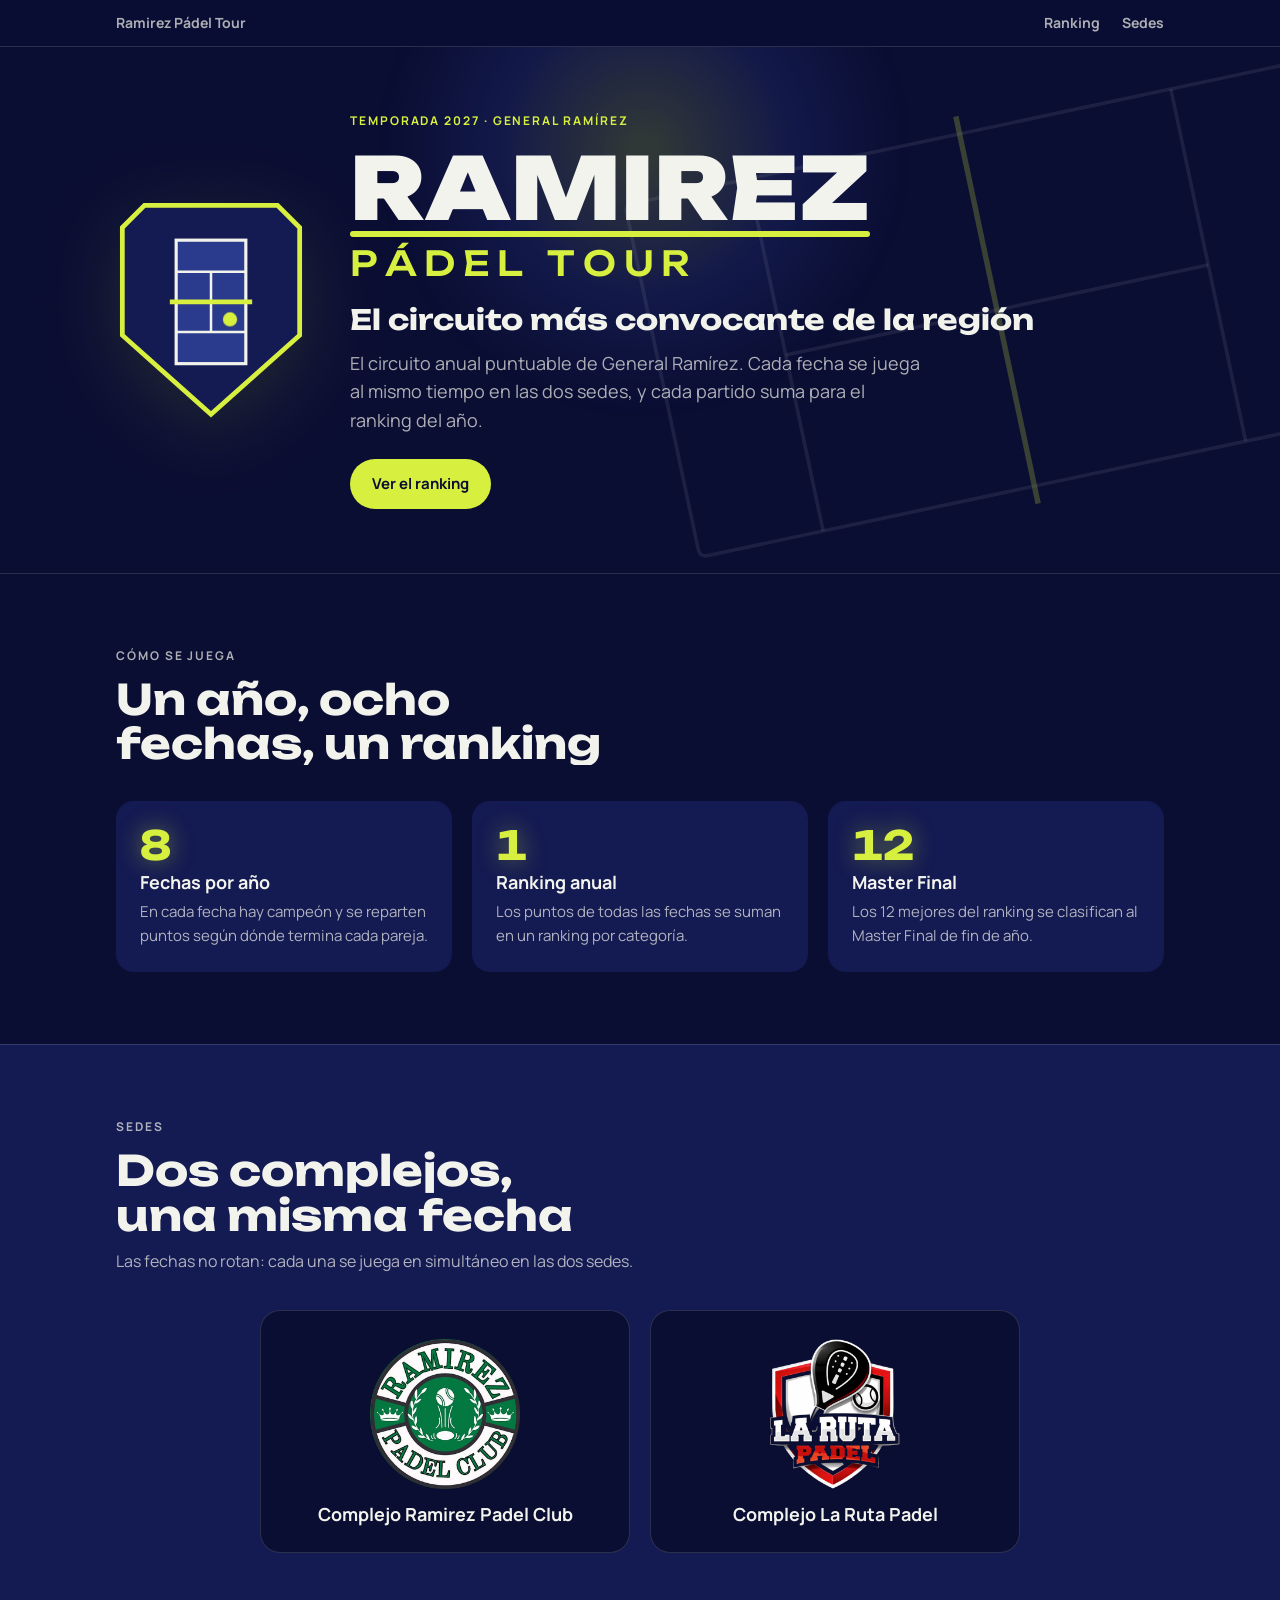
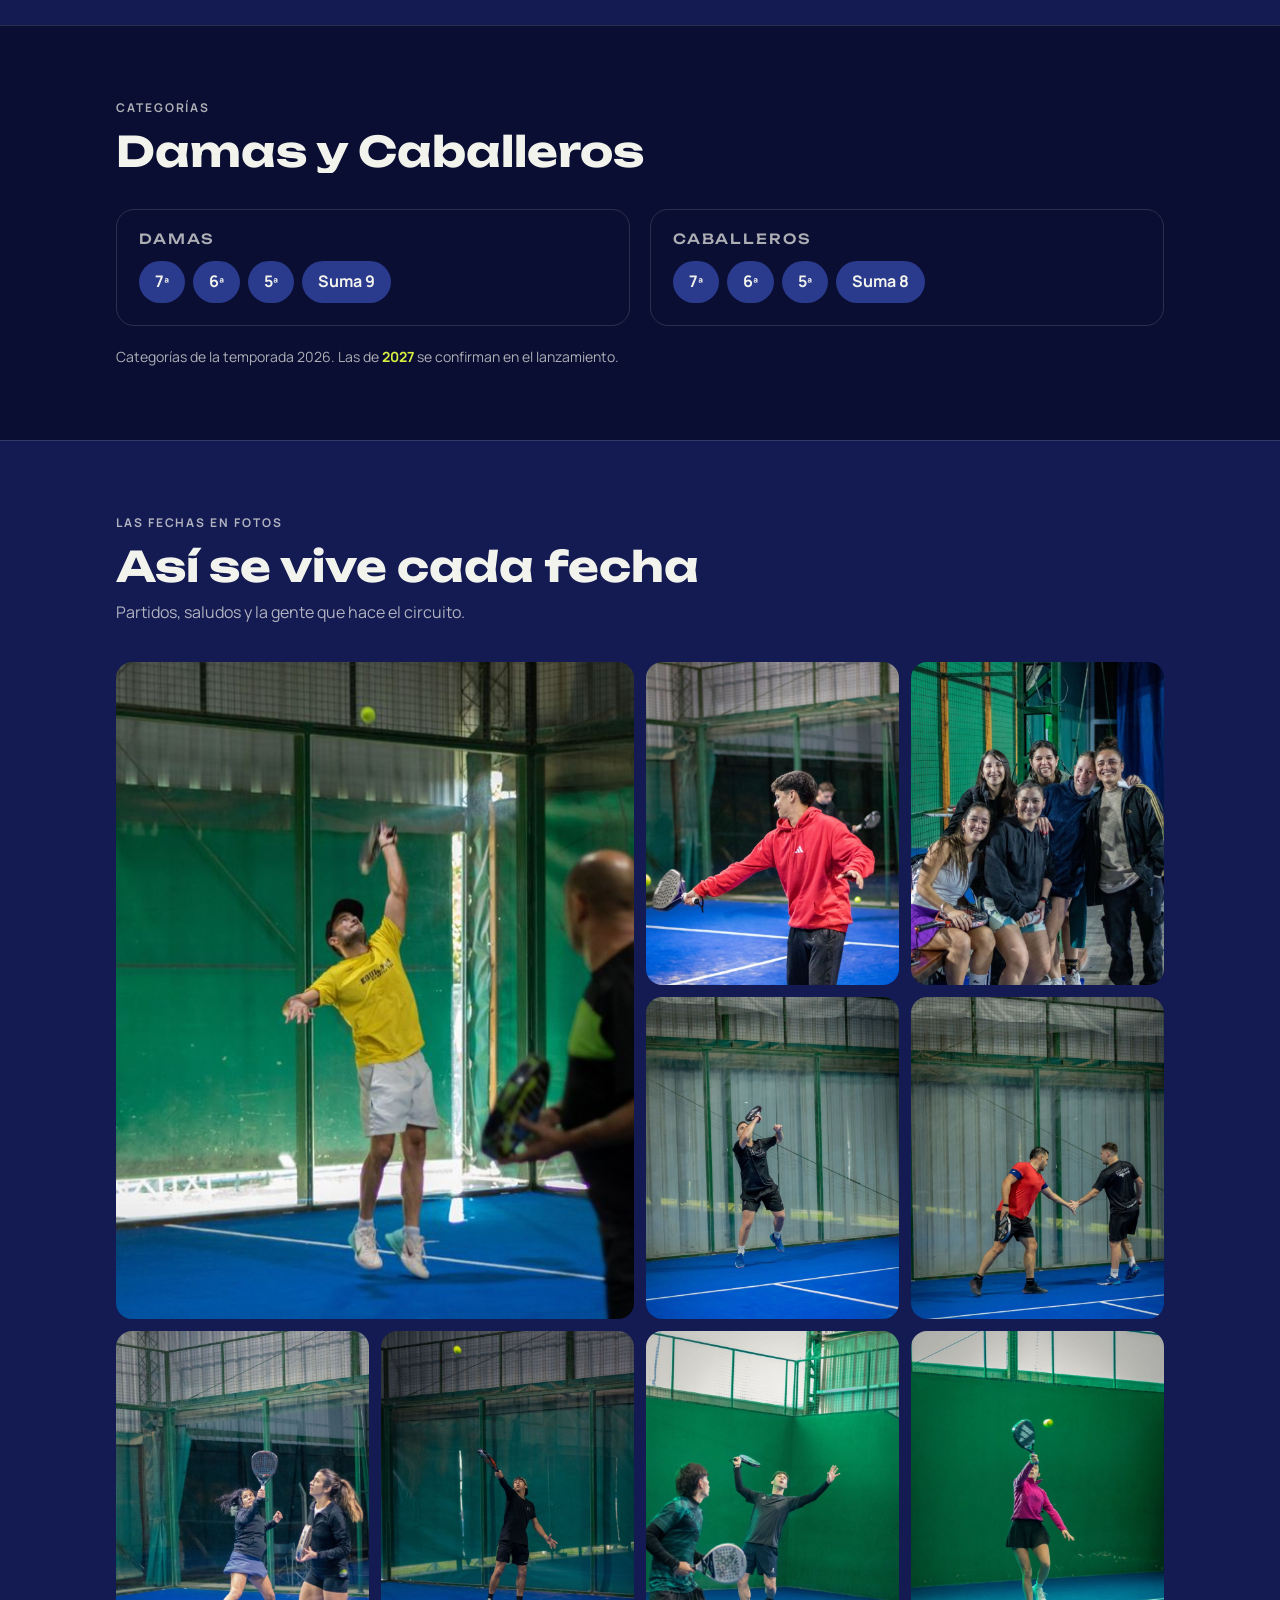
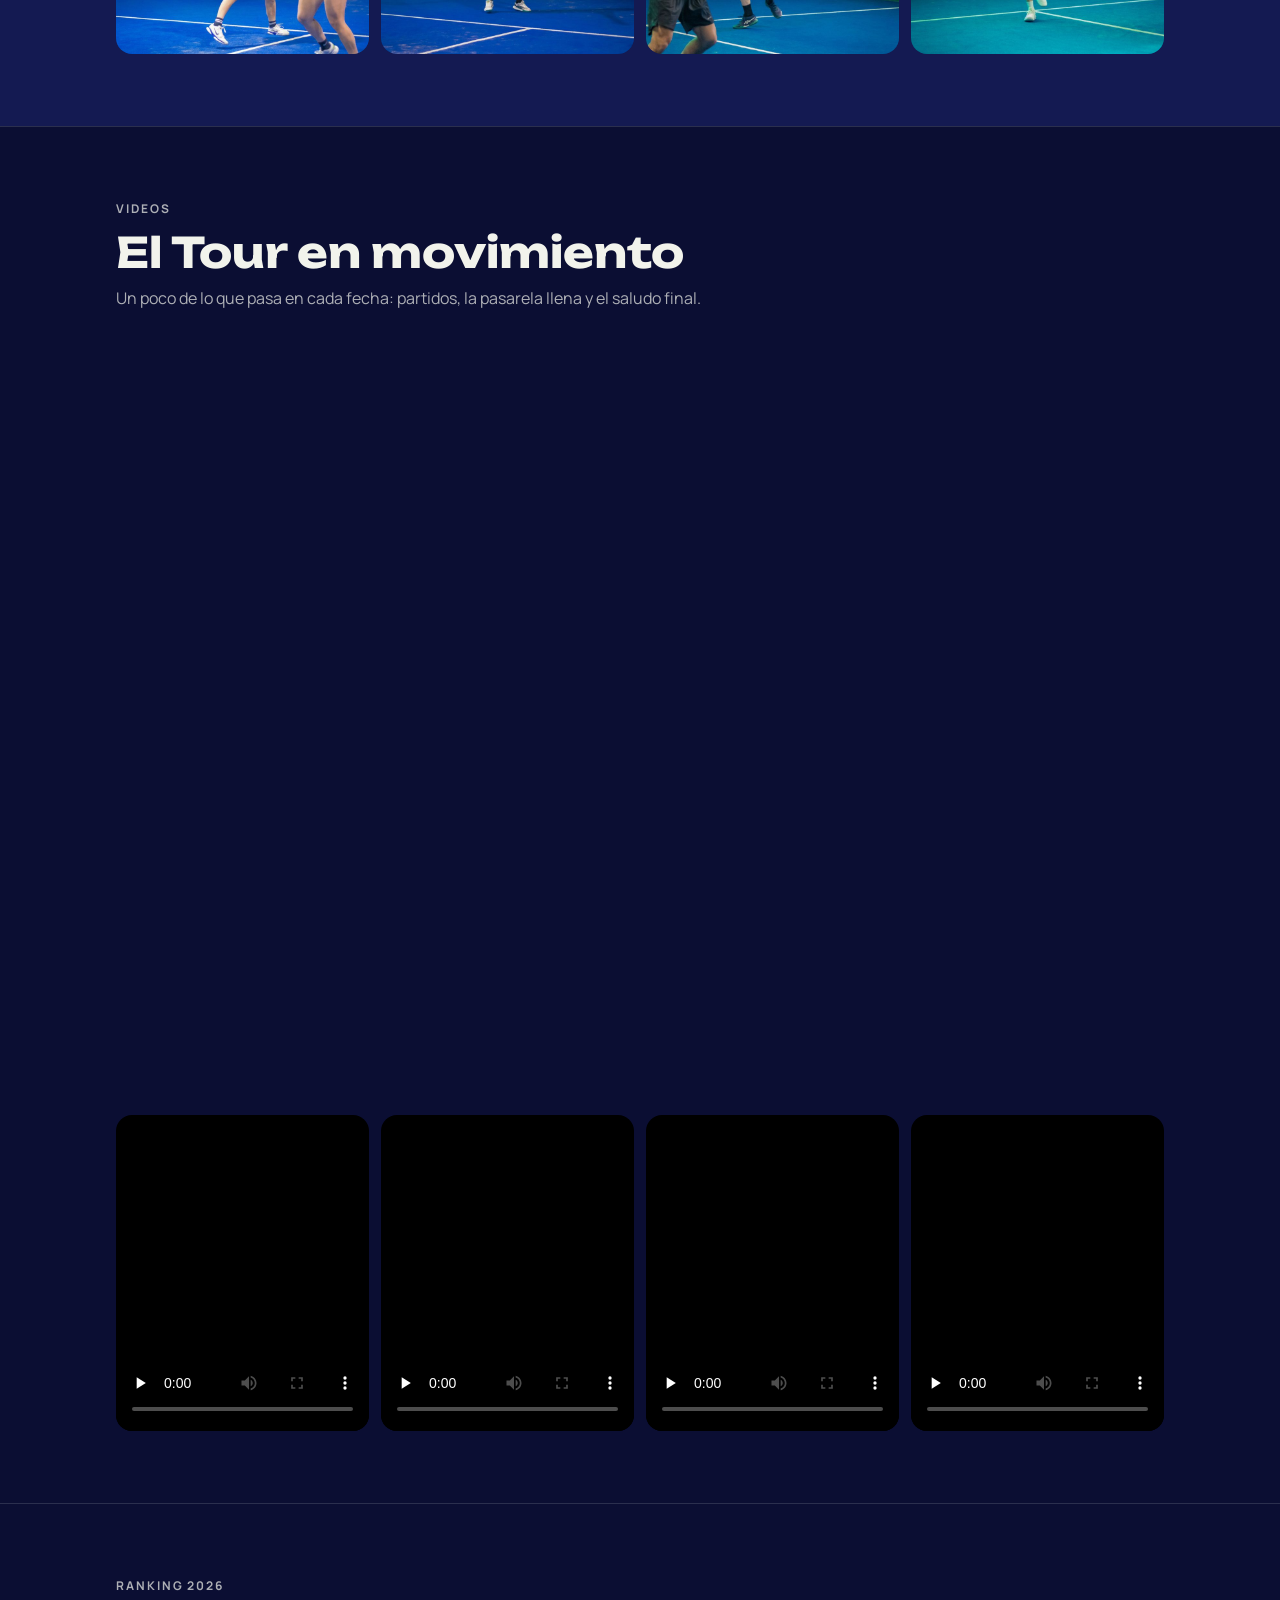
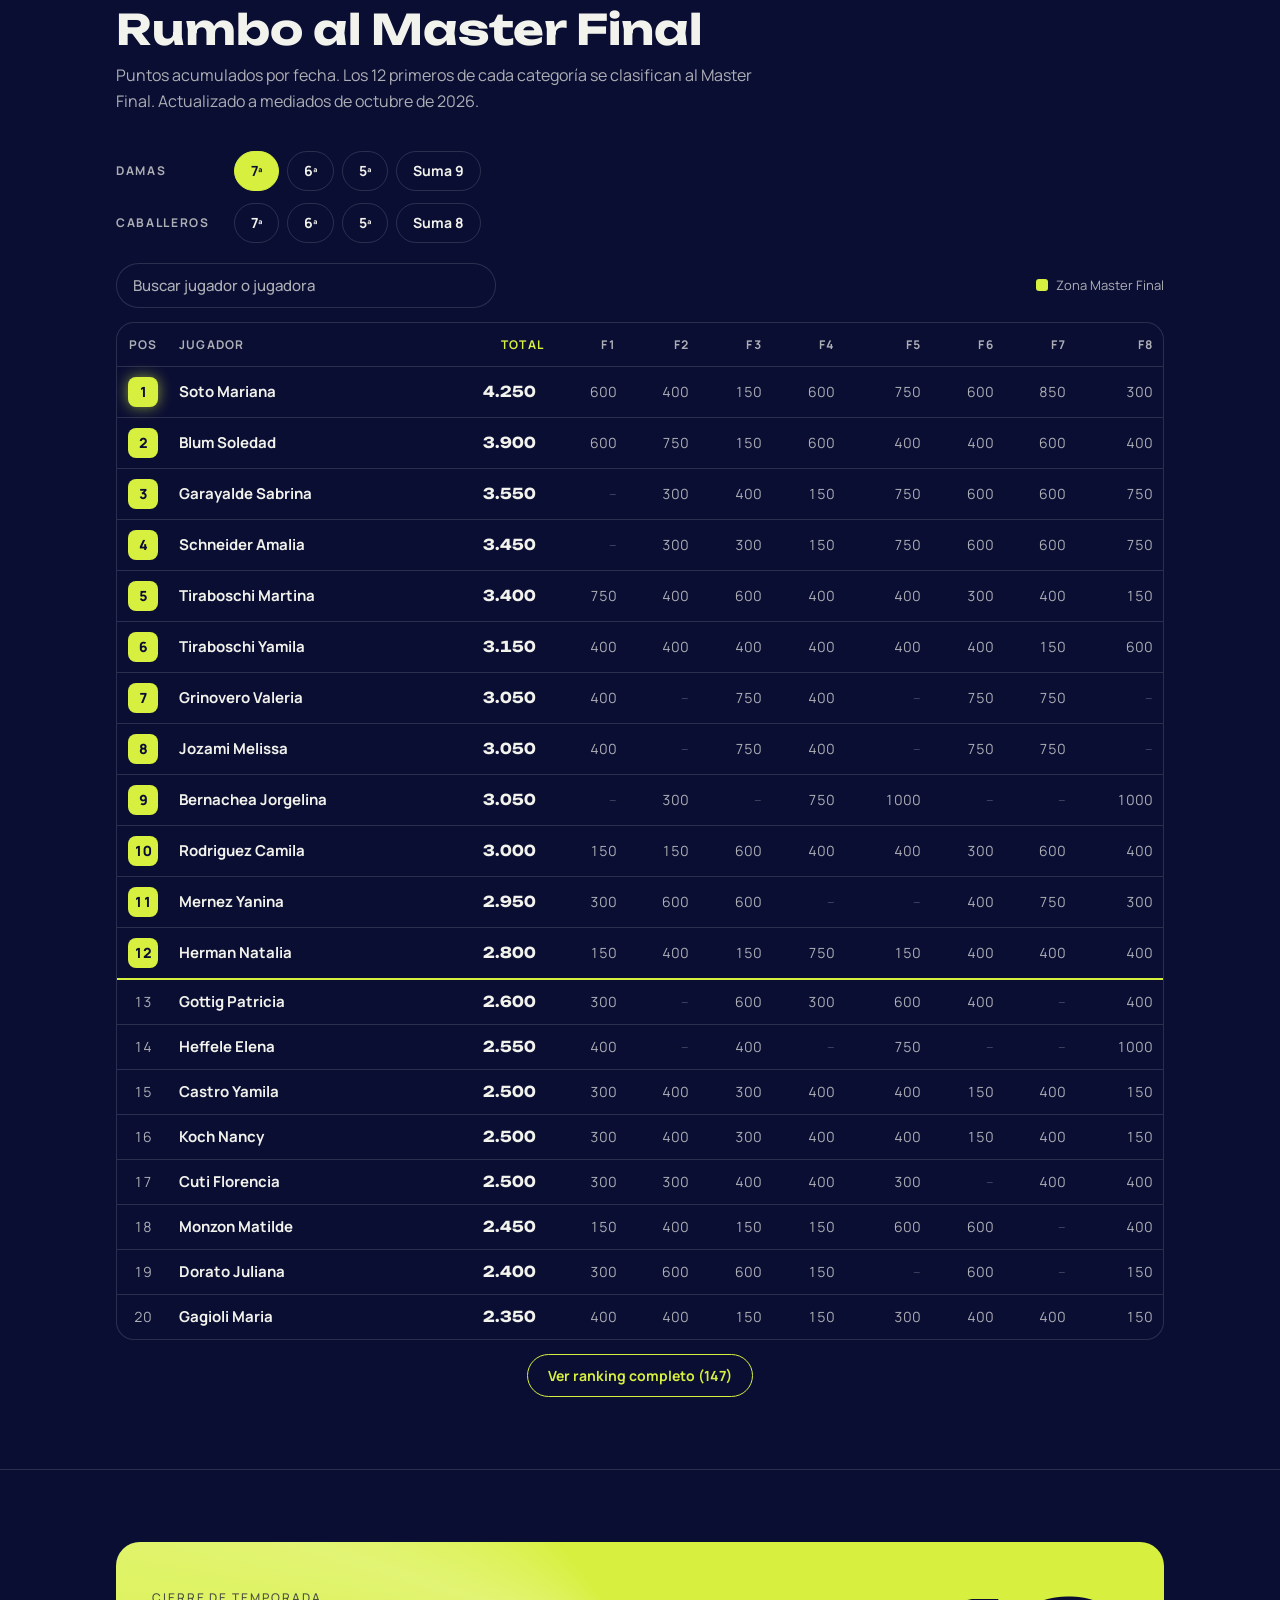
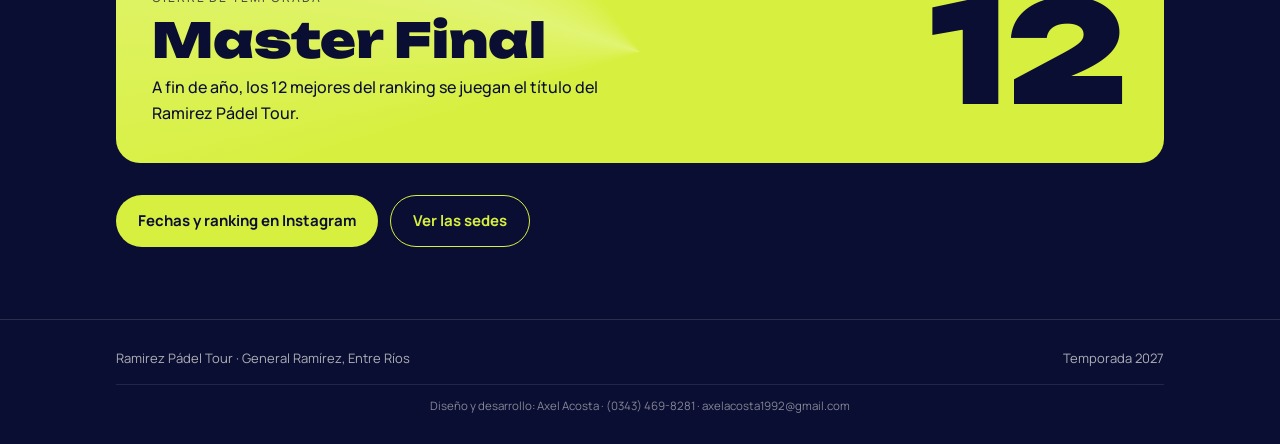
==== sitio-tour/index.html @ d5a3259f "Página del Tour aparte (sitio-tour) y Complejo sin Tour ni Racing - sitio-tour/: página del Ramirez " ====
<!doctype html>
<html lang="es">
<head>
<meta charset="utf-8">
<meta name="viewport" content="width=device-width, initial-scale=1, viewport-fit=cover">
<meta name="claude:viewport-fit-sides" content="cover">
<title>Ramirez Pádel Tour</title>
<meta name="description" content="El circuito anual de pádel de General Ramírez: ocho fechas en dos sedes, ranking por categoría y Master Final. Mirá el ranking y las fechas.">
<meta property="og:type" content="website">
<meta property="og:site_name" content="Ramirez Pádel Tour">
<meta property="og:locale" content="es_AR">
<meta property="og:url" content="https://ramirezpadeltour.pages.dev/">
<meta property="og:title" content="Ramirez Pádel Tour · Temporada 2027">
<meta property="og:description" content="El circuito anual de pádel de General Ramírez: ocho fechas en dos sedes, ranking por categoría y Master Final. Mirá el ranking y las fechas.">
<meta property="og:image" content="https://ramirezpadeltour.pages.dev/img/og-tour.jpg">
<meta property="og:image:secure_url" content="https://ramirezpadeltour.pages.dev/img/og-tour.jpg">
<meta property="og:image:type" content="image/jpeg">
<meta property="og:image:width" content="1200">
<meta property="og:image:height" content="630">
<meta property="og:image:alt" content="Escudo del Ramirez Pádel Tour con una cancha vista desde arriba">
<meta name="twitter:card" content="summary_large_image">
<link rel="canonical" href="https://ramirezpadeltour.pages.dev/">
<link rel="icon" href="/img/favicon-tour.ico?v=1" sizes="any">
<link rel="icon" type="image/png" sizes="32x32" href="/img/favicon-tour-32.png?v=1">
<link rel="icon" type="image/png" sizes="192x192" href="/img/favicon-tour-192.png?v=1">
<link rel="apple-touch-icon" href="/img/apple-touch-icon-tour.png?v=1">
<link rel="preconnect" href="https://fonts.googleapis.com">
<link rel="stylesheet" href="https://fonts.googleapis.com/css2?family=Unbounded:wght@500;700;900&family=Manrope:wght@400;500;700&display=swap">
<link rel="stylesheet" href="tour-anim.css">
<style>
/* Layout: identidad 2027 del Tour; azul noche, cancha vista desde arriba, lima como acento */
:root{
  --noche:#0B0E33; --escudo:#141A52; --cancha:#2A3A8C; --lima:#D7F03F; --hueso:#F2F3EC;
  --hueso-2:rgba(242,243,236,.7); --linea:rgba(242,243,236,.14);
  --display:"Unbounded","Arial Black",system-ui,sans-serif;
  --texto:"Manrope",system-ui,-apple-system,"Segoe UI",sans-serif;
  color-scheme:dark;
}
*{box-sizing:border-box}
html{scroll-behavior:smooth;padding-top:env(safe-area-inset-top,0px);padding-bottom:env(safe-area-inset-bottom,0px)}
body{margin:0;background:var(--noche);color:var(--hueso);font-family:var(--texto);font-size:16px;line-height:1.6}
body::before{content:"";position:fixed;inset:0 0 auto;height:env(safe-area-inset-top,0px);z-index:10;background:var(--noche)}
img{max-width:100%}
.in{max-width:1080px;margin:0 auto;padding-left:max(16px,env(safe-area-inset-left,0px));padding-right:max(16px,env(safe-area-inset-right,0px))}
h1,h2,h3{font-family:var(--display);line-height:1.05;margin:0;text-wrap:balance}
p{margin:0}
a{color:inherit}
:focus-visible{outline:2px solid var(--lima);outline-offset:3px}
.eyebrow{font-size:12px;font-weight:700;letter-spacing:.16em;text-transform:uppercase;color:var(--lima)}

nav{position:sticky;top:env(safe-area-inset-top,0px);z-index:5;background:rgba(11,14,51,.94);border-bottom:1px solid var(--linea)}
nav .in{display:flex;align-items:center;justify-content:space-between;gap:16px;padding-block:12px}
.volver{display:flex;align-items:center;gap:10px;text-decoration:none;font-size:14px;font-weight:700;color:var(--hueso-2)}
.volver img{width:32px;height:32px}
.volver:hover{color:var(--hueso)}
.marca{font-family:var(--display);font-weight:700;font-size:13px;letter-spacing:.06em}
.marca span{color:var(--lima)}

.hero .in{display:grid;grid-template-columns:auto 1fr;gap:44px;align-items:center;padding-block:64px}
.hero svg{width:190px;height:auto}
.hero h1{font-size:clamp(42px,8vw,86px);font-weight:900;margin-top:12px}
.hero h1 small{display:block;font-size:.4em;font-weight:500;letter-spacing:.22em;color:var(--lima);margin-top:12px}
.hero .lema{margin-top:22px;font-family:var(--display);font-weight:700;font-size:clamp(20px,2.6vw,28px);line-height:1.2;color:var(--hueso)}
.hero .lema + .lead{margin-top:12px}
.hero p.lead{margin-top:20px;max-width:52ch;color:var(--hueso-2);font-size:18px}
.pelota{animation:pique 2.6s ease-in-out infinite;transform-box:fill-box}
@keyframes pique{0%,100%{transform:translateY(0)}50%{transform:translateY(-14px)}}
@media (prefers-reduced-motion:reduce){.pelota{animation:none}}
@media (max-width:680px){.hero .in{grid-template-columns:1fr;padding-block:40px}.hero svg{width:120px}}

section{padding-block:72px;border-top:1px solid var(--linea)}
section.alt{background:var(--escudo)}
.cab{display:grid;gap:12px;margin-bottom:36px;max-width:640px}
.cab h2{font-size:clamp(26px,4.4vw,42px);font-weight:700}
.cab p{color:var(--hueso-2)}

.formato{display:grid;grid-template-columns:repeat(3,1fr);gap:20px}
.f{padding:24px;border-radius:18px;background:var(--escudo);display:grid;gap:8px;align-content:start;min-width:0}
.f b{font-family:var(--display);font-size:40px;color:var(--lima);line-height:1;font-variant-numeric:tabular-nums}
.f h3{font-family:var(--texto);font-size:18px}
.f p{color:var(--hueso-2);font-size:15px}
@media (max-width:760px){.formato{grid-template-columns:1fr}}

.sedes{display:grid;grid-template-columns:repeat(2,1fr);gap:20px;max-width:760px;margin-inline:auto}
.sede{background:var(--noche);border:1px solid var(--linea);border-radius:20px;padding:28px 22px;display:grid;justify-items:center;gap:16px;text-align:center;min-width:0}
.sede .logo{width:150px;height:150px;display:flex;align-items:center;justify-content:center;margin-inline:auto}
.sede .logo img{width:100%;height:100%;object-fit:contain;object-position:center}
.sede > div:last-child{width:100%}
.sede h3{font-family:var(--texto);font-size:18px;font-weight:700;text-align:center}
@media (max-width:760px){.sedes{grid-template-columns:1fr}.sede .logo{width:130px;height:130px}}
.nota{margin-top:20px;font-size:14px;color:var(--hueso-2)}
.nota b{color:var(--lima)}

.cats{display:grid;grid-template-columns:1fr 1fr;gap:20px}
.cat{border:1px solid var(--linea);border-radius:18px;padding:22px}
.cat h3{font-size:14px;letter-spacing:.14em;color:var(--hueso-2);font-weight:500;margin-bottom:14px}
.chips{display:flex;flex-wrap:wrap;gap:8px}
.chip{padding:8px 16px;border-radius:999px;background:var(--cancha);font-weight:700}
@media (max-width:520px){.cats{grid-template-columns:1fr}}

.master{display:grid;grid-template-columns:1fr auto;gap:32px;align-items:center;padding:36px;border-radius:24px;background:var(--lima);color:var(--noche)}
.master .eyebrow{color:var(--noche);opacity:.7}
.master h2{font-size:clamp(28px,5vw,48px);font-weight:900;margin-top:8px}
.master p{margin-top:10px;max-width:48ch;font-weight:500}
.master .num{font-family:var(--display);font-weight:900;font-size:clamp(70px,14vw,140px);line-height:.9}
@media (max-width:620px){.master{grid-template-columns:1fr;padding:26px}}

.btn{display:inline-flex;align-items:center;padding:13px 22px;border-radius:999px;font-weight:700;text-decoration:none;font-size:15px;background:var(--lima);color:var(--noche)}
.btn.borde{background:none;border:1.5px solid var(--lima);color:var(--lima)}
.botones{display:flex;flex-wrap:wrap;gap:12px;margin-top:32px}

.fotos-tour{display:grid;grid-template-columns:repeat(4,1fr);gap:12px}
.fotos-tour img{width:100%;aspect-ratio:3/4;object-fit:cover;border-radius:16px;display:block}
.fotos-tour img:nth-child(1){grid-column:span 2;grid-row:span 2;aspect-ratio:auto;height:100%}
@media (max-width:760px){.fotos-tour{grid-template-columns:1fr 1fr;gap:8px}}

/* Ranking */
.rk-grupos{display:grid;gap:12px;margin-bottom:20px}
.rk-fila{display:flex;flex-wrap:wrap;align-items:center;gap:8px}
.rk-fila > span{font-size:12px;font-weight:700;letter-spacing:.14em;color:var(--hueso-2);width:110px}
.rk-fila button{font:700 14px var(--texto);padding:9px 16px;border-radius:999px;border:1.5px solid var(--linea);background:none;color:var(--hueso);cursor:pointer;min-height:40px}
.rk-fila button[aria-pressed="true"]{background:var(--lima);border-color:var(--lima);color:var(--noche)}
.rk-barra{display:flex;flex-wrap:wrap;justify-content:space-between;align-items:center;gap:12px;margin-bottom:14px}
.rk-barra label{display:flex;align-items:center;gap:10px;flex:1 1 260px;max-width:380px}
.rk-barra input{flex:1;min-width:0;font:500 15px var(--texto);padding:11px 16px;border-radius:999px;border:1.5px solid var(--linea);background:var(--noche);color:var(--hueso)}
.rk-barra input::placeholder{color:var(--hueso-2)}
.rk-leyenda{font-size:13px;color:var(--hueso-2);display:flex;align-items:center;gap:8px}
.rk-leyenda i{width:12px;height:12px;border-radius:3px;background:var(--lima);display:inline-block}
.rk-caja{overflow-x:auto;border:1px solid var(--linea);border-radius:18px;background:var(--noche)}
.rk-tabla{width:100%;border-collapse:collapse;font-variant-numeric:tabular-nums;min-width:720px}
.rk-tabla th{font-size:12px;letter-spacing:.1em;color:var(--hueso-2);font-weight:700;text-align:right;padding:12px 10px;border-bottom:1px solid var(--linea);white-space:nowrap}
.rk-tabla td{padding:10px;text-align:right;border-bottom:1px solid var(--linea);font-size:14px;color:var(--hueso-2);white-space:nowrap}
.rk-tabla th:nth-child(1),.rk-tabla td:nth-child(1){text-align:center;width:52px}
.rk-tabla th:nth-child(2),.rk-tabla td:nth-child(2){text-align:left}
.rk-tabla td:nth-child(2){color:var(--hueso);font-weight:700;font-size:15px}
.rk-tabla th:nth-child(3){color:var(--lima)}
.rk-tabla td.tot{padding-right:18px;font-family:var(--display);font-weight:700;color:var(--hueso);font-size:15px}
.rk-tabla td.cero{opacity:.35}
.rk-tabla tr.mz td:nth-child(1){color:var(--noche);font-weight:900}
.rk-tabla tr.mz td:nth-child(1) span{display:inline-grid;place-items:center;width:30px;height:30px;border-radius:8px;background:var(--lima)}
.rk-tabla tr.corte td{border-bottom:2px solid var(--lima)}
.rk-tabla tr:last-child td{border-bottom:0}
.rk-tabla .catj{font-size:12px;color:var(--lima);margin-left:8px;font-weight:700}
.rk-mas{margin-top:14px;display:flex;justify-content:center}
.rk-mas button{font:700 14px var(--texto);padding:11px 20px;border-radius:999px;border:1.5px solid var(--lima);background:none;color:var(--lima);cursor:pointer}
.rk-vacio{padding:28px;text-align:center;color:var(--hueso-2)}
@media (max-width:620px){.rk-fila > span{width:100%}}

/* Videos */
.videos{display:grid;grid-template-columns:minmax(0,1.15fr) minmax(0,1fr);gap:16px;align-items:stretch}
.video-main{width:100%;aspect-ratio:4/5;border-radius:20px;background:#000;display:block;object-fit:cover}
.loops{display:grid;grid-template-columns:1fr 1fr;gap:12px}
.loops video{width:100%;height:100%;aspect-ratio:4/5;object-fit:cover;border-radius:16px;display:block;background:var(--escudo)}
@media (max-width:760px){.videos{grid-template-columns:1fr}.loops{gap:8px}}
.puntos{display:grid;grid-template-columns:repeat(4,minmax(0,1fr));gap:12px;margin-top:16px}
.puntos video{width:100%;aspect-ratio:4/5;object-fit:cover;border-radius:16px;display:block;background:#000}
.puntos-tit{margin-top:40px;font-family:var(--display);font-size:20px;font-weight:700}
@media (max-width:760px){.puntos{grid-template-columns:1fr 1fr;gap:8px}}
footer{border-top:1px solid var(--linea)}
footer .in{padding-block:28px;display:flex;flex-wrap:wrap;justify-content:space-between;gap:12px;font-size:13px;color:var(--hueso-2)}
footer .firma{flex-basis:100%;border-top:1px solid var(--linea);padding-top:12px;margin:4px 0 0;text-align:center;font-size:11.5px;opacity:.75}footer .firma a{color:inherit;text-decoration:none}footer .firma a:hover{color:var(--lima)}
</style>
</head>
<body id="top">
<nav>
  <div class="in">
    <a class="volver" href="#top">Ramirez Pádel Tour</a>
    <span style="display:flex;gap:22px"><a class="volver" href="#ranking">Ranking</a><a class="volver" href="#sedes">Sedes</a></span>
  </div>
</nav>

<header class="hero">
  <div class="in">
    <svg viewBox="0 0 120 140" role="img" aria-label="Escudo del Ramirez Pádel Tour">
      <path d="M18 4 H102 L116 18 V86 L60 136 L4 86 V18 Z" fill="#141A52" stroke="#D7F03F" stroke-width="3"/>
      <rect x="38" y="26" width="44" height="78" fill="#2A3A8C" stroke="#F2F3EC" stroke-width="2"/>
      <line x1="38" y1="46" x2="82" y2="46" stroke="#F2F3EC" stroke-width="1.6"/>
      <line x1="38" y1="84" x2="82" y2="84" stroke="#F2F3EC" stroke-width="1.6"/>
      <line x1="60" y1="46" x2="60" y2="84" stroke="#F2F3EC" stroke-width="1.6"/>
      <line x1="34" y1="65" x2="86" y2="65" stroke="#D7F03F" stroke-width="3"/>
      <circle class="pelota" cx="72" cy="76" r="4.5" fill="#D7F03F"/>
    </svg>
    <div>
      <p class="eyebrow">Temporada 2027 · General Ramírez</p>
      <h1>RAMIREZ<small>PÁDEL TOUR</small></h1>
      <p class="lema">El circuito más convocante de la región</p>
      <p class="lead">El circuito anual puntuable de General Ramírez. Cada fecha se juega al mismo tiempo en las dos sedes, y cada partido suma para el ranking del año.</p>
      <div class="botones" style="margin-top:24px"><a class="btn" href="#ranking">Ver el ranking</a></div>
    </div>
  </div>
</header>

<section>
  <div class="in">
    <div class="cab">
      <p class="eyebrow">Cómo se juega</p>
      <h2>Un año, ocho fechas, un ranking</h2>
    </div>
    <div class="formato">
      <div class="f"><b>8</b><h3>Fechas por año</h3><p>En cada fecha hay campeón y se reparten puntos según dónde termina cada pareja.</p></div>
      <div class="f"><b>1</b><h3>Ranking anual</h3><p>Los puntos de todas las fechas se suman en un ranking por categoría.</p></div>
      <div class="f"><b>12</b><h3>Master Final</h3><p>Los 12 mejores del ranking se clasifican al Master Final de fin de año.</p></div>
    </div>
  </div>
</section>

<section class="alt" id="sedes">
  <div class="in">
    <div class="cab">
      <p class="eyebrow">Sedes</p>
      <h2>Dos complejos, una misma fecha</h2>
      <p>Las fechas no rotan: cada una se juega en simultáneo en las dos sedes.</p>
    </div>
    <div class="sedes">
      <div class="sede"><a class="logo" href="https://www.instagram.com/complejo_ramirezpadelclub/" target="_blank" rel="noopener" aria-label="Instagram del Complejo Ramirez Padel Club"><img src="img/logo-complejo.png" alt="Logo Complejo Ramirez Padel Club" width="150" height="150"></a><div><h3>Complejo Ramirez Padel Club</h3></div></div>
      <div class="sede"><a class="logo" href="https://www.instagram.com/larutapadel_/" target="_blank" rel="noopener" aria-label="Instagram de Complejo La Ruta Padel"><img src="img/logo-laruta.png" alt="Logo La Ruta Padel" width="150" height="150"></a><div><h3>Complejo La Ruta Padel</h3></div></div>
    </div>
  </div>
</section>

<section>
  <div class="in">
    <div class="cab">
      <p class="eyebrow">Categorías</p>
      <h2>Damas y Caballeros</h2>
    </div>
    <div class="cats">
      <div class="cat"><h3>DAMAS</h3><div class="chips"><span class="chip">7ª</span><span class="chip">6ª</span><span class="chip">5ª</span><span class="chip">Suma 9</span></div></div>
      <div class="cat"><h3>CABALLEROS</h3><div class="chips"><span class="chip">7ª</span><span class="chip">6ª</span><span class="chip">5ª</span><span class="chip">Suma 8</span></div></div>
    </div>
    <p class="nota">Categorías de la temporada 2026. Las de <b>2027</b> se confirman en el lanzamiento.</p>
  </div>
</section>

<section class="alt">
  <div class="in">
    <div class="cab">
      <p class="eyebrow">Las fechas en fotos</p>
      <h2>Así se vive cada fecha</h2>
      <p>Partidos, saludos y la gente que hace el circuito.</p>
    </div>
    <div class="fotos-tour"><img src="fotos/juego/juego-saque-3.jpg" alt="Saque en una fecha del Tour" loading="lazy"><img src="fotos/juego/juego-defensa.jpg" alt="Jugador defendiendo" loading="lazy"><img src="fotos/juego/gente-grupo.jpg" alt="Jugadoras del Tour" loading="lazy"><img src="fotos/juego/juego-smash.jpg" alt="Smash" loading="lazy"><img src="fotos/juego/gente-saludo.jpg" alt="Saludo al final del partido" loading="lazy"><img src="fotos/juego/juego-red-damas.jpg" alt="Dos jugadoras en la red" loading="lazy"><img src="fotos/juego/juego-saque-2.jpg" alt="Saque con la pelota arriba" loading="lazy"><img src="fotos/juego/cancha-pared-verde.jpg" alt="Partido frente a la pared verde" loading="lazy"><img src="fotos/juego/juego-globo.jpg" alt="Jugadora pegando un globo" loading="lazy"></div>
  </div>
</section>

<section>
  <div class="in">
    <div class="cab">
      <p class="eyebrow">Videos</p>
      <h2>El Tour en movimiento</h2>
      <p>Un poco de lo que pasa en cada fecha: partidos, la pasarela llena y el saludo final.</p>
    </div>
    <div class="videos">
      <video class="video-main" src="videos/tour-en-movimiento.mp4" poster="videos/tour-poster.jpg" controls playsinline preload="metadata" muted aria-label="Resumen en video del Ramirez Pádel Tour"></video>
      <div class="loops">
        <video src="videos/loop-IMG_6004.mp4" autoplay muted loop playsinline preload="metadata" aria-label="Jugadores saludándose en la red"></video>
        <video src="videos/loop-IMG_6002.mp4" autoplay muted loop playsinline preload="metadata" aria-label="Jugadora devolviendo la pelota"></video>
        <video src="videos/loop-IMG_6561.mp4" autoplay muted loop playsinline preload="metadata" aria-label="Público en la pasarela mirando un partido"></video>
        <video src="videos/loop-IMG_0332.mp4" autoplay muted loop playsinline preload="metadata" aria-label="Partido en la cancha de blindex"></video>
      </div>
    </div>
    <h3 class="puntos-tit">Puntos de la fecha</h3>
    <div class="puntos">
      <video src="videos/punto-1356.mp4" poster="videos/punto-1356.jpg" controls playsinline preload="none" aria-label="Peloteo con la pasarela llena"></video>
      <video src="videos/punto-1365.mp4" poster="videos/punto-1365.jpg" controls playsinline preload="none" aria-label="Punto en la cancha con público"></video>
      <video src="videos/punto-1466.mp4" poster="videos/punto-1466.jpg" controls playsinline preload="none" aria-label="Derecha frente a la pared verde"></video>
      <video src="videos/punto-1466a.mp4" poster="videos/punto-1466a.jpg" controls playsinline preload="none" aria-label="Partido en la cancha de blindex"></video>
    </div>
  </div>
</section>

<section id="ranking">
  <div class="in">
    <div class="cab">
      <p class="eyebrow">Ranking 2026</p>
      <h2>Rumbo al Master Final</h2>
      <p>Puntos acumulados por fecha. Los 12 primeros de cada categoría se clasifican al Master Final. Actualizado a mediados de octubre de 2026.</p>
    </div>
    <div class="rk-grupos" role="group" aria-label="Categoría">
      <div class="rk-fila" id="rk-damas"><span>DAMAS</span></div>
      <div class="rk-fila" id="rk-caballeros"><span>CABALLEROS</span></div>
    </div>
    <div class="rk-barra">
      <label><span class="visually-hidden" style="position:absolute;width:1px;height:1px;overflow:hidden;clip:rect(0 0 0 0)">Buscar jugador</span><input id="rk-buscar" type="search" placeholder="Buscar jugador o jugadora" autocomplete="off"></label>
      <span class="rk-leyenda"><i></i>Zona Master Final</span>
    </div>
    <div class="rk-caja"><table class="rk-tabla"><thead id="rk-cab"></thead><tbody id="rk-cuerpo"></tbody></table></div>
    <div class="rk-mas"><button type="button" id="rk-mas">Ver ranking completo</button></div>
  </div>
</section>

<section>
  <div class="in">
    <div class="master">
      <div>
        <p class="eyebrow">Cierre de temporada</p>
        <h2>Master Final</h2>
        <p>A fin de año, los 12 mejores del ranking se juegan el título del Ramirez Pádel Tour.</p>
      </div>
      <span class="num">12</span>
    </div>
    <div class="botones">
      <a class="btn" href="https://www.instagram.com/complejo_ramirezpadelclub/" target="_blank" rel="noopener">Fechas y ranking en Instagram</a>
      <a class="btn borde" href="#sedes">Ver las sedes</a>
    </div>
  </div>
</section>

<footer>
  <div class="in">
    <span>Ramirez Pádel Tour · General Ramírez, Entre Ríos</span>
    <span>Temporada 2027</span>
    <p class="firma">Diseño y desarrollo: Axel Acosta · <a href="https://wa.me/5493434698281" target="_blank" rel="noopener">(0343) 469-8281</a> · <a href="mailto:axelacosta1992@gmail.com">axelacosta1992@gmail.com</a></p>
  </div>
</footer>
<script>try{if(matchMedia('(prefers-reduced-motion: reduce)').matches)document.querySelectorAll('.loops video').forEach(function(v){v.removeAttribute('autoplay');v.pause();v.controls=true})}catch(e){}</script>
<script type="application/json" id="rk-data">[{"g":"Damas","cat":"7ª","fechas":8,"suma":false,"j":[{"p":1,"n":"Soto Mariana","c":null,"t":4250,"f":[600,400,150,600,750,600,850,300]},{"p":2,"n":"Blum Soledad","c":null,"t":3900,"f":[600,750,150,600,400,400,600,400]},{"p":3,"n":"Garayalde Sabrina","c":null,"t":3550,"f":[0,300,400,150,750,600,600,750]},{"p":4,"n":"Schneider Amalia","c":null,"t":3450,"f":[0,300,300,150,750,600,600,750]},{"p":5,"n":"Tiraboschi Martina","c":null,"t":3400,"f":[750,400,600,400,400,300,400,150]},{"p":6,"n":"Tiraboschi Yamila","c":null,"t":3150,"f":[400,400,400,400,400,400,150,600]},{"p":7,"n":"Grinovero Valeria","c":null,"t":3050,"f":[400,0,750,400,0,750,750,0]},{"p":8,"n":"Jozami Melissa","c":null,"t":3050,"f":[400,0,750,400,0,750,750,0]},{"p":9,"n":"Bernachea Jorgelina","c":null,"t":3050,"f":[0,300,0,750,1000,0,0,1000]},{"p":10,"n":"Rodriguez Camila","c":null,"t":3000,"f":[150,150,600,400,400,300,600,400]},{"p":11,"n":"Mernez Yanina","c":null,"t":2950,"f":[300,600,600,0,0,400,750,300]},{"p":12,"n":"Herman Natalia","c":null,"t":2800,"f":[150,400,150,750,150,400,400,400]},{"p":13,"n":"Gottig Patricia","c":null,"t":2600,"f":[300,0,600,300,600,400,0,400]},{"p":14,"n":"Heffele Elena","c":null,"t":2550,"f":[400,0,400,0,750,0,0,1000]},{"p":15,"n":"Castro Yamila","c":null,"t":2500,"f":[300,400,300,400,400,150,400,150]},{"p":16,"n":"Koch Nancy","c":null,"t":2500,"f":[300,400,300,400,400,150,400,150]},{"p":17,"n":"Cuti Florencia","c":null,"t":2500,"f":[300,300,400,400,300,0,400,400]},{"p":18,"n":"Monzon Matilde","c":null,"t":2450,"f":[150,400,150,150,600,600,0,400]},{"p":19,"n":"Dorato Juliana","c":null,"t":2400,"f":[300,600,600,150,0,600,0,150]},{"p":20,"n":"Gagioli Maria","c":null,"t":2350,"f":[400,400,150,150,300,400,400,150]},{"p":21,"n":"Muller Micaela","c":null,"t":2300,"f":[300,400,0,300,150,750,0,400]},{"p":22,"n":"Gallegos Melanie","c":null,"t":2300,"f":[0,0,400,300,600,0,600,400]},{"p":23,"n":"Horst Karen","c":null,"t":2200,"f":[300,150,0,150,400,600,0,600]},{"p":24,"n":"Chort Camila","c":null,"t":2000,"f":[0,0,400,400,400,400,400,0]},{"p":25,"n":"Bast Mariana","c":null,"t":2000,"f":[0,0,400,150,0,600,850,0]},{"p":26,"n":"Ehrlich Cintia","c":null,"t":2000,"f":[0,0,0,400,400,600,0,600]},{"p":27,"n":"Michelli Abril","c":null,"t":1900,"f":[0,0,400,400,300,400,400,0]},{"p":28,"n":"Webber Tamara","c":null,"t":1900,"f":[150,0,400,600,150,300,0,300]},{"p":29,"n":"Aranda Florencia","c":null,"t":1800,"f":[0,150,0,0,850,400,400,0]},{"p":30,"n":"Morales Lilian","c":null,"t":1700,"f":[400,0,0,750,150,400,0,0]},{"p":31,"n":"Langoni Veronica","c":null,"t":1650,"f":[300,150,400,400,400,0,0,0]},{"p":32,"n":"Heinze Karen","c":null,"t":1600,"f":[0,0,150,600,0,850,0,0]},{"p":33,"n":"Lorenzatto Daniela","c":null,"t":1550,"f":[0,0,0,300,300,400,400,150]},{"p":34,"n":"Vittor Luisina","c":null,"t":1450,"f":[0,0,0,600,0,850,0,0]},{"p":35,"n":"Loscerbo Maite","c":null,"t":1400,"f":[150,400,300,150,400,0,0,0]},{"p":36,"n":"Morales Pilar","c":null,"t":1350,"f":[0,0,0,0,600,750,0,0]},{"p":37,"n":"Jacob Julieta","c":null,"t":1200,"f":[0,0,0,0,400,400,400,0]},{"p":38,"n":"Seimandi Araceli","c":null,"t":1200,"f":[0,400,0,400,0,0,0,400]},{"p":39,"n":"Herbel Victoria","c":null,"t":1150,"f":[300,0,0,300,150,0,0,400]},{"p":40,"n":"Caminos Soledad","c":null,"t":1100,"f":[0,0,150,0,150,400,0,400]},{"p":41,"n":"Faure Melanie","c":null,"t":1050,"f":[0,0,0,0,300,150,600,0]},{"p":42,"n":"Robles Josefina","c":null,"t":1000,"f":[0,0,400,0,600,0,0,0]},{"p":43,"n":"Unrein Nadia","c":null,"t":1000,"f":[0,0,0,0,0,1000,0,0]},{"p":44,"n":"Franck Nadia","c":null,"t":1000,"f":[0,0,0,0,0,1000,0,0]},{"p":45,"n":"Almeida Emiliana","c":null,"t":1000,"f":[0,0,0,0,0,0,1000,0]},{"p":46,"n":"Tabachi Luciana","c":null,"t":1000,"f":[0,0,0,0,0,0,1000,0]},{"p":47,"n":"Muller Camila","c":null,"t":1000,"f":[150,0,0,0,150,150,400,150]},{"p":48,"n":"Alfaro Magdalena","c":null,"t":900,"f":[300,300,0,0,300,0,0,0]},{"p":49,"n":"Taborda Evangelina","c":null,"t":900,"f":[0,0,0,600,300,0,0,0]},{"p":50,"n":"Menguez Angela","c":null,"t":900,"f":[300,150,150,150,0,150,0,0]},{"p":51,"n":"Viola Analia","c":null,"t":900,"f":[0,0,0,600,0,300,0,0]},{"p":52,"n":"Giorgini Marisa","c":null,"t":900,"f":[150,300,0,150,0,150,150,0]},{"p":53,"n":"Sosa Itati","c":null,"t":850,"f":[0,0,0,400,300,0,150,0]},{"p":54,"n":"Hereñu Silvina","c":null,"t":850,"f":[0,0,0,0,0,0,0,850]},{"p":55,"n":"Barzola Karen","c":null,"t":850,"f":[0,0,0,0,0,0,0,850]},{"p":56,"n":"Pintos Vanina","c":null,"t":800,"f":[0,0,0,0,0,0,400,400]},{"p":57,"n":"Zapata Natalia","c":null,"t":750,"f":[0,150,0,0,0,0,600,0]},{"p":58,"n":"Gallo Agostina","c":null,"t":750,"f":[0,0,0,0,0,0,750,0]},{"p":59,"n":"Gareis Maia","c":null,"t":750,"f":[0,0,0,0,0,0,0,750]},{"p":60,"n":"Firpo Sol","c":null,"t":750,"f":[0,0,0,0,0,0,0,750]},{"p":61,"n":"Erhardt Flavia","c":null,"t":700,"f":[300,0,0,0,400,0,0,0]},{"p":62,"n":"Mezler Virginia","c":null,"t":700,"f":[0,0,0,300,0,400,0,0]},{"p":63,"n":"Dalinger Evangelina","c":null,"t":700,"f":[150,0,0,0,0,0,400,150]},{"p":64,"n":"Gaioli Clara","c":null,"t":700,"f":[0,0,0,0,0,400,0,300]},{"p":65,"n":"Sinner Antonella","c":null,"t":700,"f":[0,0,0,0,0,150,150,400]},{"p":66,"n":"Corvoiser Ana","c":null,"t":600,"f":[600,0,0,0,0,0,0,0]},{"p":67,"n":"Ayala Andrea","c":null,"t":600,"f":[0,600,0,0,0,0,0,0]},{"p":68,"n":"Vetancour Juliana","c":null,"t":600,"f":[0,600,0,0,0,0,0,0]},{"p":69,"n":"Landra Gimena","c":null,"t":600,"f":[0,0,0,600,0,0,0,0]},{"p":70,"n":"Manzano Agostina","c":null,"t":600,"f":[150,0,150,0,300,0,0,0]},{"p":71,"n":"Rebelen Morena","c":null,"t":600,"f":[0,0,0,0,600,0,0,0]},{"p":72,"n":"Sanchez Vanesa","c":null,"t":600,"f":[150,150,0,0,150,150,0,0]},{"p":73,"n":"Trossero Ana","c":null,"t":600,"f":[150,150,0,0,150,0,150,0]},{"p":74,"n":"Eberle Daiana","c":null,"t":600,"f":[0,0,0,0,300,150,150,0]},{"p":75,"n":"Cordoba Carolina","c":null,"t":600,"f":[150,0,0,150,0,150,0,150]},{"p":76,"n":"Rode Fernanda","c":null,"t":600,"f":[0,150,0,0,0,150,150,150]},{"p":77,"n":"Bulacio Gabriela","c":null,"t":600,"f":[0,0,0,150,0,150,150,150]},{"p":78,"n":"Tiraboschi Melisa","c":null,"t":600,"f":[0,0,0,0,0,0,0,600]},{"p":79,"n":"Schimpf Monica","c":null,"t":600,"f":[0,0,0,0,0,0,0,600]},{"p":80,"n":"Nasca Camila","c":null,"t":600,"f":[0,0,0,0,0,0,0,600]},{"p":81,"n":"Leineker Aranzazu","c":null,"t":600,"f":[0,0,0,0,0,0,0,600]},{"p":82,"n":"Espinosa Belen","c":null,"t":600,"f":[0,0,0,0,0,0,0,600]},{"p":83,"n":"Cardenal Celeste","c":null,"t":550,"f":[150,400,0,0,0,0,0,0]},{"p":84,"n":"Castañeda Claudia","c":null,"t":550,"f":[400,0,150,0,0,0,0,0]},{"p":85,"n":"Borgetto Celeste","c":null,"t":550,"f":[400,0,0,150,0,0,0,0]},{"p":86,"n":"Schmit Solange","c":null,"t":550,"f":[0,0,400,150,0,0,0,0]},{"p":87,"n":"Blum Micaela","c":null,"t":550,"f":[150,0,0,0,400,0,0,0]},{"p":88,"n":"Martinez Jeniffer","c":null,"t":550,"f":[0,0,400,0,0,0,0,150]},{"p":89,"n":"Jotensky Daniela","c":null,"t":550,"f":[0,0,0,0,0,0,150,400]},{"p":90,"n":"Alvarez Janet","c":null,"t":550,"f":[0,0,0,0,0,0,150,400]},{"p":91,"n":"Lamanna Lucia","c":null,"t":450,"f":[150,300,0,0,0,0,0,0]},{"p":92,"n":"Bierig Giuliana","c":null,"t":450,"f":[150,150,0,150,0,0,0,0]},{"p":93,"n":"Sandillu Lorena","c":null,"t":450,"f":[0,0,0,150,150,150,0,0]},{"p":94,"n":"Deppen Sol","c":null,"t":450,"f":[300,0,0,0,0,0,150,0]},{"p":95,"n":"Almeida Romina","c":null,"t":450,"f":[0,0,150,0,150,0,0,150]},{"p":96,"n":"Trossero Lourdes","c":null,"t":400,"f":[400,0,0,0,0,0,0,0]},{"p":97,"n":"Riffel Veronica","c":null,"t":400,"f":[400,0,0,0,0,0,0,0]},{"p":98,"n":"Heffel Mariela","c":null,"t":400,"f":[400,0,0,0,0,0,0,0]},{"p":99,"n":"Alarcon Belen","c":null,"t":400,"f":[0,0,400,0,0,0,0,0]},{"p":100,"n":"Godoy Barbara","c":null,"t":400,"f":[0,0,0,0,0,400,0,0]},{"p":101,"n":"Barreto Daniela","c":null,"t":400,"f":[0,0,0,0,0,0,0,400]},{"p":102,"n":"Carrales Carolina","c":null,"t":300,"f":[300,0,0,0,0,0,0,0]},{"p":103,"n":"Pizetta Patricia","c":null,"t":300,"f":[300,0,0,0,0,0,0,0]},{"p":104,"n":"Garcia Eliana","c":null,"t":300,"f":[300,0,0,0,0,0,0,0]},{"p":105,"n":"Acevedo Morena","c":null,"t":300,"f":[300,0,0,0,0,0,0,0]},{"p":106,"n":"Urig Cecilia","c":null,"t":300,"f":[150,150,0,0,0,0,0,0]},{"p":107,"n":"Brauer Milagros","c":null,"t":300,"f":[150,150,0,0,0,0,0,0]},{"p":108,"n":"Alegre Andrea","c":null,"t":300,"f":[0,300,0,0,0,0,0,0]},{"p":109,"n":"Riffel Tamara","c":null,"t":300,"f":[0,150,150,0,0,0,0,0]},{"p":110,"n":"Ruff Anahi","c":null,"t":300,"f":[150,0,0,0,150,0,0,0]},{"p":111,"n":"Dominguez Georgina","c":null,"t":300,"f":[0,0,0,150,150,0,0,0]},{"p":112,"n":"Serrano Milagros","c":null,"t":300,"f":[0,0,0,0,300,0,0,0]},{"p":113,"n":"Stieben Valeria","c":null,"t":300,"f":[0,0,0,0,300,0,0,0]},{"p":114,"n":"Caballero Valeria","c":null,"t":300,"f":[0,0,0,0,150,150,0,0]},{"p":115,"n":"Zeballos Mailen","c":null,"t":300,"f":[0,0,0,0,150,0,150,0]},{"p":116,"n":"Retamar Bernardita","c":null,"t":300,"f":[150,0,0,0,0,0,0,150]},{"p":117,"n":"Ascua Nerina","c":null,"t":300,"f":[0,0,0,0,150,0,0,150]},{"p":118,"n":"Webber Stefania","c":null,"t":150,"f":[0,150,0,0,0,0,0,0]},{"p":119,"n":"Hernandez Abril","c":null,"t":150,"f":[150,0,0,0,0,0,0,0]},{"p":120,"n":"Banchero Patricia","c":null,"t":150,"f":[150,0,0,0,0,0,0,0]},{"p":121,"n":"Bejaran Macarena","c":null,"t":150,"f":[150,0,0,0,0,0,0,0]},{"p":122,"n":"Marzo Eliana","c":null,"t":150,"f":[150,0,0,0,0,0,0,0]},{"p":123,"n":"Vivas Camila","c":null,"t":150,"f":[150,0,0,0,0,0,0,0]},{"p":124,"n":"Cardenal Macarena","c":null,"t":150,"f":[150,0,0,0,0,0,0,0]},{"p":125,"n":"Facciano Carina","c":null,"t":150,"f":[150,0,0,0,0,0,0,0]},{"p":126,"n":"Farias Daiana","c":null,"t":150,"f":[150,0,0,0,0,0,0,0]},{"p":127,"n":"Gonzalez Vanina","c":null,"t":150,"f":[0,150,0,0,0,0,0,0]},{"p":128,"n":"Barbieri Eliana","c":null,"t":150,"f":[0,150,0,0,0,0,0,0]},{"p":129,"n":"Schreiner Jorgelina","c":null,"t":150,"f":[0,150,0,0,0,0,0,0]},{"p":130,"n":"Abel Dalia","c":null,"t":150,"f":[0,150,0,0,0,0,0,0]},{"p":131,"n":"Ross Maria Paz","c":null,"t":150,"f":[0,150,0,0,0,0,0,0]},{"p":132,"n":"Reichel Manuela","c":null,"t":150,"f":[0,150,0,0,0,0,0,0]},{"p":133,"n":"Stodola Victoria","c":null,"t":150,"f":[0,0,150,0,0,0,0,0]},{"p":134,"n":"Schaffer Lara","c":null,"t":150,"f":[0,0,150,0,0,0,0,0]},{"p":135,"n":"Meier Marcia","c":null,"t":150,"f":[0,0,150,0,0,0,0,0]},{"p":136,"n":"Battauz Magali","c":null,"t":150,"f":[0,0,0,150,0,0,0,0]},{"p":137,"n":"Retamal Alicia","c":null,"t":150,"f":[0,0,0,150,0,0,0,0]},{"p":138,"n":"Dure Soledad","c":null,"t":150,"f":[0,0,0,0,150,0,0,0]},{"p":139,"n":"Tabares Yanina","c":null,"t":150,"f":[0,0,0,0,150,0,0,0]},{"p":140,"n":"Algarañaz Emilce","c":null,"t":150,"f":[0,0,0,0,150,0,0,0]},{"p":141,"n":"Rau Patricia","c":null,"t":150,"f":[0,0,0,0,150,0,0,0]},{"p":142,"n":"Clementin Valeria","c":null,"t":150,"f":[0,0,0,0,0,150,0,0]},{"p":143,"n":"Flores Melina","c":null,"t":150,"f":[0,0,0,0,0,150,0,0]},{"p":144,"n":"Foos Carla","c":null,"t":150,"f":[0,0,0,0,0,0,150,0]},{"p":145,"n":"Trivelli Andrea","c":null,"t":150,"f":[0,0,0,0,0,0,0,150]},{"p":146,"n":"Otero Yanina","c":null,"t":150,"f":[0,0,0,0,0,0,0,150]},{"p":147,"n":"Demarziani Emilia","c":null,"t":150,"f":[0,0,0,0,0,0,0,150]}]},{"g":"Damas","cat":"6ª","fechas":7,"suma":false,"j":[{"p":1,"n":"Albornoz Daniela","c":null,"t":5350,"f":[1000,400,600,600,750,1000,1000,null]},{"p":2,"n":"Sterzer Ivana","c":null,"t":4450,"f":[300,850,400,750,750,1000,400,null]},{"p":3,"n":"Roldan Lucia","c":null,"t":3950,"f":[0,750,750,850,850,0,750,null]},{"p":5,"n":"Alzugaray Jacqueline","c":null,"t":3450,"f":[400,600,400,400,400,850,400,null]},{"p":7,"n":"Aguilar Vanesa","c":null,"t":3400,"f":[400,400,400,400,600,600,600,null]},{"p":6,"n":"Sigvardt Julia","c":null,"t":3300,"f":[400,300,600,600,1000,0,400,null]},{"p":4,"n":"Vivanco Paula","c":null,"t":3150,"f":[600,400,750,600,400,400,0,null]},{"p":10,"n":"Seiffert Florencia","c":null,"t":3150,"f":[400,400,400,0,600,600,750,null]},{"p":9,"n":"Urchueguia Alfonsina","c":null,"t":3000,"f":[400,150,400,400,400,850,400,null]},{"p":11,"n":"Ramallo Silvina","c":null,"t":2900,"f":[850,0,300,150,600,400,600,null]},{"p":8,"n":"Siebenlist Paulina","c":null,"t":2750,"f":[400,600,0,600,750,400,0,null]},{"p":12,"n":"Erbes Martina","c":null,"t":2700,"f":[300,150,300,400,400,750,400,null]},{"p":19,"n":"Olmedo Ileana","c":null,"t":2700,"f":[400,400,400,150,600,150,600,null]},{"p":15,"n":"Kramer Dana","c":null,"t":2600,"f":[300,0,400,750,750,0,400,null]},{"p":16,"n":"Sigvardt Luz","c":null,"t":2600,"f":[150,300,600,600,150,400,400,null]},{"p":41,"n":"Cavallo Valentina","c":null,"t":2550,"f":[0,850,0,400,150,150,1000,null]},{"p":13,"n":"Albornoz Cecilia","c":null,"t":2430,"f":[0,0,0,1830,150,300,150,null]},{"p":14,"n":"Saluzzio Delfina","c":null,"t":2400,"f":[0,0,0,1650,600,0,150,null]},{"p":31,"n":"Spolidori Romina","c":null,"t":2370,"f":[0,0,0,0,1770,0,600,null]},{"p":20,"n":"Wagner Cintia","c":null,"t":2250,"f":[300,400,400,0,400,600,150,null]},{"p":17,"n":"Clementin Flavia","c":null,"t":2200,"f":[150,0,400,300,600,750,0,null]},{"p":22,"n":"Brauer Sandra","c":null,"t":2200,"f":[0,0,750,300,400,600,150,null]},{"p":28,"n":"Cordoba Fatima","c":null,"t":2200,"f":[0,0,0,0,1800,0,400,null]},{"p":29,"n":"Herman Graciela","c":null,"t":2200,"f":[400,150,400,300,150,400,400,null]},{"p":30,"n":"Heffele Pamela","c":null,"t":2200,"f":[400,150,400,300,150,400,400,null]},{"p":39,"n":"Herman Nancy","c":null,"t":2200,"f":[400,150,150,300,600,0,600,null]},{"p":18,"n":"Rodriguez Gisela","c":null,"t":2160,"f":[510,750,0,150,150,600,0,null]},{"p":25,"n":"Sorba Gisela","c":null,"t":2150,"f":[400,600,150,400,300,0,300,null]},{"p":26,"n":"Gimenez Sara","c":null,"t":2150,"f":[400,600,150,400,300,0,300,null]},{"p":27,"n":"Erbes Bianca","c":null,"t":2110,"f":[0,810,400,300,0,300,300,null]},{"p":21,"n":"Morales Camila","c":null,"t":2050,"f":[0,1050,600,400,0,0,0,null]},{"p":23,"n":"Aquino Julieta","c":null,"t":1960,"f":[0,960,0,400,300,300,0,null]},{"p":24,"n":"Muñoz Eliana","c":null,"t":1950,"f":[600,600,0,0,0,750,0,null]},{"p":42,"n":"Muñoz Eugenia","c":null,"t":1950,"f":[150,150,400,150,300,400,400,null]},{"p":55,"n":"Tonutti Soledad","c":null,"t":1950,"f":[300,400,0,0,400,0,850,null]},{"p":56,"n":"Tonutti Camila","c":null,"t":1950,"f":[300,400,0,0,400,0,850,null]},{"p":50,"n":"Paum Nanci","c":null,"t":1900,"f":[300,150,150,400,150,150,600,null]},{"p":33,"n":"Salzman Florencia","c":null,"t":1890,"f":[0,0,1140,150,150,300,150,null]},{"p":32,"n":"Ocampos Antonella","c":null,"t":1750,"f":[0,0,750,600,0,400,0,null]},{"p":40,"n":"Weber Ivana","c":null,"t":1740,"f":[240,150,0,400,400,400,150,null]},{"p":34,"n":"Gareis Sofia","c":null,"t":1700,"f":[0,400,0,300,400,600,0,null]},{"p":35,"n":"Apaulaza Rocio","c":null,"t":1690,"f":[0,0,0,0,1290,400,0,null]},{"p":36,"n":"Rivas Melanie","c":null,"t":1660,"f":[0,810,300,150,0,400,0,null]},{"p":48,"n":"Eberhardt Analia","c":null,"t":1650,"f":[150,300,300,0,300,300,300,null]},{"p":37,"n":"Heinze Evelyn","c":null,"t":1620,"f":[0,0,0,0,1470,150,0,null]},{"p":38,"n":"Cabrol Luz","c":null,"t":1600,"f":[0,0,850,750,0,0,0,null]},{"p":64,"n":"Heinze Paula","c":null,"t":1530,"f":[0,0,0,0,930,0,600,null]},{"p":49,"n":"Muñoz Nilda","c":null,"t":1500,"f":[600,0,0,0,0,750,150,null]},{"p":52,"n":"Sanchez Estefania","c":null,"t":1500,"f":[400,400,400,0,0,0,300,null]},{"p":43,"n":"Gerstner Guillermina","c":null,"t":1450,"f":[0,0,0,0,1050,400,0,null]},{"p":51,"n":"Heffele Carla","c":null,"t":1450,"f":[400,150,300,150,150,150,150,null]},{"p":84,"n":"Carrales Carolina","c":null,"t":1450,"f":[0,150,150,400,0,0,750,null]},{"p":44,"n":"Parra Florencia","c":null,"t":1400,"f":[400,600,0,0,0,400,0,null]},{"p":45,"n":"Pfeiffer Debora","c":null,"t":1400,"f":[0,150,150,300,400,400,0,null]},{"p":46,"n":"Botto Vanina","c":null,"t":1350,"f":[600,0,600,0,150,0,0,null]},{"p":47,"n":"Furlan Nerina","c":null,"t":1350,"f":[300,300,300,0,300,150,0,null]},{"p":54,"n":"Martinez Ailen","c":null,"t":1300,"f":[150,400,150,150,150,150,150,null]},{"p":72,"n":"Calderon Ayelen","c":null,"t":1250,"f":[0,400,150,150,0,150,400,null]},{"p":58,"n":"Martinez Gabriela","c":null,"t":1200,"f":[300,150,150,300,150,0,150,null]},{"p":60,"n":"Maitenon Carolina","c":null,"t":1200,"f":[150,150,150,0,300,300,150,null]},{"p":75,"n":"Ferrari Lucrecia","c":null,"t":1180,"f":[180,150,150,0,150,150,400,null]},{"p":53,"n":"Ruffine Joselina","c":null,"t":1150,"f":[750,0,0,400,0,0,0,null]},{"p":110,"n":"Zapata Ana","c":null,"t":1080,"f":[180,150,0,0,0,0,750,null]},{"p":57,"n":"Borghello Marcia","c":null,"t":1050,"f":[0,750,0,150,150,0,0,null]},{"p":59,"n":"Gomez Mariana","c":null,"t":1050,"f":[600,0,0,150,300,0,0,null]},{"p":68,"n":"Erbes Selene","c":null,"t":1050,"f":[150,300,0,150,300,0,150,null]},{"p":61,"n":"Grandoli Lorena","c":null,"t":1000,"f":[0,0,1000,0,0,0,0,null]},{"p":62,"n":"Muller Lorena","c":null,"t":1000,"f":[300,0,400,300,0,0,0,null]},{"p":63,"n":"Acosta Maria","c":null,"t":1000,"f":[0,0,0,1000,0,0,0,null]},{"p":73,"n":"Micheloud Agustina","c":null,"t":950,"f":[400,0,0,0,400,0,150,null]},{"p":65,"n":"Correa Alejandra","c":null,"t":900,"f":[600,0,300,0,0,0,0,null]},{"p":66,"n":"Miño Natalia","c":null,"t":900,"f":[150,150,150,300,150,0,0,null]},{"p":67,"n":"Herman Natalia","c":null,"t":900,"f":[150,150,150,300,150,0,0,null]},{"p":69,"n":"Herman Cintia","c":null,"t":900,"f":[300,150,150,150,0,150,0,null]},{"p":70,"n":"Michelli Abril","c":null,"t":900,"f":[0,0,300,0,0,600,0,null]},{"p":79,"n":"Bolzan Lorena","c":null,"t":900,"f":[600,0,0,0,150,0,150,null]},{"p":71,"n":"Torres Milagros","c":null,"t":870,"f":[0,870,0,0,0,0,0,null]},{"p":98,"n":"Pavon Norma","c":null,"t":850,"f":[150,400,0,0,0,0,300,null]},{"p":74,"n":"Orellano Brisa","c":null,"t":800,"f":[0,0,0,400,400,0,0,null]},{"p":109,"n":"Gardella Monica","c":null,"t":800,"f":[0,0,0,0,0,400,400,null]},{"p":76,"n":"Jacob Betiana","c":null,"t":750,"f":[750,0,0,0,0,0,0,null]},{"p":77,"n":"Morales Cristina","c":null,"t":750,"f":[600,0,150,0,0,0,0,null]},{"p":78,"n":"Fischer Romina","c":null,"t":750,"f":[150,300,300,0,0,0,0,null]},{"p":80,"n":"Dalinger Mariana","c":null,"t":750,"f":[0,0,0,0,750,0,0,null]},{"p":81,"n":"Riffel Vanina","c":null,"t":750,"f":[0,0,0,0,750,0,0,null]},{"p":82,"n":"Parra Sonia","c":null,"t":750,"f":[300,150,150,0,0,150,0,null]},{"p":83,"n":"Balla Micaela","c":null,"t":750,"f":[0,0,0,0,600,150,0,null]},{"p":129,"n":"Passadore Daiana","c":null,"t":750,"f":[150,0,0,0,0,0,600,null]},{"p":97,"n":"Lopez Monica","c":null,"t":700,"f":[150,400,0,0,0,0,150,null]},{"p":85,"n":"Sanchez Ana","c":null,"t":600,"f":[600,0,0,0,0,0,0,null]},{"p":86,"n":"Duro Noemi","c":null,"t":600,"f":[300,300,0,0,0,0,0,null]},{"p":87,"n":"Gaitan Julieta","c":null,"t":600,"f":[0,600,0,0,0,0,0,null]},{"p":88,"n":"Battisti Zoe","c":null,"t":600,"f":[0,600,0,0,0,0,0,null]},{"p":89,"n":"Rodriguez Silvina","c":null,"t":600,"f":[300,0,300,0,0,0,0,null]},{"p":90,"n":"Giaccio Lola","c":null,"t":600,"f":[0,0,600,0,0,0,0,null]},{"p":91,"n":"Gottig Rosana","c":null,"t":600,"f":[0,0,600,0,0,0,0,null]},{"p":92,"n":"Herrera Susana","c":null,"t":600,"f":[0,0,600,0,0,0,0,null]},{"p":93,"n":"Jumilla Yohana","c":null,"t":600,"f":[150,300,0,150,0,0,0,null]},{"p":94,"n":"Corujo Victoria","c":null,"t":600,"f":[0,0,0,0,600,0,0,null]},{"p":95,"n":"De Angeli Candela","c":null,"t":600,"f":[0,0,0,0,300,300,0,null]},{"p":96,"n":"Spais Candela","c":null,"t":600,"f":[0,0,0,0,0,600,0,null]},{"p":99,"n":"Rosales Abril","c":null,"t":450,"f":[150,0,0,300,0,0,0,null]},{"p":100,"n":"Schlotauer Ariadna","c":null,"t":450,"f":[150,0,0,150,0,150,0,null]},{"p":128,"n":"Gimenez Magali","c":null,"t":450,"f":[150,0,0,0,0,0,300,null]},{"p":101,"n":"Castaño Martina","c":null,"t":400,"f":[0,400,0,0,0,0,0,null]},{"p":102,"n":"Barreto Gisela","c":null,"t":400,"f":[0,400,0,0,0,0,0,null]},{"p":103,"n":"Duro Maria","c":null,"t":400,"f":[0,0,400,0,0,0,0,null]},{"p":104,"n":"Truffer Valentina","c":null,"t":400,"f":[0,0,0,400,0,0,0,null]},{"p":105,"n":"Suarez Paulina","c":null,"t":400,"f":[0,0,0,400,0,0,0,null]},{"p":106,"n":"Martinez Valeria","c":null,"t":400,"f":[0,0,0,0,400,0,0,null]},{"p":107,"n":"Gallo Agostina","c":null,"t":400,"f":[0,0,0,0,400,0,0,null]},{"p":108,"n":"Castro Yamila","c":null,"t":400,"f":[0,0,0,0,0,400,0,null]},{"p":138,"n":"Razongles","c":null,"t":400,"f":[0,0,0,0,0,0,400,null]},{"p":139,"n":"Bertoni Valeria","c":null,"t":400,"f":[0,0,0,0,0,0,400,null]},{"p":111,"n":"Colombani Irina","c":null,"t":300,"f":[300,0,0,0,0,0,0,null]},{"p":112,"n":"Chivel Evelyn","c":null,"t":300,"f":[300,0,0,0,0,0,0,null]},{"p":113,"n":"Gabirondo Yesica","c":null,"t":300,"f":[300,0,0,0,0,0,0,null]},{"p":114,"n":"Sola Norma","c":null,"t":300,"f":[300,0,0,0,0,0,0,null]},{"p":115,"n":"Gobo Eugenia","c":null,"t":300,"f":[0,300,0,0,0,0,0,null]},{"p":116,"n":"Vaquero Antonella","c":null,"t":300,"f":[0,300,0,0,0,0,0,null]},{"p":117,"n":"Fontana Maria","c":null,"t":300,"f":[0,0,300,0,0,0,0,null]},{"p":118,"n":"Dorato Juliana","c":null,"t":300,"f":[0,0,150,0,150,0,0,null]},{"p":119,"n":"Alva Martina","c":null,"t":300,"f":[0,0,150,0,0,150,0,null]},{"p":120,"n":"Tiraboschi Yamila","c":null,"t":300,"f":[0,0,0,0,150,150,0,null]},{"p":121,"n":"Darrechon Daniela","c":null,"t":300,"f":[0,0,0,0,0,300,0,null]},{"p":140,"n":"Soto Mariana","c":null,"t":300,"f":[0,0,0,0,0,0,300,null]},{"p":122,"n":"Monzon Juana","c":null,"t":240,"f":[240,0,0,0,0,0,0,null]},{"p":123,"n":"Valente Micaela","c":null,"t":150,"f":[150,0,0,0,0,0,0,null]},{"p":124,"n":"Arrua Mari","c":null,"t":150,"f":[150,0,0,0,0,0,0,null]},{"p":125,"n":"Carrillo Cristina","c":null,"t":150,"f":[150,0,0,0,0,0,0,null]},{"p":126,"n":"Monzon Matilde","c":null,"t":150,"f":[150,0,0,0,0,0,0,null]},{"p":127,"n":"La Barba Sandra","c":null,"t":150,"f":[150,0,0,0,0,0,0,null]},{"p":130,"n":"Gotte Bernardita","c":null,"t":150,"f":[0,0,150,0,0,0,0,null]},{"p":131,"n":"Tiraboschi Martina","c":null,"t":150,"f":[0,0,150,0,0,0,0,null]},{"p":132,"n":"Alfaro Magdalena","c":null,"t":150,"f":[0,0,0,150,0,0,0,null]},{"p":133,"n":"Darrechon Daniela","c":null,"t":150,"f":[0,0,0,150,0,0,0,null]},{"p":134,"n":"Grinovero Ariana","c":null,"t":150,"f":[0,0,0,150,0,0,0,null]},{"p":135,"n":"Jozami Melissa","c":null,"t":150,"f":[0,0,0,150,0,0,0,null]},{"p":136,"n":"Ehrlich Cintia","c":null,"t":150,"f":[0,0,0,150,0,0,0,null]},{"p":137,"n":"Bernachea Jorgelina","c":null,"t":150,"f":[0,0,0,0,0,150,0,null]},{"p":141,"n":"Chaparro Lorena","c":null,"t":150,"f":[0,0,0,0,0,0,150,null]},{"p":142,"n":"Garayalde Sabrina","c":null,"t":150,"f":[0,0,0,0,0,0,150,null]},{"p":143,"n":"Schneider Amalia","c":null,"t":150,"f":[0,0,0,0,0,0,150,null]}]},{"g":"Damas","cat":"5ª","fechas":7,"suma":false,"j":[{"p":1,"n":"Riffel Jesica","c":null,"t":4950,"f":[600,1000,750,850,850,750,150,null]},{"p":2,"n":"Marinelli Marianela","c":null,"t":4450,"f":[0,750,600,850,750,750,750,null]},{"p":3,"n":"Ronco Sara","c":null,"t":4200,"f":[1000,850,0,600,0,1000,750,null]},{"p":4,"n":"Kramer Karen","c":null,"t":4100,"f":[150,150,750,600,850,750,850,null]},{"p":5,"n":"Marquez Dariana","c":null,"t":3250,"f":[750,600,400,150,600,600,150,null]},{"p":6,"n":"Gelroth Veronica","c":null,"t":3250,"f":[750,400,150,150,600,600,600,null]},{"p":7,"n":"Villanueva Ana","c":null,"t":3150,"f":[600,600,600,600,750,0,0,null]},{"p":8,"n":"Rodriguez Marianela","c":null,"t":3050,"f":[150,400,400,750,750,600,0,null]},{"p":9,"n":"Cabello Yanina","c":null,"t":2900,"f":[150,150,400,400,600,600,600,null]},{"p":10,"n":"Lorenzatto Gabriela","c":null,"t":2800,"f":[0,600,600,400,0,600,600,null]},{"p":11,"n":"Pissano Antonella","c":null,"t":2700,"f":[600,0,150,600,150,600,600,null]},{"p":12,"n":"Markel Antonella","c":null,"t":2650,"f":[600,600,150,400,600,150,150,null]},{"p":13,"n":"La Barba Debora","c":null,"t":2600,"f":[0,150,850,600,1000,0,0,null]},{"p":14,"n":"Martinez Karen","c":null,"t":2550,"f":[600,0,600,600,0,0,750,null]},{"p":15,"n":"Ringlofer Patricia","c":null,"t":2450,"f":[150,400,400,750,750,0,0,null]},{"p":16,"n":"Mingiaca Mercedes","c":null,"t":2350,"f":[750,400,150,150,600,150,150,null]},{"p":17,"n":"Graf Angelina","c":null,"t":2250,"f":[150,600,400,400,150,150,400,null]},{"p":18,"n":"Reh Elonora","c":null,"t":2150,"f":[600,400,0,150,400,0,600,null]},{"p":19,"n":"Kantlen Monica","c":null,"t":2100,"f":[400,400,150,750,0,0,400,null]},{"p":20,"n":"Miranda Paola","c":null,"t":2050,"f":[750,600,150,400,150,0,0,null]},{"p":21,"n":"Chaparro Macarena","c":null,"t":1950,"f":[0,600,750,600,0,0,0,null]},{"p":22,"n":"Strada Soledad","c":null,"t":1950,"f":[400,400,400,0,0,0,750,null]},{"p":23,"n":"Muller Melanie","c":null,"t":1900,"f":[150,0,150,150,0,600,850,null]},{"p":24,"n":"Cabrera Camila","c":null,"t":1850,"f":[0,0,850,0,1000,0,0,null]},{"p":25,"n":"Dupertuis Gisela","c":null,"t":1600,"f":[0,0,0,0,600,0,1000,null]},{"p":26,"n":"Rios Mariel","c":null,"t":1550,"f":[400,400,0,750,0,0,0,null]},{"p":27,"n":"Esquivel Monica","c":null,"t":1500,"f":[0,150,0,0,0,750,600,null]},{"p":28,"n":"Varisco Micaela","c":null,"t":1410,"f":[0,0,0,1410,0,0,0,null]},{"p":29,"n":"Gonzalez Marianela","c":null,"t":1400,"f":[0,400,0,0,0,1000,0,null]},{"p":30,"n":"Albrile Analia","c":null,"t":1350,"f":[0,750,600,0,0,0,0,null]},{"p":31,"n":"Valle Zuazaga","c":null,"t":1350,"f":[150,750,150,150,0,150,0,null]},{"p":32,"n":"Battisti Hilen","c":null,"t":1250,"f":[400,0,0,0,0,850,0,null]},{"p":33,"n":"Randazzo Carla","c":null,"t":1200,"f":[0,150,150,600,150,0,150,null]},{"p":34,"n":"Thaut Juana","c":null,"t":1200,"f":[0,0,0,0,600,0,600,null]},{"p":35,"n":"Prediger Carolina","c":null,"t":1050,"f":[150,750,0,0,0,150,0,null]},{"p":36,"n":"Fonseca Guadalupe","c":null,"t":1000,"f":[0,0,1000,0,0,0,0,null]},{"p":37,"n":"Chiara Desiree","c":null,"t":1000,"f":[0,0,0,1000,0,0,0,null]},{"p":38,"n":"Lobo Virginia","c":null,"t":1000,"f":[0,150,0,150,400,150,150,null]},{"p":39,"n":"Herbel Marlene","c":null,"t":1000,"f":[0,0,0,0,0,0,1000,null]},{"p":40,"n":"Cespedes Luana","c":null,"t":960,"f":[0,0,0,960,0,0,0,null]},{"p":41,"n":"Romero Daniela","c":null,"t":950,"f":[150,400,400,0,0,0,0,null]},{"p":42,"n":"Ramos Soledad","c":null,"t":900,"f":[0,150,750,0,0,0,0,null]},{"p":43,"n":"Heintze Paola","c":null,"t":900,"f":[150,0,0,150,0,0,600,null]},{"p":44,"n":"Manfredi Sheila","c":null,"t":850,"f":[850,0,0,0,0,0,0,null]},{"p":45,"n":"Forguez Luciana","c":null,"t":850,"f":[850,0,0,0,0,0,0,null]},{"p":46,"n":"Diorio Manuela","c":null,"t":850,"f":[0,850,0,0,0,0,0,null]},{"p":47,"n":"Gasparri Valentina","c":null,"t":850,"f":[0,0,0,0,0,850,0,null]},{"p":48,"n":"Amarillo Angeles","c":null,"t":800,"f":[400,400,0,0,0,0,0,null]},{"p":49,"n":"Aguilar Vanesa","c":null,"t":800,"f":[400,400,0,0,0,0,0,null]},{"p":50,"n":"Rios Cintia","c":null,"t":800,"f":[400,0,400,0,0,0,0,null]},{"p":51,"n":"Genre Bert Pierina","c":null,"t":800,"f":[0,400,400,0,0,0,0,null]},{"p":52,"n":"Reynoso Celeste","c":null,"t":750,"f":[0,150,600,0,0,0,0,null]},{"p":53,"n":"Paez Nancy","c":null,"t":750,"f":[0,150,600,0,0,0,0,null]},{"p":54,"n":"Siebenlist Paulina","c":null,"t":750,"f":[0,0,0,0,0,600,150,null]},{"p":55,"n":"Muñoz Maira","c":null,"t":720,"f":[0,0,0,720,0,0,0,null]},{"p":56,"n":"Minaglia Melisa","c":null,"t":700,"f":[0,150,150,400,0,0,0,null]},{"p":57,"n":"Ghibaudo Florencia","c":null,"t":600,"f":[600,0,0,0,0,0,0,null]},{"p":58,"n":"Franco Melina","c":null,"t":600,"f":[600,0,0,0,0,0,0,null]},{"p":59,"n":"Meli Noeli","c":null,"t":600,"f":[0,600,0,0,0,0,0,null]},{"p":60,"n":"Kolar Flavia","c":null,"t":600,"f":[0,600,0,0,0,0,0,null]},{"p":61,"n":"Lomagno Daniela","c":null,"t":600,"f":[0,600,0,0,0,0,0,null]},{"p":62,"n":"Maldonado Silvana","c":null,"t":600,"f":[0,0,600,0,0,0,0,null]},{"p":63,"n":"Rodriguez Sonia","c":null,"t":600,"f":[0,0,600,0,0,0,0,null]},{"p":64,"n":"Airlotti Veronica","c":null,"t":600,"f":[0,0,0,600,0,0,0,null]},{"p":65,"n":"Vicentin Ailin","c":null,"t":600,"f":[0,0,0,0,600,0,0,null]},{"p":66,"n":"Reiss Marianela","c":null,"t":600,"f":[0,0,0,0,600,0,0,null]},{"p":67,"n":"Alvarez Agustina","c":null,"t":600,"f":[150,150,0,0,150,150,0,null]},{"p":68,"n":"Diaz Chaves Mariana","c":null,"t":550,"f":[400,0,0,150,0,0,0,null]},{"p":69,"n":"Florentin Sheila","c":null,"t":510,"f":[510,0,0,0,0,0,0,null]},{"p":70,"n":"Arlettaz Jesica","c":null,"t":510,"f":[0,0,0,0,510,0,0,null]},{"p":71,"n":"Falcon Alma","c":null,"t":450,"f":[450,0,0,0,0,0,0,null]},{"p":72,"n":"Ramallo Silvina","c":null,"t":400,"f":[400,0,0,0,0,0,0,null]},{"p":73,"n":"Vivas Claudia","c":null,"t":400,"f":[400,0,0,0,0,0,0,null]},{"p":74,"n":"Sartori Belen","c":null,"t":400,"f":[400,0,0,0,0,0,0,null]},{"p":75,"n":"Kling Jesica","c":null,"t":400,"f":[0,400,0,0,0,0,0,null]},{"p":76,"n":"Cudine Sol","c":null,"t":400,"f":[0,400,0,0,0,0,0,null]},{"p":77,"n":"Landra Ayelen","c":null,"t":400,"f":[0,400,0,0,0,0,0,null]},{"p":78,"n":"Leikam Daiana","c":null,"t":400,"f":[0,0,400,0,0,0,0,null]},{"p":79,"n":"Santillan Valeria","c":null,"t":400,"f":[0,0,400,0,0,0,0,null]},{"p":80,"n":"Villanueva Edith","c":null,"t":400,"f":[0,0,400,0,0,0,0,null]},{"p":81,"n":"La Barba Sandra","c":null,"t":400,"f":[0,0,0,0,400,0,0,null]},{"p":82,"n":"Gaitan Julieta","c":null,"t":400,"f":[0,0,0,0,400,0,0,null]},{"p":83,"n":"Rodriguez Andrea","c":null,"t":400,"f":[0,0,0,0,400,0,0,null]},{"p":84,"n":"Vergara Mar","c":null,"t":300,"f":[0,150,0,150,0,0,0,null]},{"p":85,"n":"Correa Alejandra","c":null,"t":300,"f":[0,0,0,0,150,150,0,null]},{"p":86,"n":"Senger Celia","c":null,"t":150,"f":[150,0,0,0,0,0,0,null]},{"p":87,"n":"Clementin Flavia","c":null,"t":150,"f":[150,0,0,0,0,0,0,null]},{"p":88,"n":"Sanchez Estefania","c":null,"t":150,"f":[0,150,0,0,0,0,0,null]},{"p":89,"n":"Alva Martina","c":null,"t":150,"f":[0,150,0,0,0,0,0,null]},{"p":90,"n":"Albornoz Daniela","c":null,"t":150,"f":[0,150,0,0,0,0,0,null]},{"p":91,"n":"Sanchez Angelina","c":null,"t":150,"f":[0,0,150,0,0,0,0,null]},{"p":92,"n":"Gonzalez Dulcinea","c":null,"t":150,"f":[0,0,150,0,0,0,0,null]},{"p":93,"n":"Romero Natalia","c":null,"t":150,"f":[0,0,0,0,0,0,150,null]}]},{"g":"Damas","cat":"Suma 9","fechas":7,"suma":true,"j":[{"p":1,"n":"Arredondo Yanina","c":"4°","t":4600,"f":[750,750,750,0,750,850,750,null]},{"p":2,"n":"Riffel Jesica","c":"5°","t":4550,"f":[750,600,750,0,600,850,1000,null]},{"p":3,"n":"Mingiaca Mercedes","c":"5°","t":4100,"f":[150,850,750,600,400,600,750,null]},{"p":4,"n":"Saucedo Gisel","c":"4°","t":3700,"f":[750,750,600,600,400,600,0,null]},{"p":5,"n":"Markel Sofia","c":"3°","t":3450,"f":[850,1000,0,1000,0,0,600,null]},{"p":6,"n":"Rodriguez Marianela","c":"5°","t":3300,"f":[600,750,600,150,600,600,0,null]},{"p":7,"n":"Lampertti Ornela","c":"4°","t":3300,"f":[600,750,600,150,600,600,0,null]},{"p":8,"n":"Sanchez Estefania","c":"6°","t":3200,"f":[850,1000,150,600,0,0,600,null]},{"p":9,"n":"Gelroth Veronica","c":"5°","t":3000,"f":[600,600,850,150,400,0,400,null]},{"p":10,"n":"Gasparri Valentina","c":"4°","t":2750,"f":[0,0,0,750,0,1000,1000,null]},{"p":11,"n":"Zapata Selene","c":"4°","t":2500,"f":[400,600,0,150,600,600,150,null]},{"p":12,"n":"Urich Paula","c":"4°","t":2350,"f":[0,0,0,750,600,1000,0,null]},{"p":13,"n":"Boldorini Ludmila","c":"4°","t":2250,"f":[0,0,0,850,850,400,150,null]},{"p":14,"n":"La Barba Debora","c":"5°","t":2050,"f":[0,150,400,0,750,750,0,null]},{"p":15,"n":"Kramer Karen","c":"5°","t":1950,"f":[0,600,150,0,0,600,600,null]},{"p":16,"n":"Barquin Barbara","c":"4°","t":1800,"f":[150,150,150,600,0,150,600,null]},{"p":17,"n":"Cavagna Belen","c":"4°","t":1750,"f":[150,850,750,0,0,0,0,null]},{"p":18,"n":"Diorio Manuela","c":"5°","t":1750,"f":[0,0,1000,0,0,750,0,null]},{"p":19,"n":"Sanchez Paula","c":"4°","t":1750,"f":[0,0,1000,0,0,750,0,null]},{"p":20,"n":"Cortina Daiana","c":"4°","t":1600,"f":[600,600,400,0,0,0,0,null]},{"p":21,"n":"Lopez Vanina","c":"4°","t":1600,"f":[750,0,850,0,0,0,0,null]},{"p":22,"n":"Escobar Azul","c":"4°","t":1450,"f":[0,0,600,0,850,0,0,null]},{"p":23,"n":"Cabrera Camila","c":"5°","t":1450,"f":[0,0,0,850,0,600,0,null]},{"p":24,"n":"Reh Eleonora","c":"5°","t":1450,"f":[0,600,400,0,150,150,150,null]},{"p":25,"n":"Villanueva Ana","c":"5°","t":1450,"f":[0,0,0,0,850,0,600,null]},{"p":26,"n":"Gonzalez Micaela","c":"4°","t":1440,"f":[0,0,0,0,0,690,750,null]},{"p":27,"n":"Thaut Juana","c":"5°","t":1300,"f":[0,600,400,0,0,150,150,null]},{"p":28,"n":"Markel Antonella","c":"5°","t":1300,"f":[150,0,0,0,600,400,150,null]},{"p":29,"n":"Giaccio Natali","c":"3°","t":1000,"f":[1000,0,0,0,0,0,0,null]},{"p":30,"n":"Gauna Dahiana","c":"5°","t":1000,"f":[1000,0,0,0,0,0,0,null]},{"p":31,"n":"Siebenlist Paulina","c":"6°","t":1000,"f":[0,0,0,1000,0,0,0,null]},{"p":32,"n":"Cuesta Rodriguez Xime","c":"4°","t":1000,"f":[0,0,0,0,150,0,850,null]},{"p":33,"n":"Velazquez Pamela","c":"4°","t":950,"f":[0,0,150,0,400,0,400,null]},{"p":34,"n":"Jozami Maria Sol","c":"4°","t":900,"f":[0,0,150,750,0,0,0,null]},{"p":35,"n":"Bonci Belen","c":"4°","t":900,"f":[0,0,0,0,750,0,150,null]},{"p":36,"n":"Sauer Nayla","c":"5°","t":900,"f":[0,0,0,0,750,0,150,null]},{"p":37,"n":"Rios Mariel","c":"5°","t":850,"f":[0,0,0,0,850,0,0,null]},{"p":38,"n":"Puig Celina","c":"5°","t":850,"f":[0,0,0,0,0,0,850,null]},{"p":39,"n":"Rodriguez Sonia","c":"5°","t":750,"f":[0,0,0,750,0,0,0,null]},{"p":40,"n":"Firpo Josefina","c":"4°","t":750,"f":[0,0,0,0,0,750,0,null]},{"p":41,"n":"Martinez Karen","c":"5°","t":750,"f":[0,0,0,0,0,0,750,null]},{"p":42,"n":"Motta Evelyn","c":"4°","t":700,"f":[150,150,400,0,0,0,0,null]},{"p":43,"n":"Rene Nelida","c":"4°","t":600,"f":[600,0,0,0,0,0,0,null]},{"p":44,"n":"Acosta Karen","c":"5°","t":600,"f":[600,0,0,0,0,0,0,null]},{"p":45,"n":"Sartori Belen","c":"5°","t":600,"f":[600,0,0,0,0,0,0,null]},{"p":46,"n":"Pucheta Micaela","c":"4°","t":600,"f":[600,0,0,0,0,0,0,null]},{"p":47,"n":"Garcia Maria","c":"4°","t":600,"f":[0,600,0,0,0,0,0,null]},{"p":48,"n":"Del Castillo Morena","c":"4°","t":600,"f":[0,0,600,0,0,0,0,null]},{"p":49,"n":"Saavedra Sol","c":"4°","t":600,"f":[0,0,600,0,0,0,0,null]},{"p":50,"n":"Ringlofer Patricia","c":"5°","t":600,"f":[0,0,600,0,0,0,0,null]},{"p":51,"n":"Ramos Soledad","c":"5°","t":600,"f":[150,150,150,0,150,0,0,null]},{"p":52,"n":"Pedemonte Mariana","c":"4°","t":600,"f":[0,0,0,0,600,0,0,null]},{"p":53,"n":"Herbel Marlene","c":"5°","t":600,"f":[0,0,0,0,600,0,0,null]},{"p":54,"n":"Franchini Emilce","c":"4°","t":600,"f":[0,0,0,0,600,0,0,null]},{"p":55,"n":"Muller Melanie","c":"5°","t":600,"f":[0,0,0,0,0,600,0,null]},{"p":56,"n":"Lorenzatto Gabriela","c":"5°","t":600,"f":[0,0,0,0,0,0,600,null]},{"p":57,"n":"Diaz Alina","c":"5°","t":600,"f":[0,0,0,0,0,0,600,null]},{"p":58,"n":"Alterini Daniela","c":"4°","t":600,"f":[0,0,0,0,0,0,600,null]},{"p":59,"n":"Cabello Yanina","c":"5°","t":450,"f":[150,150,0,0,150,0,0,null]},{"p":60,"n":"Lobo Virginia","c":"5°","t":450,"f":[0,0,0,0,150,150,150,null]},{"p":61,"n":"Zuazaga M. Del Valle","c":"5°","t":400,"f":[400,0,0,0,0,0,0,null]},{"p":62,"n":"Amarillo Angeles","c":"5°","t":400,"f":[0,0,400,0,0,0,0,null]},{"p":63,"n":"Romero Natalia","c":"5°","t":400,"f":[0,0,400,0,0,0,0,null]},{"p":64,"n":"Tedesco Fabiana","c":"4°","t":300,"f":[150,0,150,0,0,0,0,null]},{"p":65,"n":"Paez Nancy","c":"5°","t":300,"f":[0,150,0,0,0,150,0,null]},{"p":66,"n":"Graf Angelina","c":"5°","t":300,"f":[0,0,0,0,150,150,0,null]},{"p":67,"n":"Brunengo Zulma","c":"5°","t":150,"f":[0,150,0,0,0,0,0,null]},{"p":68,"n":"Rodriguez Andrea","c":"5°","t":150,"f":[0,0,150,0,0,0,0,null]},{"p":69,"n":"Grinovero Alejandra","c":null,"t":150,"f":[0,0,0,150,0,0,0,null]},{"p":70,"n":"Grinovero Eugenia","c":null,"t":150,"f":[0,0,0,150,0,0,0,null]},{"p":71,"n":"Cabrol Luz","c":"6°","t":150,"f":[0,0,0,0,150,0,0,null]},{"p":72,"n":"Pissano Antonella","c":"5°","t":150,"f":[0,0,0,0,150,0,0,null]},{"p":73,"n":"Matsuyama Yohana","c":"4°","t":150,"f":[0,0,0,0,0,150,0,null]},{"p":74,"n":"Silva Adriana","c":"5°","t":150,"f":[0,0,0,0,0,150,0,null]}]},{"g":"Caballeros","cat":"7ª","fechas":8,"suma":false,"j":[{"p":1,"n":"Gonzalez Augusto","c":null,"t":4650,"f":[300,400,750,400,750,600,600,850]},{"p":2,"n":"Schreiner Eduardo","c":null,"t":4150,"f":[750,0,400,600,850,750,400,400]},{"p":3,"n":"Bolzan Gaston","c":null,"t":4150,"f":[750,0,400,600,850,750,400,400]},{"p":4,"n":"Markel Damian","c":null,"t":3950,"f":[0,400,750,400,600,400,400,1000]},{"p":5,"n":"Castro Maximiliano","c":null,"t":3950,"f":[0,600,750,400,400,600,600,600]},{"p":6,"n":"Dalinger Facundo","c":null,"t":3900,"f":[400,600,400,300,600,600,400,600]},{"p":7,"n":"Acevedo Brian","c":null,"t":3650,"f":[600,300,150,600,0,850,400,750]},{"p":8,"n":"Lopez Juan Manuel","c":null,"t":3600,"f":[600,150,0,750,600,750,0,750]},{"p":9,"n":"Folmer Gonzalo","c":null,"t":3500,"f":[150,300,600,400,750,400,300,600]},{"p":10,"n":"Riquel David","c":null,"t":3100,"f":[0,400,400,750,600,400,150,400]},{"p":11,"n":"Randazzo Diego","c":null,"t":2850,"f":[400,300,600,400,400,0,150,600]},{"p":12,"n":"Rojas Amilcar","c":null,"t":2750,"f":[0,750,0,600,600,400,400,0]},{"p":13,"n":"Folmer Mateo","c":null,"t":2651,"f":[150,300,600,150,751,400,300,0]},{"p":14,"n":"Tablada Gustavo","c":null,"t":2650,"f":[150,300,400,0,400,400,400,600]},{"p":15,"n":"Balbi Antonio","c":null,"t":2500,"f":[150,850,600,150,150,0,0,600]},{"p":16,"n":"Badiali Santino","c":null,"t":2500,"f":[0,0,0,150,400,600,600,750]},{"p":17,"n":"Zarate Federico","c":null,"t":2250,"f":[0,300,600,400,400,0,400,150]},{"p":18,"n":"Olivera Lautaro","c":null,"t":2250,"f":[150,400,300,400,600,0,0,400]},{"p":19,"n":"Eurich Mauro","c":null,"t":2200,"f":[600,0,0,600,600,0,400,0]},{"p":20,"n":"Dietz Bautista","c":null,"t":2150,"f":[0,600,400,150,600,400,0,0]},{"p":21,"n":"Mantovani Andres","c":null,"t":2100,"f":[400,0,150,400,150,400,0,600]},{"p":22,"n":"Bauer Agustin","c":null,"t":1950,"f":[0,150,600,400,400,0,400,0]},{"p":23,"n":"Schmidt Liber","c":null,"t":1900,"f":[150,150,0,150,400,300,0,750]},{"p":24,"n":"Morales Facundo","c":null,"t":1850,"f":[150,150,0,0,150,600,400,400]},{"p":25,"n":"Gottig Adrian","c":null,"t":1800,"f":[150,0,0,0,0,400,850,400]},{"p":26,"n":"Nievas Leonel","c":null,"t":1750,"f":[0,0,0,0,0,0,750,1000]},{"p":27,"n":"Muller Nicolas","c":null,"t":1700,"f":[400,150,300,150,400,150,0,150]},{"p":28,"n":"Rios Franco","c":null,"t":1650,"f":[150,300,400,400,0,400,0,0]},{"p":29,"n":"Algarañaz Matias","c":null,"t":1650,"f":[150,300,0,0,400,400,400,0]},{"p":30,"n":"Mayer Matias","c":null,"t":1650,"f":[0,150,0,150,150,600,600,0]},{"p":31,"n":"Fernandez Nestor","c":null,"t":1600,"f":[0,750,850,0,0,0,0,0]},{"p":32,"n":"Friss Diego","c":null,"t":1600,"f":[0,0,0,600,0,0,1000,0]},{"p":33,"n":"Schreiner Francis","c":null,"t":1600,"f":[0,0,0,600,0,0,1000,0]},{"p":34,"n":"Ziegler Joaquin","c":null,"t":1600,"f":[0,0,400,400,0,400,0,400]},{"p":35,"n":"Gimenez Silvano","c":null,"t":1600,"f":[300,150,0,150,0,0,600,400]},{"p":36,"n":"Tomsich Alejandro","c":null,"t":1550,"f":[400,150,300,0,400,0,150,150]},{"p":37,"n":"Orellana Nicolas","c":null,"t":1450,"f":[0,300,150,300,400,300,0,0]},{"p":38,"n":"Jeckeln Joaquin","c":null,"t":1450,"f":[300,150,300,150,150,0,0,400]},{"p":39,"n":"Mendoza Agustin","c":null,"t":1450,"f":[0,150,0,150,0,150,600,400]},{"p":40,"n":"Herman Agustin","c":null,"t":1300,"f":[400,300,300,0,300,0,0,0]},{"p":41,"n":"Hugo Roy","c":null,"t":1250,"f":[400,150,0,300,0,400,0,0]},{"p":42,"n":"Donnini Daniel","c":null,"t":1250,"f":[300,400,0,400,0,0,150,0]},{"p":43,"n":"Molina Elian","c":null,"t":1200,"f":[0,150,150,300,150,150,150,150]},{"p":44,"n":"Morales Matias","c":null,"t":1150,"f":[0,300,0,850,0,0,0,0]},{"p":45,"n":"Cordoba Ignacio","c":null,"t":1150,"f":[0,300,400,300,150,0,0,0]},{"p":46,"n":"Widmer Facundo","c":null,"t":1150,"f":[400,0,0,0,0,750,0,0]},{"p":47,"n":"Villarruel Juan M.","c":null,"t":1150,"f":[600,0,0,0,150,0,400,0]},{"p":48,"n":"Riquel Valentino","c":null,"t":1150,"f":[0,150,0,150,150,300,0,400]},{"p":49,"n":"Eckhardt Hernan","c":null,"t":1100,"f":[0,400,300,0,0,0,0,400]},{"p":50,"n":"Goette Cristian","c":null,"t":1100,"f":[0,0,300,0,0,0,400,400]},{"p":51,"n":"Leichner Miqueas","c":null,"t":1000,"f":[300,400,0,0,0,300,0,0]},{"p":52,"n":"Eichman Mauro","c":null,"t":1000,"f":[0,300,0,0,400,300,0,0]},{"p":53,"n":"Poelstra Franco","c":null,"t":1000,"f":[0,0,0,0,0,1000,0,0]},{"p":54,"n":"Muller Maximiliano","c":null,"t":1000,"f":[0,150,150,0,150,150,0,400]},{"p":55,"n":"Caceres Diego","c":null,"t":1000,"f":[0,0,0,0,0,600,0,400]},{"p":56,"n":"Miño Pablo","c":null,"t":1000,"f":[0,0,0,0,0,600,0,400]},{"p":57,"n":"Seip Gabriel","c":null,"t":950,"f":[150,0,400,400,0,0,0,0]},{"p":58,"n":"Wagner Axel","c":null,"t":900,"f":[600,300,0,0,0,0,0,0]},{"p":59,"n":"Rodriguez Alcides","c":null,"t":900,"f":[150,300,150,0,0,150,0,150]},{"p":60,"n":"Gallinger Javier","c":null,"t":900,"f":[0,0,300,300,0,150,0,150]},{"p":61,"n":"Favotti Francisco","c":null,"t":900,"f":[0,300,0,0,0,0,0,600]},{"p":62,"n":"Coto Kevin","c":null,"t":850,"f":[400,150,0,300,0,0,0,0]},{"p":63,"n":"Roth Agustin","c":null,"t":850,"f":[0,0,0,850,0,0,0,0]},{"p":64,"n":"Balbi Ezequiel","c":null,"t":850,"f":[0,150,400,150,150,0,0,0]},{"p":65,"n":"Rau Gaston","c":null,"t":850,"f":[0,0,0,0,0,0,850,0]},{"p":66,"n":"Godoy Adrian","c":null,"t":850,"f":[0,0,0,0,0,0,0,850]},{"p":67,"n":"Mantovani Agustin","c":null,"t":800,"f":[0,0,400,400,0,0,0,0]},{"p":68,"n":"Markel Antonella","c":null,"t":800,"f":[0,400,0,0,0,400,0,0]},{"p":69,"n":"Gerstner Tomas","c":null,"t":800,"f":[400,0,0,0,0,0,0,400]},{"p":70,"n":"Blasich Walter","c":null,"t":750,"f":[0,750,0,0,0,0,0,0]},{"p":71,"n":"Alcides Sosa","c":null,"t":750,"f":[150,300,150,0,150,0,0,0]},{"p":72,"n":"Godoy Alejandro","c":null,"t":750,"f":[0,0,0,0,0,0,750,0]},{"p":73,"n":"Rojas Laureano","c":null,"t":750,"f":[0,0,0,0,0,0,750,0]},{"p":74,"n":"Gareis Franco","c":null,"t":700,"f":[0,0,400,300,0,0,0,0]},{"p":75,"n":"Payer Juan","c":null,"t":700,"f":[0,0,400,300,0,0,0,0]},{"p":76,"n":"Rodriguez Thiago","c":null,"t":700,"f":[300,0,0,0,400,0,0,0]},{"p":77,"n":"Ochoteco Facundo","c":null,"t":700,"f":[0,300,0,0,400,0,0,0]},{"p":78,"n":"Algarañaz Alvaro","c":null,"t":700,"f":[0,400,0,0,0,300,0,0]},{"p":79,"n":"Zapata Gustavo","c":null,"t":600,"f":[0,600,0,0,0,0,0,0]},{"p":80,"n":"Randazzo Carla","c":null,"t":600,"f":[0,0,600,0,0,0,0,0]},{"p":81,"n":"Muller Nahuel","c":null,"t":600,"f":[0,0,0,600,0,0,0,0]},{"p":82,"n":"Troncoso Facundo","c":null,"t":600,"f":[0,0,150,300,150,0,0,0]},{"p":83,"n":"Sponton Federico","c":null,"t":600,"f":[0,300,150,0,0,150,0,0]},{"p":84,"n":"Manzano Pablo","c":null,"t":600,"f":[0,150,0,0,300,150,0,0]},{"p":85,"n":"Molina Damian","c":null,"t":600,"f":[0,150,150,150,0,0,150,0]},{"p":86,"n":"Franicevich Lorenzo","c":null,"t":600,"f":[0,0,0,0,0,0,600,0]},{"p":87,"n":"Brumatti Franco","c":null,"t":550,"f":[400,150,0,0,0,0,0,0]},{"p":88,"n":"Steimbrecher Matias","c":null,"t":550,"f":[0,0,0,0,400,0,150,0]},{"p":89,"n":"Nickel Walter","c":null,"t":550,"f":[0,0,0,0,0,150,400,0]},{"p":90,"n":"Romano Francisco","c":null,"t":450,"f":[0,300,150,0,0,0,0,0]},{"p":91,"n":"Muller Melanie","c":null,"t":450,"f":[0,0,0,300,0,150,0,0]},{"p":92,"n":"Wagner German","c":null,"t":450,"f":[0,300,0,0,0,0,0,150]},{"p":93,"n":"Brunner Nicolas","c":null,"t":450,"f":[0,0,0,0,150,150,0,150]},{"p":94,"n":"Dietz Emanuel","c":null,"t":400,"f":[400,0,0,0,0,0,0,0]},{"p":95,"n":"Jacob Eric","c":null,"t":400,"f":[400,0,0,0,0,0,0,0]},{"p":96,"n":"Aab Eric","c":null,"t":400,"f":[0,400,0,0,0,0,0,0]},{"p":97,"n":"Rojas Adrian","c":null,"t":400,"f":[0,400,0,0,0,0,0,0]},{"p":98,"n":"Godoy Ismael","c":null,"t":400,"f":[0,400,0,0,0,0,0,0]},{"p":99,"n":"Gerlach Valentino","c":null,"t":400,"f":[0,400,0,0,0,0,0,0]},{"p":100,"n":"Quinteros Facundo","c":null,"t":400,"f":[0,0,0,400,0,0,0,0]},{"p":101,"n":"Lezcano Damian","c":null,"t":400,"f":[0,0,0,400,0,0,0,0]},{"p":102,"n":"Albornoz Benicio","c":null,"t":400,"f":[0,0,0,0,400,0,0,0]},{"p":103,"n":"Michelli Luca","c":null,"t":400,"f":[0,0,0,0,0,400,0,0]},{"p":104,"n":"Hugo Ian","c":null,"t":400,"f":[0,0,0,0,0,400,0,0]},{"p":105,"n":"Franicevich Marcos","c":null,"t":400,"f":[0,0,0,0,0,0,400,0]},{"p":106,"n":"Oreggioni Joaquin","c":null,"t":400,"f":[0,0,0,0,0,0,400,0]},{"p":107,"n":"Lucente Roberto","c":null,"t":400,"f":[0,0,0,0,0,0,400,0]},{"p":108,"n":"Deraco Sebastian","c":null,"t":400,"f":[0,0,0,0,0,0,0,400]},{"p":109,"n":"Balbi Agustin","c":null,"t":300,"f":[0,300,0,0,0,0,0,0]},{"p":110,"n":"Gassman Conrado","c":null,"t":300,"f":[0,300,0,0,0,0,0,0]},{"p":111,"n":"Diaz Martin","c":null,"t":300,"f":[0,300,0,0,0,0,0,0]},{"p":112,"n":"Riffel Jesica","c":null,"t":300,"f":[0,300,0,0,0,0,0,0]},{"p":113,"n":"Brauer Daniel","c":null,"t":300,"f":[0,300,0,0,0,0,0,0]},{"p":114,"n":"Schneider Elbio","c":null,"t":300,"f":[0,300,0,0,0,0,0,0]},{"p":115,"n":"Saravia Tadeo","c":null,"t":300,"f":[0,300,0,0,0,0,0,0]},{"p":116,"n":"Algarañaz Ezequiel","c":null,"t":300,"f":[0,300,0,0,0,0,0,0]},{"p":117,"n":"Martinez Marcos","c":null,"t":300,"f":[150,0,150,0,0,0,0,0]},{"p":118,"n":"Aguirre Matias","c":null,"t":300,"f":[0,0,300,0,0,0,0,0]},{"p":119,"n":"Ludueña Jose","c":null,"t":300,"f":[0,0,300,0,0,0,0,0]},{"p":120,"n":"Caraballo Tiago","c":null,"t":300,"f":[0,0,300,0,0,0,0,0]},{"p":121,"n":"Zuazaga Santiago","c":null,"t":300,"f":[0,0,300,0,0,0,0,0]},{"p":122,"n":"Jaime Luciano","c":null,"t":300,"f":[0,0,300,0,0,0,0,0]},{"p":123,"n":"Muller Joaquin","c":null,"t":300,"f":[0,150,0,150,0,0,0,0]},{"p":124,"n":"Poggia Ian","c":null,"t":300,"f":[0,0,0,300,0,0,0,0]},{"p":125,"n":"Diaz Mariano","c":null,"t":300,"f":[0,0,0,300,0,0,0,0]},{"p":126,"n":"Martinez Fabio","c":null,"t":300,"f":[0,0,0,300,0,0,0,0]},{"p":127,"n":"Dure Maximiliano","c":null,"t":300,"f":[0,150,0,0,0,150,0,0]},{"p":128,"n":"Londero Franco","c":null,"t":300,"f":[0,0,0,0,150,150,0,0]},{"p":129,"n":"Kretzer Alexis","c":null,"t":300,"f":[0,150,0,0,0,0,150,0]},{"p":130,"n":"Mantovani Maximiliano","c":null,"t":300,"f":[0,150,0,0,0,0,0,150]},{"p":131,"n":"Graff Victor","c":null,"t":300,"f":[0,0,0,0,0,150,0,150]},{"p":132,"n":"Noguera Joaquin","c":null,"t":300,"f":[0,0,0,0,0,0,0,300]},{"p":133,"n":"Chiosso Jeremias","c":null,"t":300,"f":[0,0,0,0,0,0,0,300]},{"p":134,"n":"Fernandez Joaquin","c":null,"t":150,"f":[150,0,0,0,0,0,0,0]},{"p":135,"n":"Werner Juan","c":null,"t":150,"f":[150,0,0,0,0,0,0,0]},{"p":136,"n":"Webber Alejandro","c":null,"t":150,"f":[0,150,0,0,0,0,0,0]},{"p":137,"n":"Aguirre Cesar","c":null,"t":150,"f":[0,150,0,0,0,0,0,0]},{"p":138,"n":"Martinez Lautaro","c":null,"t":150,"f":[0,150,0,0,0,0,0,0]},{"p":139,"n":"Zapata Ana","c":null,"t":150,"f":[0,150,0,0,0,0,0,0]},{"p":140,"n":"Larrosa Diego","c":null,"t":150,"f":[0,150,0,0,0,0,0,0]},{"p":141,"n":"Acevedo Lautaro","c":null,"t":150,"f":[0,150,0,0,0,0,0,0]},{"p":142,"n":"Escobar Matias","c":null,"t":150,"f":[0,150,0,0,0,0,0,0]},{"p":143,"n":"Lezcano Joaquin","c":null,"t":150,"f":[0,150,0,0,0,0,0,0]},{"p":144,"n":"Ross Francisco","c":null,"t":150,"f":[0,150,0,0,0,0,0,0]},{"p":145,"n":"Blum Mariano","c":null,"t":150,"f":[0,0,150,0,0,0,0,0]},{"p":146,"n":"Graf Angelina","c":null,"t":150,"f":[0,0,150,0,0,0,0,0]},{"p":147,"n":"Games Victor","c":null,"t":150,"f":[0,0,150,0,0,0,0,0]},{"p":148,"n":"Serri Franco","c":null,"t":150,"f":[0,0,150,0,0,0,0,0]},{"p":149,"n":"Gaioli Christian","c":null,"t":150,"f":[0,0,150,0,0,0,0,0]},{"p":150,"n":"Molina Ignacio","c":null,"t":150,"f":[0,0,0,150,0,0,0,0]},{"p":151,"n":"Muller Edgardo","c":null,"t":150,"f":[0,0,0,150,0,0,0,0]},{"p":152,"n":"Jeckeln Mario","c":null,"t":150,"f":[0,0,0,150,0,0,0,0]},{"p":153,"n":"Salzman Byron","c":null,"t":150,"f":[0,0,0,150,0,0,0,0]},{"p":154,"n":"Mingiaca Mercedes","c":null,"t":150,"f":[0,0,0,150,0,0,0,0]},{"p":155,"n":"Molina Aaron","c":null,"t":150,"f":[0,0,0,0,150,0,0,0]},{"p":156,"n":"Dure Lautaro","c":null,"t":150,"f":[0,0,0,0,0,150,0,0]},{"p":157,"n":"Leichner Edgar","c":null,"t":150,"f":[0,0,0,0,0,150,0,0]},{"p":158,"n":"Frickel Joaquin","c":null,"t":150,"f":[0,0,0,0,0,150,0,0]},{"p":159,"n":"Schroeder Juan","c":null,"t":150,"f":[0,0,0,0,0,150,0,0]},{"p":160,"n":"Cuello Alejo","c":null,"t":150,"f":[0,0,0,0,0,0,150,0]},{"p":161,"n":"Taborda Victor","c":null,"t":150,"f":[0,0,0,0,0,0,150,0]},{"p":162,"n":"Rau Mariano","c":null,"t":150,"f":[0,0,0,0,0,0,0,150]},{"p":163,"n":"Sanchez Victor","c":null,"t":150,"f":[0,0,0,0,0,0,0,150]},{"p":164,"n":"Rolon Dario","c":null,"t":150,"f":[0,0,0,0,0,0,0,150]},{"p":165,"n":"Stier Cristian","c":null,"t":150,"f":[0,0,0,0,0,0,0,150]},{"p":166,"n":"Enrique Ariel","c":null,"t":150,"f":[0,0,0,0,0,0,0,150]},{"p":167,"n":"Martinez Gustavo","c":null,"t":150,"f":[0,0,0,0,0,0,0,150]},{"p":168,"n":"Muñoz Carlos","c":null,"t":150,"f":[0,0,0,0,0,0,0,150]}]},{"g":"Caballeros","cat":"6ª","fechas":7,"suma":false,"j":[{"p":1,"n":"Villarruel Gonzalo","c":null,"t":5500,"f":[750,750,750,750,750,1000,750,null]},{"p":2,"n":"Moya Jose","c":null,"t":4750,"f":[750,750,0,750,750,1000,750,null]},{"p":3,"n":"Waigandt Laureano","c":null,"t":3650,"f":[300,750,300,300,1000,0,1000,null]},{"p":4,"n":"Segurado Ramiro","c":null,"t":3500,"f":[750,400,400,400,750,400,400,null]},{"p":5,"n":"Tiraboschi Denis","c":null,"t":3400,"f":[600,850,600,400,400,400,150,null]},{"p":6,"n":"Markel Marcos","c":null,"t":3400,"f":[400,400,0,400,600,850,750,null]},{"p":7,"n":"Gerlach Diego","c":null,"t":3250,"f":[400,1000,400,300,150,400,600,null]},{"p":8,"n":"Fuchs Damian","c":null,"t":2950,"f":[750,300,0,750,750,400,0,null]},{"p":9,"n":"Fernandez German","c":null,"t":2900,"f":[0,400,750,600,600,400,150,null]},{"p":10,"n":"Beron Mario","c":null,"t":2850,"f":[400,300,300,400,300,750,400,null]},{"p":11,"n":"Bill Gaston","c":null,"t":2850,"f":[400,300,300,400,300,750,400,null]},{"p":12,"n":"Romero Paolo","c":null,"t":2810,"f":[0,960,400,300,150,400,600,null]},{"p":13,"n":"Muller Diego","c":null,"t":2800,"f":[300,300,400,600,600,600,0,null]},{"p":14,"n":"Siebenhar Braian","c":null,"t":2750,"f":[0,400,750,600,600,400,0,null]},{"p":15,"n":"Gieco Octavio","c":null,"t":2650,"f":[300,1000,400,400,150,400,0,null]},{"p":16,"n":"Cardenal Santino","c":null,"t":2600,"f":[150,850,0,150,1000,300,150,null]},{"p":17,"n":"Acevedo Mario","c":null,"t":2600,"f":[300,750,300,300,400,400,150,null]},{"p":18,"n":"Klein Ramiro","c":null,"t":2550,"f":[null,null,null,2250,0,150,150,null]},{"p":19,"n":"Borgetto Lucas","c":null,"t":2400,"f":[400,400,600,150,400,300,150,null]},{"p":20,"n":"Fernandez Guido","c":null,"t":2320,"f":[null,null,null,1470,150,300,400,null]},{"p":21,"n":"Peñalva Saul","c":null,"t":2300,"f":[450,150,300,400,300,300,400,null]},{"p":22,"n":"Dietz Maximiliano","c":null,"t":2300,"f":[150,400,600,150,0,400,600,null]},{"p":23,"n":"Tucksewich Diego","c":null,"t":2200,"f":[0,0,0,0,600,850,750,null]},{"p":24,"n":"Peñalva Cristian","c":null,"t":2150,"f":[300,150,150,150,400,0,1000,null]},{"p":25,"n":"Rodrigo Juan","c":null,"t":2050,"f":[600,150,150,150,400,600,0,null]},{"p":26,"n":"Goette Ariel","c":null,"t":1900,"f":[300,400,400,0,400,400,0,null]},{"p":27,"n":"Acevedo Tomas","c":null,"t":1860,"f":[null,null,null,1410,0,300,150,null]},{"p":28,"n":"Jung Agustin","c":null,"t":1850,"f":[300,150,150,300,400,400,150,null]},{"p":29,"n":"Martinez Maximiliano","c":null,"t":1850,"f":[400,150,300,400,0,300,300,null]},{"p":30,"n":"Battauz Gonzalo","c":null,"t":1850,"f":[0,300,0,400,150,400,600,null]},{"p":32,"n":"Aguilar Damian","c":null,"t":1700,"f":[400,150,0,400,0,750,0,null]},{"p":33,"n":"Martinez Rene","c":null,"t":1600,"f":[300,150,0,150,400,300,300,null]},{"p":34,"n":"Gimenez Tobias","c":null,"t":1600,"f":[null,null,null,1200,0,0,400,null]},{"p":35,"n":"Antivero Facundo","c":null,"t":1560,"f":[null,null,null,1410,150,0,0,null]},{"p":36,"n":"Manzano Nicolas","c":null,"t":1550,"f":[0,0,300,0,850,0,400,null]},{"p":37,"n":"Jaime Emir","c":null,"t":1490,"f":[90,0,0,400,600,0,400,null]},{"p":38,"n":"Retamar Tomas","c":null,"t":1450,"f":[850,600,0,0,0,0,0,null]},{"p":39,"n":"Moya Oscar","c":null,"t":1450,"f":[300,150,300,400,300,0,0,null]},{"p":40,"n":"Rodriguez Mauro","c":null,"t":1450,"f":[150,600,0,300,400,0,0,null]},{"p":41,"n":"Balbi Lucas","c":null,"t":1450,"f":[150,300,0,300,400,150,150,null]},{"p":42,"n":"Alzugaray Joel","c":null,"t":1440,"f":[0,0,840,0,0,600,0,null]},{"p":43,"n":"Goette German","c":null,"t":1400,"f":[0,300,150,0,400,400,150,null]},{"p":44,"n":"Molina Nicolas","c":null,"t":1400,"f":[0,0,0,0,850,150,400,null]},{"p":45,"n":"Muller Elvio","c":null,"t":1350,"f":[0,0,0,750,0,0,600,null]},{"p":46,"n":"Carrizo Enzo","c":null,"t":1300,"f":[0,600,400,300,0,0,0,null]},{"p":47,"n":"Ramallo Lucas","c":null,"t":1300,"f":[0,0,1000,300,0,0,0,null]},{"p":48,"n":"Befart Christian","c":null,"t":1300,"f":[0,300,0,1000,0,0,0,null]},{"p":49,"n":"Martinez Guillermo","c":null,"t":1300,"f":[300,400,0,0,150,300,150,null]},{"p":50,"n":"David Miguel","c":null,"t":1300,"f":[0,0,0,300,600,0,400,null]},{"p":51,"n":"Kramer Axel","c":null,"t":1300,"f":[150,300,0,300,0,150,400,null]},{"p":52,"n":"Roskopf Agustin","c":null,"t":1250,"f":[0,400,0,300,400,150,0,null]},{"p":53,"n":"Schmidt German","c":null,"t":1250,"f":[0,0,300,150,0,400,400,null]},{"p":54,"n":"Frank Alan","c":null,"t":1200,"f":[600,0,600,0,0,0,0,null]},{"p":55,"n":"Nani Rodrigo","c":null,"t":1200,"f":[0,0,0,600,600,0,0,null]},{"p":56,"n":"Tarabini Alan","c":null,"t":1200,"f":[300,300,150,300,0,150,0,null]},{"p":57,"n":"Cruccianelli Gabriel","c":null,"t":1150,"f":[0,0,0,400,150,600,0,null]},{"p":58,"n":"Jotensky Carlos","c":null,"t":1150,"f":[0,0,0,400,0,750,0,null]},{"p":59,"n":"Carrizo Miguel","c":null,"t":1100,"f":[400,300,400,0,0,0,0,null]},{"p":60,"n":"Cipolla Leonardo","c":null,"t":1100,"f":[400,300,400,0,0,0,0,null]},{"p":61,"n":"Bill Martin","c":null,"t":1100,"f":[400,400,0,300,0,0,0,null]},{"p":62,"n":"Perez Nestor","c":null,"t":1100,"f":[0,150,0,150,400,0,400,null]},{"p":63,"n":"Piray Cristian","c":null,"t":1060,"f":[510,150,400,0,0,0,0,null]},{"p":64,"n":"Benitez Rodrigo","c":null,"t":1050,"f":[150,300,0,300,300,0,0,null]},{"p":65,"n":"Mantovani Juan","c":null,"t":1050,"f":[150,150,150,300,300,0,0,null]},{"p":66,"n":"Rivas Jonathan","c":null,"t":1050,"f":[150,300,150,150,150,150,0,null]},{"p":67,"n":"Erhardt Leonardo","c":null,"t":1000,"f":[0,400,150,300,0,150,0,null]},{"p":68,"n":"Grinovero Santiago","c":null,"t":1000,"f":[0,0,400,0,0,600,0,null]},{"p":69,"n":"Rodriguez Jonathan","c":null,"t":1000,"f":[0,0,0,0,400,600,0,null]},{"p":70,"n":"Kromm Gonzalo","c":null,"t":960,"f":[0,0,960,0,0,0,0,null]},{"p":71,"n":"Schreiner Mateo","c":null,"t":960,"f":[0,0,0,0,510,300,150,null]},{"p":72,"n":"Bruno Franco","c":null,"t":950,"f":[0,0,0,150,400,0,400,null]},{"p":73,"n":"Lezcano Gonzalo","c":null,"t":900,"f":[600,300,0,0,0,0,0,null]},{"p":74,"n":"Fucks Agustin","c":null,"t":900,"f":[0,300,600,0,0,0,0,null]},{"p":75,"n":"Estevenazzio Ernesto","c":null,"t":900,"f":[150,300,150,150,150,0,0,null]},{"p":76,"n":"Ibarra Jose","c":null,"t":900,"f":[0,150,150,150,150,300,0,null]},{"p":77,"n":"Lopez Maximiliano","c":null,"t":900,"f":[0,0,300,0,0,600,0,null]},{"p":78,"n":"Gottig Julian","c":null,"t":900,"f":[0,300,0,0,0,0,600,null]},{"p":79,"n":"Palavecino Mauro","c":null,"t":850,"f":[0,150,400,300,0,0,0,null]},{"p":80,"n":"Seimandi Francisco","c":null,"t":850,"f":[0,0,0,850,0,0,0,null]},{"p":81,"n":"Arrua Nicolas","c":null,"t":850,"f":[300,150,0,0,0,0,400,null]},{"p":82,"n":"Penco Fabricio","c":null,"t":850,"f":[0,0,0,0,0,0,850,null]},{"p":83,"n":"Fernandez Leandro","c":null,"t":850,"f":[0,0,0,0,0,0,850,null]},{"p":84,"n":"Bill Juan Ignacio","c":null,"t":750,"f":[150,600,0,0,0,0,0,null]},{"p":85,"n":"Sequin Alejo","c":null,"t":750,"f":[0,0,750,0,0,0,0,null]},{"p":86,"n":"Cuti Maximiliano","c":null,"t":750,"f":[0,0,750,0,0,0,0,null]},{"p":87,"n":"Benitez Victor","c":null,"t":750,"f":[150,300,150,150,0,0,0,null]},{"p":88,"n":"Kranewitter Carlos","c":null,"t":750,"f":[300,150,0,300,0,0,0,null]},{"p":89,"n":"Jung Fabian","c":null,"t":750,"f":[150,300,0,300,0,0,0,null]},{"p":90,"n":"Thaut Gabriel","c":null,"t":750,"f":[300,150,0,150,150,0,0,null]},{"p":91,"n":"Tiraboschi Joel","c":null,"t":750,"f":[150,0,150,150,150,150,0,null]},{"p":92,"n":"Voltolini Ramiro","c":null,"t":750,"f":[0,0,0,0,600,150,0,null]},{"p":93,"n":"Apaulaza Franco","c":null,"t":750,"f":[150,0,150,150,0,300,0,null]},{"p":94,"n":"Bara Demian","c":null,"t":750,"f":[0,0,0,0,450,0,300,null]},{"p":95,"n":"Markel Damian","c":null,"t":750,"f":[150,0,150,0,0,150,300,null]},{"p":96,"n":"Gaioli Franco","c":null,"t":700,"f":[400,300,0,0,0,0,0,null]},{"p":97,"n":"Acevedo Jose","c":null,"t":700,"f":[0,400,0,150,150,0,0,null]},{"p":98,"n":"Buxman Luciano","c":null,"t":700,"f":[400,150,0,0,0,150,0,null]},{"p":99,"n":"Fleischman Brian","c":null,"t":600,"f":[600,0,0,0,0,0,0,null]},{"p":100,"n":"Rau Lucas","c":null,"t":600,"f":[600,0,0,0,0,0,0,null]},{"p":101,"n":"Cuti Omar","c":null,"t":600,"f":[600,0,0,0,0,0,0,null]},{"p":102,"n":"Fernandez Sebastian","c":null,"t":600,"f":[600,0,0,0,0,0,0,null]},{"p":103,"n":"Madrid Alejandro","c":null,"t":600,"f":[600,0,0,0,0,0,0,null]},{"p":104,"n":"Libralato Diego","c":null,"t":600,"f":[300,300,0,0,0,0,0,null]},{"p":105,"n":"Salcedo Leandro","c":null,"t":600,"f":[0,600,0,0,0,0,0,null]},{"p":106,"n":"Gercie Roman","c":null,"t":600,"f":[0,600,0,0,0,0,0,null]},{"p":107,"n":"Pereyra Lucas","c":null,"t":600,"f":[0,600,0,0,0,0,0,null]},{"p":108,"n":"Regner Mariano","c":null,"t":600,"f":[0,0,600,0,0,0,0,null]},{"p":109,"n":"Cordoba Luciano","c":null,"t":600,"f":[300,0,150,150,0,0,0,null]},{"p":110,"n":"Rivas Josue","c":null,"t":600,"f":[150,150,150,150,0,0,0,null]},{"p":111,"n":"Dietz Emanuel","c":null,"t":600,"f":[150,150,0,300,0,0,0,null]},{"p":112,"n":"Rios Nicolas","c":null,"t":600,"f":[0,300,0,300,0,0,0,null]},{"p":113,"n":"Fernandez Walter","c":null,"t":600,"f":[150,0,150,300,0,0,0,null]},{"p":114,"n":"Insaurralde Maximiliano","c":null,"t":600,"f":[0,0,0,600,0,0,0,null]},{"p":115,"n":"Schmidt Emanuel","c":null,"t":600,"f":[0,0,300,150,0,150,0,null]},{"p":116,"n":"Asteggiano Nicolas","c":null,"t":600,"f":[0,0,0,300,150,150,0,null]},{"p":117,"n":"Abrego Yamil","c":null,"t":600,"f":[0,0,0,300,150,150,0,null]},{"p":118,"n":"Villalba Elias","c":null,"t":600,"f":[0,0,0,0,600,0,0,null]},{"p":119,"n":"Saavedra Sol","c":null,"t":600,"f":[0,0,0,0,0,600,0,null]},{"p":120,"n":"Buschiazzo Jose","c":null,"t":600,"f":[0,0,0,0,0,0,600,null]},{"p":121,"n":"Schmidt Emanuel (cspo)","c":null,"t":600,"f":[0,0,0,0,0,0,600,null]},{"p":122,"n":"Ramirez Adrian","c":null,"t":550,"f":[0,150,400,0,0,0,0,null]},{"p":123,"n":"Herman Carlos","c":null,"t":550,"f":[0,0,0,0,400,150,0,null]},{"p":124,"n":"Jaime Adrian","c":null,"t":490,"f":[90,0,0,400,0,0,0,null]},{"p":125,"n":"Rojas Pedro","c":null,"t":450,"f":[0,450,0,0,0,0,0,null]},{"p":126,"n":"Schimpf Juan","c":null,"t":450,"f":[0,0,450,0,0,0,0,null]},{"p":127,"n":"Fernandez Maximiliano","c":null,"t":450,"f":[150,150,0,150,0,0,0,null]},{"p":128,"n":"Neivert Ivan","c":null,"t":450,"f":[0,300,0,150,0,0,0,null]},{"p":129,"n":"Hurtado Cristian","c":null,"t":450,"f":[0,0,0,150,300,0,0,null]},{"p":130,"n":"Senger Martin","c":null,"t":450,"f":[0,0,0,150,300,0,0,null]},{"p":131,"n":"Schmidt Gustavo","c":null,"t":450,"f":[0,0,0,150,150,150,0,null]},{"p":132,"n":"Kretzer Tomas","c":null,"t":450,"f":[300,0,0,0,0,0,150,null]},{"p":133,"n":"Morales Joel","c":null,"t":450,"f":[0,0,0,300,0,0,150,null]},{"p":134,"n":"Erbes Gaston","c":null,"t":400,"f":[400,0,0,0,0,0,0,null]},{"p":135,"n":"Iriarte Gaston","c":null,"t":400,"f":[400,0,0,0,0,0,0,null]},{"p":136,"n":"Trossero Gabriel","c":null,"t":400,"f":[0,400,0,0,0,0,0,null]},{"p":137,"n":"Gonzalez Lucas","c":null,"t":400,"f":[0,400,0,0,0,0,0,null]},{"p":138,"n":"Almeida Emiliano","c":null,"t":400,"f":[0,0,400,0,0,0,0,null]},{"p":139,"n":"Lampertti Ornela","c":null,"t":400,"f":[0,0,400,0,0,0,0,null]},{"p":140,"n":"Antivero Luciano","c":null,"t":400,"f":[0,0,0,0,0,400,0,null]},{"p":141,"n":"Bering Lautaro","c":null,"t":330,"f":[0,330,0,0,0,0,0,null]},{"p":142,"n":"Cordero Alberto","c":null,"t":300,"f":[300,0,0,0,0,0,0,null]},{"p":143,"n":"Herbel Ruben","c":null,"t":300,"f":[300,0,0,0,0,0,0,null]},{"p":144,"n":"Kantlen Gustavo","c":null,"t":300,"f":[300,0,0,0,0,0,0,null]},{"p":145,"n":"Alzugaray Matias","c":null,"t":300,"f":[300,0,0,0,0,0,0,null]},{"p":146,"n":"Balbi Ezequiel","c":null,"t":300,"f":[300,0,0,0,0,0,0,null]},{"p":147,"n":"Zapata Javier","c":null,"t":300,"f":[150,150,0,0,0,0,0,null]},{"p":148,"n":"Sanchez Agustin","c":null,"t":300,"f":[0,300,0,0,0,0,0,null]},{"p":149,"n":"Alvarez Santos","c":null,"t":300,"f":[0,300,0,0,0,0,0,null]},{"p":150,"n":"Schneider Felipe","c":null,"t":300,"f":[0,300,0,0,0,0,0,null]},{"p":151,"n":"Colman Geronimo","c":null,"t":300,"f":[0,300,0,0,0,0,0,null]},{"p":152,"n":"Sastre Facundo","c":null,"t":300,"f":[0,300,0,0,0,0,0,null]},{"p":153,"n":"Sanchez Luciano","c":null,"t":300,"f":[0,0,300,0,0,0,0,null]},{"p":154,"n":"Barquin Barbara","c":null,"t":300,"f":[0,0,300,0,0,0,0,null]},{"p":155,"n":"Martinez Joel","c":null,"t":300,"f":[0,0,300,0,0,0,0,null]},{"p":156,"n":"Balbi Antonio","c":null,"t":300,"f":[150,0,0,150,0,0,0,null]},{"p":157,"n":"Riquel David","c":null,"t":300,"f":[150,0,0,150,0,0,0,null]},{"p":158,"n":"Fusse Bruno","c":null,"t":300,"f":[0,150,0,150,0,0,0,null]},{"p":159,"n":"Rodriguez Marcos","c":null,"t":300,"f":[0,150,0,150,0,0,0,null]},{"p":160,"n":"Antola Daniel","c":null,"t":300,"f":[0,150,0,150,0,0,0,null]},{"p":161,"n":"Crettaz Lucas","c":null,"t":300,"f":[0,0,0,300,0,0,0,null]},{"p":162,"n":"De Gregorio Facundo","c":null,"t":300,"f":[0,0,0,300,0,0,0,null]},{"p":163,"n":"Gonzalez Alem Alejandro","c":null,"t":300,"f":[0,0,0,300,0,0,0,null]},{"p":164,"n":"Fucks Matias","c":null,"t":300,"f":[0,0,0,300,0,0,0,null]},{"p":165,"n":"Gomez Diego","c":null,"t":300,"f":[0,0,0,300,0,0,0,null]},{"p":166,"n":"Schmidt Gonzalo","c":null,"t":300,"f":[0,0,0,0,300,0,0,null]},{"p":167,"n":"Folmer Francisco","c":null,"t":300,"f":[0,0,0,0,300,0,0,null]},{"p":168,"n":"Chaparro Marco","c":null,"t":300,"f":[150,0,0,0,0,150,0,null]},{"p":169,"n":"Rinaldi Andres","c":null,"t":300,"f":[0,0,150,0,0,150,0,null]},{"p":170,"n":"Rossi Marco","c":null,"t":300,"f":[0,0,0,0,150,150,0,null]},{"p":171,"n":"Bertoncello Elias","c":null,"t":300,"f":[0,0,0,0,0,300,0,null]},{"p":172,"n":"Larrosa David","c":null,"t":300,"f":[0,0,0,0,0,300,0,null]},{"p":173,"n":"Battisti Luis","c":null,"t":300,"f":[0,0,0,0,0,300,0,null]},{"p":174,"n":"Godoy Fabio","c":null,"t":240,"f":[240,0,0,0,0,0,0,null]},{"p":175,"n":"Vega Juan Manuel","c":null,"t":240,"f":[0,240,0,0,0,0,0,null]},{"p":176,"n":"Zapata Mario","c":null,"t":150,"f":[150,0,0,0,0,0,0,null]},{"p":177,"n":"Herbel Genaro","c":null,"t":150,"f":[150,0,0,0,0,0,0,null]},{"p":178,"n":"Cordoba Nelson","c":null,"t":150,"f":[150,0,0,0,0,0,0,null]},{"p":179,"n":"Avila Martin","c":null,"t":150,"f":[0,150,0,0,0,0,0,null]},{"p":180,"n":"Cargniel Matias","c":null,"t":150,"f":[0,150,0,0,0,0,0,null]},{"p":181,"n":"Lell Lothar","c":null,"t":150,"f":[0,150,0,0,0,0,0,null]},{"p":182,"n":"Diaz Franco","c":null,"t":150,"f":[0,150,0,0,0,0,0,null]},{"p":183,"n":"Muller Nahuel","c":null,"t":150,"f":[0,0,150,0,0,0,0,null]},{"p":184,"n":"Nuevo Fabian","c":null,"t":150,"f":[0,0,0,150,0,0,0,null]},{"p":185,"n":"Nievas Alejandro","c":null,"t":150,"f":[0,0,0,0,150,0,0,null]},{"p":186,"n":"Molina Ignacio","c":null,"t":150,"f":[0,0,0,0,150,0,0,null]},{"p":187,"n":"Heit Alfredo","c":null,"t":150,"f":[0,0,0,0,0,150,0,null]},{"p":188,"n":"Mildemberger Rodrigo","c":null,"t":150,"f":[0,0,0,0,0,150,0,null]},{"p":189,"n":"Markel Ruben","c":null,"t":150,"f":[0,0,0,0,0,0,150,null]},{"p":190,"n":"Brumatti Franco","c":null,"t":150,"f":[0,0,0,0,0,0,150,null]}]},{"g":"Caballeros","cat":"5ª","fechas":7,"suma":false,"j":[{"p":1,"n":"Gaitan Joaquin","c":null,"t":4250,"f":[750,300,400,750,1000,750,300,null]},{"p":2,"n":"Azcarate Jose","c":null,"t":4100,"f":[400,750,150,750,1000,750,300,null]},{"p":3,"n":"Eichman Gonzalo","c":null,"t":4050,"f":[150,400,600,750,750,1000,400,null]},{"p":4,"n":"Gloria Damian","c":null,"t":4050,"f":[150,400,600,750,750,1000,400,null]},{"p":5,"n":"Godoy Geronimo","c":null,"t":3850,"f":[850,850,0,400,600,750,400,null]},{"p":6,"n":"Alonso Nahir","c":null,"t":3750,"f":[400,600,600,600,750,400,400,null]},{"p":7,"n":"Martinez Diego","c":null,"t":3700,"f":[400,750,600,150,600,600,600,null]},{"p":8,"n":"Wollert Michel","c":null,"t":3650,"f":[400,400,400,600,600,850,400,null]},{"p":9,"n":"Cavagna Rafael","c":null,"t":3350,"f":[600,600,300,400,850,0,600,null]},{"p":10,"n":"Borgert Nicolas","c":null,"t":3050,"f":[750,300,600,400,0,400,600,null]},{"p":11,"n":"Cavagna Cristian","c":null,"t":3050,"f":[400,600,400,150,150,600,750,null]},{"p":12,"n":"Randazzo Fernando","c":null,"t":3000,"f":[400,400,400,600,400,400,400,null]},{"p":13,"n":"Genovesio Lucas","c":null,"t":2950,"f":[600,400,150,850,400,400,150,null]},{"p":14,"n":"Gareis Maximiliano","c":null,"t":2900,"f":[750,400,400,0,600,750,0,null]},{"p":15,"n":"Silva Mauro","c":null,"t":2850,"f":[600,0,850,1000,400,0,0,null]},{"p":16,"n":"Kramer Bruno","c":null,"t":2650,"f":[0,850,600,400,400,400,0,null]},{"p":17,"n":"Huber Walter","c":null,"t":2600,"f":[150,150,400,600,750,400,150,null]},{"p":18,"n":"Escudero Nicolas","c":null,"t":2550,"f":[400,600,400,150,0,600,400,null]},{"p":19,"n":"Mendieta Ulises","c":null,"t":2500,"f":[600,400,300,600,600,0,0,null]},{"p":20,"n":"Pfarher Martin","c":null,"t":2300,"f":[150,150,400,400,600,0,600,null]},{"p":21,"n":"Lopez Agustin","c":null,"t":2250,"f":[0,0,850,1000,400,0,0,null]},{"p":22,"n":"Arnau Alexis","c":null,"t":2170,"f":[0,0,1020,150,0,600,400,null]},{"p":23,"n":"Chaparro Yamil","c":null,"t":2150,"f":[150,150,300,850,300,400,0,null]},{"p":24,"n":"Mayer Cristian","c":null,"t":2150,"f":[400,600,400,150,0,600,0,null]},{"p":25,"n":"Mingiaca Facundo","c":null,"t":2100,"f":[400,600,300,400,400,0,0,null]},{"p":26,"n":"Peñalva Pablo","c":null,"t":2100,"f":[400,400,150,150,600,400,0,null]},{"p":27,"n":"Reichel Francisco","c":null,"t":2100,"f":[600,0,0,600,0,150,750,null]},{"p":28,"n":"Cordoba Ivan","c":null,"t":2000,"f":[400,150,150,600,400,150,150,null]},{"p":29,"n":"Miranda Paolo","c":null,"t":2000,"f":[150,150,600,400,150,150,400,null]},{"p":30,"n":"Levy Marcos","c":null,"t":1850,"f":[150,150,600,400,150,400,0,null]},{"p":31,"n":"Bill Gaston","c":null,"t":1800,"f":[850,0,150,0,0,400,400,null]},{"p":32,"n":"Carrion Federico","c":null,"t":1750,"f":[0,0,1000,600,0,0,150,null]},{"p":33,"n":"Markel Marcos","c":null,"t":1750,"f":[0,300,150,400,150,600,150,null]},{"p":34,"n":"Frangi Fabricio","c":null,"t":1650,"f":[400,150,400,150,400,150,0,null]},{"p":35,"n":"Gallo Brian","c":null,"t":1630,"f":[0,0,0,780,0,0,850,null]},{"p":36,"n":"Omarini Cesar","c":null,"t":1550,"f":[150,0,300,400,300,400,0,null]},{"p":37,"n":"Brunner Joaquin","c":null,"t":1550,"f":[0,400,150,400,0,0,600,null]},{"p":38,"n":"Sosa Lucas","c":null,"t":1400,"f":[0,400,0,400,600,0,0,null]},{"p":39,"n":"Dure Yamil","c":null,"t":1350,"f":[0,0,0,0,0,600,750,null]},{"p":40,"n":"Percara Renzo","c":null,"t":1300,"f":[1000,0,300,0,0,0,0,null]},{"p":41,"n":"Stieben Lothar","c":null,"t":1300,"f":[750,400,0,0,0,150,0,null]},{"p":42,"n":"Azcarate Tobias","c":null,"t":1300,"f":[600,150,150,0,0,400,0,null]},{"p":43,"n":"Todoni Brian","c":null,"t":1300,"f":[600,400,150,0,0,0,150,null]},{"p":44,"n":"Caminos Sebastian","c":null,"t":1250,"f":[0,150,400,150,400,150,0,null]},{"p":45,"n":"Albornoz Sebastian","c":null,"t":1200,"f":[0,600,0,0,0,0,600,null]},{"p":46,"n":"Cavagna Emilio","c":null,"t":1170,"f":[0,0,0,0,0,1020,150,null]},{"p":47,"n":"Barrieri Luciano","c":null,"t":1150,"f":[0,750,400,0,0,0,0,null]},{"p":48,"n":"Jacob Juan","c":null,"t":1120,"f":[0,0,720,0,400,0,0,null]},{"p":49,"n":"Massera Cristian","c":null,"t":1100,"f":[400,150,150,0,0,0,400,null]},{"p":50,"n":"Fucks Agustin","c":null,"t":1090,"f":[0,0,0,540,400,0,150,null]},{"p":51,"n":"Diaz Silvestre","c":null,"t":1050,"f":[600,300,150,0,0,0,0,null]},{"p":52,"n":"Leiss Andres","c":null,"t":1050,"f":[0,300,750,0,0,0,0,null]},{"p":53,"n":"Carrizo Daniel","c":null,"t":1000,"f":[0,1000,0,0,0,0,0,null]},{"p":54,"n":"De Gracia Leandro","c":null,"t":930,"f":[0,0,0,930,0,0,0,null]},{"p":55,"n":"Turchet Christian","c":null,"t":870,"f":[0,0,0,870,0,0,0,null]},{"p":56,"n":"Cuevas Agustin","c":null,"t":870,"f":[0,0,0,870,0,0,0,null]},{"p":57,"n":"Grandoli Jose","c":null,"t":850,"f":[0,0,0,0,850,0,0,null]},{"p":58,"n":"Campos Alejandro","c":null,"t":850,"f":[0,0,0,0,0,850,0,null]},{"p":59,"n":"Segurado Ramiro","c":null,"t":850,"f":[150,150,0,0,0,150,400,null]},{"p":60,"n":"Lange Lautaro","c":null,"t":850,"f":[0,0,0,0,0,0,850,null]},{"p":61,"n":"Goncebatt Mirko","c":null,"t":750,"f":[0,0,750,0,0,0,0,null]},{"p":62,"n":"Abduch Renzo","c":null,"t":750,"f":[0,0,750,0,0,0,0,null]},{"p":63,"n":"Lell Ramiro","c":null,"t":750,"f":[0,0,750,0,0,0,0,null]},{"p":64,"n":"Feit Hugo","c":null,"t":750,"f":[0,150,300,0,150,150,0,null]},{"p":65,"n":"Maria Mauricio","c":null,"t":750,"f":[0,150,150,150,0,150,150,null]},{"p":66,"n":"Paul Francisco","c":null,"t":750,"f":[0,0,0,0,150,0,600,null]},{"p":67,"n":"Nowothny Martin","c":null,"t":750,"f":[0,0,0,0,0,0,750,null]},{"p":68,"n":"Luque Gabriel","c":null,"t":700,"f":[0,400,300,0,0,0,0,null]},{"p":69,"n":"Costa Maximiliano","c":null,"t":700,"f":[0,0,150,400,150,0,0,null]},{"p":70,"n":"Zapata Gustavo","c":null,"t":700,"f":[0,0,0,150,150,400,0,null]},{"p":71,"n":"Rodriguez Mauro","c":null,"t":700,"f":[400,150,0,0,0,0,150,null]},{"p":72,"n":"Leguizamon Lautaro","c":null,"t":700,"f":[0,0,300,0,0,0,400,null]},{"p":73,"n":"Wagner Ignacio","c":null,"t":600,"f":[600,0,0,0,0,0,0,null]},{"p":74,"n":"Kemerer Hernan","c":null,"t":600,"f":[0,600,0,0,0,0,0,null]},{"p":75,"n":"Rodriguez Nelson","c":null,"t":600,"f":[0,300,300,0,0,0,0,null]},{"p":76,"n":"Neif Facundo","c":null,"t":600,"f":[0,0,0,0,0,0,600,null]},{"p":77,"n":"Taulada Valentin","c":null,"t":550,"f":[0,150,0,400,0,0,0,null]},{"p":78,"n":"Rodriguez Francisco","c":null,"t":550,"f":[0,400,0,0,150,0,0,null]},{"p":79,"n":"Montenegro Cristian","c":null,"t":550,"f":[0,0,400,0,150,0,0,null]},{"p":80,"n":"Barboza Juan Pablo","c":null,"t":550,"f":[0,0,400,0,150,0,0,null]},{"p":81,"n":"Salinas Gabriel","c":null,"t":550,"f":[0,0,150,0,400,0,0,null]},{"p":82,"n":"Carrizo Enzo","c":null,"t":550,"f":[0,0,0,0,150,400,0,null]},{"p":83,"n":"Gieco Octavio","c":null,"t":550,"f":[0,0,150,0,0,0,400,null]},{"p":84,"n":"Jauregui Valentino","c":null,"t":500,"f":[500,0,0,0,0,0,0,null]},{"p":85,"n":"Gerlach Diego","c":null,"t":450,"f":[0,300,150,0,0,0,0,null]},{"p":86,"n":"Blum Marcelo","c":null,"t":450,"f":[0,300,0,0,150,0,0,null]},{"p":87,"n":"Borgetto Maximiliano","c":null,"t":400,"f":[400,0,0,0,0,0,0,null]},{"p":88,"n":"Cardenal Santino","c":null,"t":400,"f":[400,0,0,0,0,0,0,null]},{"p":89,"n":"Luque Emanuel","c":null,"t":400,"f":[0,400,0,0,0,0,0,null]},{"p":90,"n":"Paccot Nicolas","c":null,"t":400,"f":[0,0,400,0,0,0,0,null]},{"p":91,"n":"Darrichon Alejandro","c":null,"t":400,"f":[0,0,400,0,0,0,0,null]},{"p":92,"n":"Voltarel Agustin","c":null,"t":400,"f":[0,0,0,400,0,0,0,null]},{"p":93,"n":"Noro Andres","c":null,"t":400,"f":[0,0,0,400,0,0,0,null]},{"p":94,"n":"Fernandez Juan","c":null,"t":400,"f":[0,0,0,0,400,0,0,null]},{"p":95,"n":"Gonzalez A. Mariano","c":null,"t":400,"f":[0,0,0,0,400,0,0,null]},{"p":96,"n":"Frias Jonathan","c":null,"t":400,"f":[0,0,0,0,400,0,0,null]},{"p":97,"n":"Markel Sofia","c":null,"t":400,"f":[0,0,0,0,0,400,0,null]},{"p":98,"n":"Pereyra Lucas","c":null,"t":400,"f":[0,0,0,0,0,400,0,null]},{"p":99,"n":"Ramallo Lucas","c":null,"t":400,"f":[0,0,0,0,0,0,400,null]},{"p":100,"n":"Botto Milton","c":null,"t":400,"f":[0,0,0,0,0,0,400,null]},{"p":101,"n":"Zalazar Alexis","c":null,"t":360,"f":[0,0,0,360,0,0,0,null]},{"p":102,"n":"Villarroel Gonzalo","c":null,"t":300,"f":[150,150,0,0,0,0,0,null]},{"p":103,"n":"Aguirre Demian","c":null,"t":300,"f":[150,0,150,0,0,0,0,null]},{"p":104,"n":"Tucksewitch Diego","c":null,"t":300,"f":[0,150,150,0,0,0,0,null]},{"p":105,"n":"Maldonado Emanuel","c":null,"t":300,"f":[0,150,150,0,0,0,0,null]},{"p":106,"n":"Pividori Franco","c":null,"t":300,"f":[0,0,300,0,0,0,0,null]},{"p":107,"n":"Romero Daniel","c":null,"t":300,"f":[0,0,300,0,0,0,0,null]},{"p":108,"n":"Nani Santiago","c":null,"t":300,"f":[0,0,300,0,0,0,0,null]},{"p":109,"n":"Romero Emanuel","c":null,"t":300,"f":[0,0,300,0,0,0,0,null]},{"p":110,"n":"Gercie Roman","c":null,"t":300,"f":[0,0,0,0,300,0,0,null]},{"p":111,"n":"Jotensky Carlos","c":null,"t":300,"f":[0,0,0,0,300,0,0,null]},{"p":112,"n":"Palavecino Mauro","c":null,"t":300,"f":[0,0,0,150,0,150,0,null]},{"p":113,"n":"Martinez Guillermo","c":null,"t":300,"f":[0,0,0,0,150,150,0,null]},{"p":114,"n":"Kramer Axel","c":null,"t":300,"f":[0,0,0,150,0,0,150,null]},{"p":115,"n":"Kliphan Carlos","c":null,"t":150,"f":[150,0,0,0,0,0,0,null]},{"p":116,"n":"Martinez Fabio","c":null,"t":150,"f":[150,0,0,0,0,0,0,null]},{"p":117,"n":"Moya Jose","c":null,"t":150,"f":[150,0,0,0,0,0,0,null]},{"p":118,"n":"Tarabini Alan","c":null,"t":150,"f":[0,150,0,0,0,0,0,null]},{"p":119,"n":"Durand Rodolfo","c":null,"t":150,"f":[0,150,0,0,0,0,0,null]},{"p":120,"n":"Kern Jonathan","c":null,"t":150,"f":[0,0,150,0,0,0,0,null]},{"p":121,"n":"Arnau Eduardo","c":null,"t":150,"f":[0,0,0,150,0,0,0,null]},{"p":122,"n":"Beron Mario","c":null,"t":150,"f":[0,0,0,150,0,0,0,null]},{"p":123,"n":"Borgetto Lucas","c":null,"t":150,"f":[0,0,0,150,0,0,0,null]},{"p":124,"n":"Schmidt German","c":null,"t":150,"f":[0,0,0,150,0,0,0,null]},{"p":125,"n":"Fernandez German","c":null,"t":150,"f":[0,0,0,0,150,0,0,null]},{"p":126,"n":"Rios Nicolas","c":null,"t":150,"f":[0,0,0,0,150,0,0,null]},{"p":127,"n":"Tiraboschi Joel","c":null,"t":150,"f":[0,0,0,0,150,0,0,null]},{"p":128,"n":"Carlevaro Enzo","c":null,"t":150,"f":[0,0,0,0,150,0,0,null]},{"p":129,"n":"Tiraboschi Denis","c":null,"t":150,"f":[0,0,0,0,0,150,0,null]},{"p":130,"n":"Kretzer Tomas","c":null,"t":150,"f":[0,0,0,0,0,150,0,null]},{"p":131,"n":"Almeida Emiliano","c":null,"t":150,"f":[0,0,0,0,0,150,0,null]},{"p":132,"n":"Lansi Juan","c":null,"t":150,"f":[0,0,0,0,0,0,150,null]},{"p":133,"n":"Basgall Facundo","c":null,"t":150,"f":[0,0,0,0,0,0,150,null]},{"p":134,"n":"Montenegro Elian","c":null,"t":150,"f":[0,0,0,0,0,0,150,null]}]},{"g":"Caballeros","cat":"Suma 8","fechas":7,"suma":true,"j":[{"p":1,"n":"Cavagna Ignacio","c":"3°","t":5350,"f":[600,300,1000,1000,750,850,850,null]},{"p":2,"n":"Reichel Francisco","c":"5°","t":4900,"f":[150,1000,750,0,1000,1000,1000,null]},{"p":3,"n":"Randazzo Mateo","c":"3°","t":4350,"f":[600,1000,750,0,1000,1000,0,null]},{"p":4,"n":"Schonals Gustavo","c":"4°","t":4150,"f":[600,400,850,750,400,750,400,null]},{"p":5,"n":"Riffel Facundo","c":"4°","t":4150,"f":[400,600,600,600,600,600,750,null]},{"p":6,"n":"Randazzo Nahuel","c":"4°","t":3900,"f":[600,150,850,750,400,750,400,null]},{"p":7,"n":"Salcedo Guillermo","c":"3°","t":3450,"f":[1000,750,150,400,600,150,400,null]},{"p":8,"n":"Martinez Diego","c":"5°","t":3350,"f":[750,0,600,400,400,600,600,null]},{"p":9,"n":"Martinez Carlos","c":"3°","t":3200,"f":[850,400,600,400,400,150,400,null]},{"p":10,"n":"Rosales Angelo","c":"4°","t":2950,"f":[600,300,150,1000,750,150,0,null]},{"p":11,"n":"Demarziani Marcos","c":"4°","t":2900,"f":[1000,300,400,600,0,600,0,null]},{"p":12,"n":"Momparler Tomas","c":"3°","t":2800,"f":[750,300,400,750,600,0,0,null]},{"p":13,"n":"Kliphan Mauricio","c":"5°","t":2800,"f":[150,400,1000,0,0,400,850,null]},{"p":14,"n":"Peralta Leandro","c":"3°","t":2700,"f":[600,400,150,0,400,750,400,null]},{"p":15,"n":"Martinez Juan","c":"4°","t":2650,"f":[400,150,150,600,150,600,600,null]},{"p":16,"n":"Perez Beltran","c":"4°","t":2450,"f":[750,850,150,150,150,400,0,null]},{"p":17,"n":"Moreira Emanuel","c":"4°","t":2450,"f":[750,850,150,150,150,0,400,null]},{"p":18,"n":"Muller Alan","c":"4°","t":2300,"f":[150,400,0,600,150,600,400,null]},{"p":19,"n":"Langhi Emiliano","c":"4°","t":2250,"f":[0,750,750,0,750,0,0,null]},{"p":20,"n":"Landra Mauro","c":"3°","t":2250,"f":[400,0,400,850,0,0,600,null]},{"p":21,"n":"Bigliani Sebastian","c":"4°","t":2200,"f":[0,750,150,600,150,400,150,null]},{"p":22,"n":"Pontti Luciano","c":"4°","t":2100,"f":[0,0,750,0,750,0,600,null]},{"p":23,"n":"Genovesio Lucas","c":"5°","t":2050,"f":[850,400,400,400,0,0,0,null]},{"p":24,"n":"Percara Renzo","c":"5°","t":2050,"f":[0,750,150,600,150,400,0,null]},{"p":25,"n":"Vera Eduardo","c":"3°","t":2050,"f":[150,400,400,150,400,400,150,null]},{"p":26,"n":"Sosa Lucas","c":"5°","t":1950,"f":[0,0,0,750,600,600,0,null]},{"p":27,"n":"Chaparro Yamil","c":"5°","t":1750,"f":[600,400,0,150,0,0,600,null]},{"p":28,"n":"Sanchez Joaquin","c":"4°","t":1650,"f":[400,150,400,0,150,400,150,null]},{"p":29,"n":"Gieco Franco","c":"5°","t":1600,"f":[0,750,0,850,0,0,0,null]},{"p":30,"n":"Godoy Geronimo","c":"5°","t":1400,"f":[0,400,0,150,0,850,0,null]},{"p":31,"n":"Labanca Gonzalo","c":"3°","t":1350,"f":[0,750,600,0,0,0,0,null]},{"p":32,"n":"Barrionuevo Sebastian","c":"4°","t":1300,"f":[0,150,600,0,0,400,150,null]},{"p":33,"n":"Zapata Lautaro","c":"4°","t":1300,"f":[0,150,0,0,400,0,750,null]},{"p":34,"n":"Cardenal Valentin","c":"3°","t":1250,"f":[150,150,0,150,0,400,400,null]},{"p":35,"n":"Goncalvez Gonzalo","c":"4°","t":1200,"f":[0,600,0,0,0,600,0,null]},{"p":36,"n":"Brunner Joaquin","c":"5°","t":1100,"f":[0,150,400,400,0,150,0,null]},{"p":37,"n":"Cuello Matias","c":"3°","t":1100,"f":[0,150,400,400,0,150,0,null]},{"p":38,"n":"Gross Joaquin","c":"4°","t":1100,"f":[150,0,0,0,400,400,150,null]},{"p":39,"n":"Albornoz Ulises","c":"5°","t":1050,"f":[0,450,0,600,0,0,0,null]},{"p":40,"n":"Stieben Lothar","c":"5°","t":1000,"f":[0,400,600,0,0,0,0,null]},{"p":41,"n":"Maguire Joel","c":"4°","t":1000,"f":[0,400,600,0,0,0,0,null]},{"p":42,"n":"Eichman Gonzalo","c":"5°","t":1000,"f":[600,0,0,0,400,0,0,null]},{"p":43,"n":"Sosa Matias","c":"4°","t":1000,"f":[0,0,0,400,0,600,0,null]},{"p":44,"n":"Acosta Axel","c":"4°","t":1000,"f":[0,150,150,400,150,0,150,null]},{"p":45,"n":"Taborda Pio","c":"4°","t":1000,"f":[0,0,400,0,0,0,600,null]},{"p":46,"n":"Perreti Marcos","c":"3°","t":1000,"f":[0,0,0,0,0,0,1000,null]},{"p":47,"n":"Quinteros Alejandro","c":"4°","t":950,"f":[400,0,400,0,0,0,150,null]},{"p":48,"n":"Dure Yamil","c":"5°","t":950,"f":[0,0,0,150,0,400,400,null]},{"p":49,"n":"Lell Ramiro","c":"5°","t":900,"f":[0,0,150,0,600,150,0,null]},{"p":50,"n":"Gaitan Joaquin","c":"5°","t":900,"f":[150,0,0,0,0,750,0,null]},{"p":51,"n":"Schmidt Franco","c":"2°","t":900,"f":[0,0,0,0,0,150,750,null]},{"p":52,"n":"Olivetti Agustin","c":"2°","t":850,"f":[0,0,0,0,850,0,0,null]},{"p":53,"n":"Nowothny Martin","c":"5°","t":850,"f":[0,0,0,0,850,0,0,null]},{"p":54,"n":"Leiss Andres","c":"5°","t":800,"f":[400,0,400,0,0,0,0,null]},{"p":55,"n":"Randazzo Fernando","c":"5°","t":800,"f":[0,400,0,0,0,0,400,null]},{"p":56,"n":"Arredondo Uriel","c":"4°","t":750,"f":[150,0,0,0,600,0,0,null]},{"p":57,"n":"Waigandt Laureano","c":"6°","t":750,"f":[0,0,0,0,0,0,750,null]},{"p":58,"n":"Brauer Ariel","c":"5°","t":700,"f":[150,0,150,0,0,400,0,null]},{"p":59,"n":"Markel Santiago","c":"4°","t":700,"f":[0,150,400,0,0,0,150,null]},{"p":60,"n":"Prado Gerardo","c":"5°","t":600,"f":[0,600,0,0,0,0,0,null]},{"p":61,"n":"Paniego Miguel","c":"4°","t":600,"f":[0,600,0,0,0,null,0,null]},{"p":62,"n":"Buzin Gabriel","c":"4°","t":600,"f":[0,600,0,0,0,0,0,null]},{"p":63,"n":"Bardou Federico","c":"2°","t":600,"f":[0,600,0,0,0,0,0,null]},{"p":64,"n":"Campos Alejandro","c":"5°","t":600,"f":[0,600,0,0,0,0,0,null]},{"p":65,"n":"Gayoso Adrian","c":"5°","t":600,"f":[0,0,600,0,0,0,0,null]},{"p":66,"n":"Sanchez Agustin","c":"4°","t":600,"f":[0,0,600,0,0,0,0,null]},{"p":67,"n":"Farias Gaston","c":"4°","t":600,"f":[0,0,0,600,0,0,0,null]},{"p":68,"n":"Cavagna Rafael","c":"5°","t":600,"f":[0,0,0,0,0,0,600,null]},{"p":69,"n":"Ilari Facundo","c":"4°","t":600,"f":[0,0,0,0,0,0,600,null]},{"p":70,"n":"Toffoli Lautaro","c":"4°","t":550,"f":[150,0,400,0,0,0,0,null]},{"p":71,"n":"Cepeda Nelson","c":"3°","t":550,"f":[0,400,0,150,0,0,0,null]},{"p":72,"n":"Fernandez Manuel","c":"4°","t":550,"f":[0,0,400,0,0,0,150,null]},{"p":73,"n":"Taborda Fabricio","c":"5°","t":550,"f":[0,150,0,0,0,0,400,null]},{"p":74,"n":"Neif Facundo","c":"5°","t":550,"f":[0,0,0,0,0,150,400,null]},{"p":75,"n":"Oliva Nicolas","c":"3°","t":400,"f":[400,0,0,0,0,0,0,null]},{"p":76,"n":"Alonso Nahir","c":"5°","t":400,"f":[400,0,0,0,0,0,0,null]},{"p":77,"n":"Lopez Leonardo","c":"4°","t":400,"f":[400,0,0,0,0,0,0,null]},{"p":78,"n":"Benitez Simon","c":"3°","t":400,"f":[0,400,0,0,0,0,0,null]},{"p":79,"n":"Prado Flavio","c":"3°","t":400,"f":[0,400,0,0,0,0,0,null]},{"p":80,"n":"Ruiz Diaz Nehuen","c":"5°","t":400,"f":[0,400,0,0,0,0,0,null]},{"p":81,"n":"Vecicconti Esteban","c":"5°","t":400,"f":[0,0,400,0,0,0,0,null]},{"p":82,"n":"Rios Emanuel","c":"4°","t":400,"f":[0,0,400,0,0,0,0,null]},{"p":83,"n":"Nuñez Facundo","c":"3°","t":400,"f":[0,0,0,0,0,400,0,null]},{"p":84,"n":"Balbi Enzo","c":"3°","t":400,"f":[0,0,0,0,0,0,400,null]},{"p":85,"n":"Taleb Gamal","c":"5°","t":400,"f":[0,0,0,0,0,0,400,null]},{"p":86,"n":"Gloria Damian","c":"5°","t":400,"f":[0,0,0,0,0,0,400,null]},{"p":87,"n":"Gallo Gustavo","c":"4°","t":400,"f":[0,0,0,0,0,0,400,null]},{"p":88,"n":"Lares Franco","c":"4°","t":300,"f":[0,300,0,0,0,0,0,null]},{"p":89,"n":"Lange Lautaro","c":"5°","t":300,"f":[0,300,0,0,0,0,0,null]},{"p":90,"n":"Drasdov Gonzalo","c":"4°","t":300,"f":[0,0,0,0,150,150,0,null]},{"p":91,"n":"Tartaglini Alejandro","c":"4°","t":300,"f":[0,0,0,0,150,150,0,null]},{"p":92,"n":"Ghirardi Nicolas","c":"5°","t":150,"f":[150,0,0,0,0,0,0,null]},{"p":93,"n":"Gilles Valentin","c":"4°","t":150,"f":[150,0,0,0,0,0,0,null]},{"p":94,"n":"Roskopf Benjamin","c":"4°","t":150,"f":[0,150,0,0,0,0,0,null]},{"p":95,"n":"Almada Gabriel","c":"4°","t":150,"f":[0,150,0,0,0,0,0,null]},{"p":96,"n":"Knoll Gonzalo","c":"4°","t":150,"f":[0,150,0,0,0,0,0,null]},{"p":97,"n":"Salcedo Thiago","c":"4°","t":150,"f":[0,150,0,0,0,0,0,null]},{"p":98,"n":"Heffel Martin","c":"2°","t":150,"f":[0,150,0,0,0,0,0,null]},{"p":99,"n":"Markel Marcos","c":"6°","t":150,"f":[0,150,0,0,0,0,0,null]},{"p":100,"n":"Cordoba Ivan","c":"5°","t":150,"f":[0,150,0,0,0,0,0,null]},{"p":101,"n":"Sinner Juan","c":"5°","t":150,"f":[0,0,150,0,0,0,0,null]},{"p":102,"n":"Molina Pablo","c":"4°","t":150,"f":[0,0,150,0,0,0,0,null]},{"p":103,"n":"Diaz Silvestre","c":"5°","t":150,"f":[0,0,150,0,0,0,0,null]},{"p":104,"n":"Ruiz Moreno Lautaro","c":"3°","t":150,"f":[0,0,0,150,0,0,0,null]},{"p":105,"n":"Ziegler German","c":"5°","t":150,"f":[0,0,0,150,0,0,0,null]},{"p":106,"n":"Rodriguez Nicolas","c":"4°","t":150,"f":[0,0,0,150,0,0,0,null]},{"p":107,"n":"Barrieri Luciano","c":"5°","t":150,"f":[0,0,0,150,0,0,0,null]},{"p":108,"n":"Borgert Nicolas","c":"5°","t":150,"f":[0,0,0,0,150,0,0,null]},{"p":109,"n":"Riffel Juan","c":"5°","t":150,"f":[0,0,0,0,150,0,0,null]},{"p":110,"n":"Persoglia Ramiro","c":"5°","t":150,"f":[0,0,0,0,0,150,0,null]},{"p":111,"n":"Muller Luis","c":"4°","t":150,"f":[0,0,0,0,0,150,0,null]},{"p":112,"n":"Hutin Guillermo","c":"5°","t":150,"f":[0,0,0,0,0,150,0,null]},{"p":113,"n":"Schmidt Gustavo","c":"7°","t":150,"f":[0,0,0,0,0,150,0,null]}]}]</script>
<script>
(function(){
  var D=JSON.parse(document.getElementById('rk-data').textContent),act=0,todo=false,q='';
  var cab=document.getElementById('rk-cab'),cu=document.getElementById('rk-cuerpo'),mas=document.getElementById('rk-mas'),bus=document.getElementById('rk-buscar');
  function esc(t){return String(t).replace(/[&<>"]/g,function(c){return{'&':'&amp;','<':'&lt;','>':'&gt;','"':'&quot;'}[c]})}
  function norm(t){return t.normalize('NFD').replace(/[\u0300-\u036f]/g,'').toLowerCase()}
  var btns=[];
  D.forEach(function(c,i){
    var b=document.createElement('button');b.type='button';b.textContent=c.cat;b.setAttribute('aria-pressed',i===0?'true':'false');
    b.onclick=function(){act=i;todo=false;btns.forEach(function(x,j){x.setAttribute('aria-pressed',j===i?'true':'false')});pintar()};
    document.getElementById(c.g==='Damas'?'rk-damas':'rk-caballeros').appendChild(b);btns.push(b);
  });
  function pintar(){
    var c=D[act],n=c.fechas,h='<tr><th>POS</th><th>JUGADOR</th><th>TOTAL</th>';
    for(var i=1;i<=n;i++)h+='<th>F'+i+'</th>';
    cab.innerHTML=h+'</tr>';
    var lista=c.j,qq=norm(q.trim());
    if(qq)lista=lista.filter(function(j){return norm(j.n).indexOf(qq)>=0});
    var lim=(todo||qq)?lista.length:20,out='';
    lista.slice(0,lim).forEach(function(j,idx){
      var m=j.p&&j.p<=12,cl=(m?'mz':'')+(j.p===12?' corte':'');
      out+='<tr class="'+cl+'"><td>'+(m?'<span>'+j.p+'</span>':(j.p||''))+'</td><td>'+esc(j.n)+(c.suma&&j.c?'<span class="catj">'+esc(j.c)+'</span>':'')+'</td><td class="tot">'+j.t.toLocaleString('es-AR')+'</td>';
      for(var i=0;i<n;i++){var v=j.f[i];out+='<td class="'+(v?'':'cero')+'">'+(v?v:(v===0?'–':''))+'</td>'}
      out+='</tr>';
    });
    cu.innerHTML=out||'<tr><td colspan="'+(n+3)+'" class="rk-vacio">No hay nadie con ese nombre en esta categoría.</td></tr>';
    mas.parentNode.hidden=!!qq||c.j.length<=20;
    mas.textContent=todo?'Ver solo los primeros 20':'Ver ranking completo ('+c.j.length+')';
  }
  mas.onclick=function(){todo=!todo;pintar();if(!todo)document.getElementById('ranking').scrollIntoView()};
  bus.addEventListener('input',function(){q=bus.value;pintar()});
  pintar();
})();
</script>
<script src="tour-anim.js" defer></script>
</body>
</html>
---- sitio-tour/tour-anim.css ----
/* =====================================================================
   Animaciones de la página del Tour (inspiradas en 21st.dev, en CSS/JS puro).
   Para sacarlas: borrar las 2 líneas de tour-anim.css / tour-anim.js en tour.html.
   ===================================================================== */

/* ---------- Portada ---------- */
.hero{position:relative;overflow:hidden;isolation:isolate}
/* Fondo: cancha vista desde arriba con líneas que se dibujan y un brillo lima que se mueve */
.hero .fondo-cancha{position:absolute;inset:0;z-index:-1;pointer-events:none;opacity:.5}
.hero .fondo-cancha svg{position:absolute;right:-6%;top:50%;width:min(720px,90vw);height:auto;transform:translateY(-50%) rotate(-12deg)}
.hero .fondo-cancha .ln{fill:none;stroke:rgba(242,243,236,.16);stroke-width:2;stroke-dasharray:var(--l);stroke-dashoffset:var(--l);animation:traza 2.2s cubic-bezier(.6,0,.2,1) forwards;animation-delay:calc(.2s + var(--i) * .15s)}
.hero .fondo-cancha .ln.red{stroke:rgba(215,240,63,.45);stroke-width:3}
.hero .brillo{position:absolute;z-index:-1;width:520px;height:520px;border-radius:50%;background:radial-gradient(circle,rgba(215,240,63,.20),rgba(42,58,140,.25) 40%,transparent 70%);filter:blur(10px);left:30%;top:-30%;animation:deriva 14s ease-in-out infinite alternate;pointer-events:none}
@keyframes deriva{0%{transform:translate(0,0)}50%{transform:translate(25%,30%)}100%{transform:translate(-30%,45%)}}

/* Escudo que se dibuja solo y después se rellena */
.hero > .in > svg path,.hero > .in > svg rect,.hero > .in > svg line{stroke-dasharray:var(--l);stroke-dashoffset:var(--l);animation:traza 1.2s cubic-bezier(.6,0,.2,1) forwards;animation-delay:calc(var(--i) * .12s)}
.hero > .in > svg path,.hero > .in > svg rect{fill-opacity:0;animation:traza 1.2s cubic-bezier(.6,0,.2,1) forwards,relleno .6s ease forwards;animation-delay:calc(var(--i) * .12s),calc(.9s + var(--i) * .12s)}
@keyframes traza{to{stroke-dashoffset:0}}
@keyframes relleno{to{fill-opacity:1}}
.hero > .in > svg{animation:escudo-flota 6s ease-in-out 2s infinite;filter:drop-shadow(0 18px 40px rgba(215,240,63,.12))}
@keyframes escudo-flota{0%,100%{transform:translateY(0)}50%{transform:translateY(-8px)}}
.hero .pelota{opacity:0;animation:aparece .3s ease 1.6s forwards,pique 2.6s ease-in-out 1.9s infinite}
@keyframes aparece{to{opacity:1}}

/* Título con persiana: cada letra sube detrás de una franja lima */
.hero h1 .ch{display:inline-block;position:relative;font-size:inherit;letter-spacing:inherit;color:inherit;clip-path:inset(0 0 100% 0);animation:persiana .6s cubic-bezier(.2,.8,.2,1) forwards;animation-delay:calc(.5s + var(--i) * 50ms)}
.hero h1 small .ch{animation-delay:calc(1.1s + var(--i) * 30ms)}
@keyframes persiana{0%{clip-path:inset(0 0 100% 0);transform:translateY(30%)}100%{clip-path:inset(-10% -5% -10% -5%);transform:none}}
.hero h1 .barrido{position:relative;display:inline-block}
.hero h1 .barrido::after{content:"";position:absolute;left:0;right:0;bottom:-4px;height:6px;background:var(--lima);border-radius:3px;transform:scaleX(0);transform-origin:left;animation:subraya .8s cubic-bezier(.2,.8,.2,1) 1.4s forwards}
@keyframes subraya{to{transform:scaleX(1)}}

.hero .entra{opacity:0;transform:translateY(16px);animation:sube .7s cubic-bezier(.2,.8,.2,1) forwards}
@keyframes sube{to{opacity:1;transform:none}}

/* ---------- Aparecer al hacer scroll ---------- */
.revela{opacity:0;transform:translateY(28px);transition:opacity .7s ease,transform .7s cubic-bezier(.2,.8,.2,1);transition-delay:calc(var(--i,0) * 90ms)}
.revela.visto{opacity:1;transform:none}
.cab.revela .eyebrow{display:inline-block;clip-path:inset(0 100% 0 0);transition:clip-path .8s cubic-bezier(.2,.8,.2,1) .15s}
.cab.revela.visto .eyebrow{clip-path:inset(0 0 0 0)}
.cab.revela h2{background:linear-gradient(90deg,var(--hueso) 50%,var(--lima) 50%) 100% 0/200% 100%;-webkit-background-clip:text;background-clip:text;color:transparent;transition:background-position 1.1s cubic-bezier(.2,.8,.2,1) .2s}
.cab.revela.visto h2{background-position:0 0}

/* ---------- Tarjetas con borde lima que sigue al mouse ---------- */
.f,.sede,.cat{position:relative;transition:transform .3s cubic-bezier(.2,.8,.2,1),box-shadow .3s,opacity .7s ease,border-color .3s}
.f::before,.sede::before,.cat::before{content:"";position:absolute;inset:0;border-radius:inherit;padding:1.5px;background:radial-gradient(220px circle at var(--mx,50%) var(--my,0%),var(--lima),transparent 60%);-webkit-mask:linear-gradient(#000 0 0) content-box,linear-gradient(#000 0 0);-webkit-mask-composite:xor;mask-composite:exclude;opacity:0;transition:opacity .3s;pointer-events:none}
.f:hover::before,.sede:hover::before,.cat:hover::before{opacity:1}
.f:hover,.sede:hover,.cat:hover{transform:translateY(-6px);box-shadow:0 20px 40px rgba(0,0,0,.35)}
.sede .logo img{transition:transform .5s cubic-bezier(.2,1.3,.4,1)}
.sede:hover .logo img{transform:scale(1.08) rotate(-4deg)}

/* Números grandes con brillo */
.f b{display:inline-block;text-shadow:0 0 0 rgba(215,240,63,0);transition:text-shadow .6s}
.f.visto b{text-shadow:0 0 24px rgba(215,240,63,.45)}

/* Chips que saltan */
.chip{display:inline-block;transition:background-color .25s,color .25s,transform .25s}
.chip:hover{background:var(--lima);color:var(--noche);transform:translateY(-3px)}
.cat.revela .chip{opacity:0;transform:scale(.6)}
.cat.revela.visto .chip{animation:pop .5s cubic-bezier(.2,1.4,.4,1) forwards;animation-delay:calc(.25s + var(--j) * 70ms)}
@keyframes pop{to{opacity:1;transform:none}}

/* ---------- Fotos con cortina lima ---------- */
.fotos-tour img{transition:transform .5s cubic-bezier(.2,.8,.2,1),filter .5s}
.fotos-tour .marco{position:relative;overflow:hidden;border-radius:16px;min-width:0}
.fotos-tour .marco:nth-child(1){grid-column:span 2;grid-row:span 2}
.fotos-tour .marco img{border-radius:0}
.fotos-tour .marco::after{content:"";position:absolute;inset:0;background:var(--lima);transform:scaleX(1);transform-origin:right;transition:transform .8s cubic-bezier(.7,0,.2,1);transition-delay:calc(var(--i,0) * 90ms)}
.fotos-tour .marco.visto::after{transform:scaleX(0)}
.fotos-tour .marco.revela{transform:none}
.fotos-tour .marco img{transform:scale(1.15)}
.fotos-tour .marco.visto img{transform:scale(1);transition-delay:calc(.2s + var(--i,0) * 90ms)}
.fotos-tour .marco:hover img{transform:scale(1.06);filter:saturate(1.15)}

/* ---------- Videos ---------- */
.loops video,.puntos video,.video-main{transition:transform .3s cubic-bezier(.2,.8,.2,1),box-shadow .3s,opacity .7s ease}
.loops video:hover,.puntos video:hover{transform:scale(1.03);box-shadow:0 0 0 2px var(--lima),0 16px 30px rgba(0,0,0,.4)}

/* ---------- Ranking: filas que entran en cascada ---------- */
.rk-tabla tbody tr.entra-fila{animation:fila .45s cubic-bezier(.2,.8,.2,1) both;animation-delay:calc(var(--k) * 28ms)}
@keyframes fila{from{opacity:0;transform:translateX(-14px)}to{opacity:1;transform:none}}
.rk-tabla tbody tr{transition:background-color .2s}
.rk-tabla tbody tr:hover{background:rgba(215,240,63,.06)}
.rk-tabla tr.mz td:nth-child(1) span{animation:late-lima 2.4s ease-in-out infinite}
.rk-tabla tr.mz:nth-child(1) td:nth-child(1) span{box-shadow:0 0 14px rgba(215,240,63,.6)}
@keyframes late-lima{0%,100%{transform:scale(1)}50%{transform:scale(1.08)}}
.rk-fila button{transition:background-color .25s,color .25s,border-color .25s,transform .2s}
.rk-fila button:hover{transform:translateY(-2px);border-color:var(--lima)}

/* ---------- Master Final ---------- */
.master{position:relative;overflow:hidden;isolation:isolate}
.master::before{content:"";position:absolute;inset:-50%;z-index:-1;background:conic-gradient(from 0deg,transparent 0 70%,rgba(255,255,255,.55) 80%,transparent 90%);animation:gira 6s linear infinite;opacity:.5}
@keyframes gira{to{transform:rotate(1turn)}}
.master .num{display:inline-block}
.master.visto .num{animation:latido 1.8s ease-in-out .8s infinite}
@keyframes latido{0%,100%{transform:scale(1)}15%{transform:scale(1.08)}30%{transform:scale(1)}45%{transform:scale(1.05)}}

/* ---------- Botones con destello ---------- */
.btn{position:relative;overflow:hidden;transition:transform .2s}
.btn:hover{transform:translateY(-2px)}
.btn::after{content:"";position:absolute;top:0;bottom:0;width:40%;left:-60%;background:linear-gradient(100deg,transparent,rgba(255,255,255,.6),transparent);transform:skewX(-20deg);pointer-events:none}
.btn:hover::after{animation:destello .7s ease}
@keyframes destello{to{left:130%}}

/* ---------- Barra de arriba ---------- */
nav{transition:box-shadow .3s,background-color .3s}
nav.scrolleado{background:rgba(11,14,51,.82);-webkit-backdrop-filter:blur(10px);backdrop-filter:blur(10px);box-shadow:0 8px 30px rgba(0,0,0,.35)}
nav .volver img{transition:transform .5s cubic-bezier(.2,1.3,.4,1)}
nav .volver:hover img{transform:rotate(-360deg)}
.progreso{position:fixed;left:0;top:env(safe-area-inset-top,0px);height:3px;width:100%;background:var(--lima);transform-origin:left;transform:scaleX(0);z-index:11;pointer-events:none}

/* ---------- Respeta "reducir movimiento" ---------- */
@media (prefers-reduced-motion:reduce){
  .hero *,.hero .brillo,.master::before,.master .num,.rk-tabla tr,.rk-tabla span,.cat .chip{animation:none!important}
  .hero > .in > svg path,.hero > .in > svg rect,.hero > .in > svg line,.hero .fondo-cancha .ln{stroke-dashoffset:0!important;fill-opacity:1!important}
  .hero h1 .ch,.hero .entra,.hero .pelota{clip-path:none!important;opacity:1!important;transform:none!important}
  .hero h1 .barrido::after{transform:scaleX(1)}
  .revela,.cat .chip{opacity:1!important;transform:none!important;transition:none!important}
  .cab.revela h2{color:var(--hueso);background:none}
  .cab.revela .eyebrow{clip-path:none}
  .fotos-tour .marco::after{display:none}
  .fotos-tour .marco img{transform:none}
  .progreso{display:none}
}

/* Ajuste de la grilla de fotos al envolver cada foto en un marco */
.fotos-tour .marco img{aspect-ratio:3/4;height:auto;grid-column:auto;grid-row:auto}
.fotos-tour .marco:nth-child(1) img{aspect-ratio:auto;height:100%}

/* Cuando termina el dibujo, los trazos quedan enteros (sin cortes en las esquinas) */
.trazo-listo .hero > .in > svg path,.trazo-listo .hero > .in > svg rect,.trazo-listo .hero > .in > svg line,.trazo-listo .hero .fondo-cancha .ln{stroke-dasharray:none!important;stroke-dashoffset:0!important}

/* Logos de las sedes que llevan al Instagram de cada complejo */
.sede a.logo{position:relative;border-radius:50%;cursor:pointer}
.sede a.logo::after{content:"Ver Instagram";position:absolute;left:50%;bottom:-6px;transform:translate(-50%,6px);white-space:nowrap;font:700 12px var(--texto);letter-spacing:.04em;background:var(--lima);color:var(--noche);padding:4px 10px;border-radius:999px;opacity:0;transition:opacity .25s,transform .25s;pointer-events:none}
.sede a.logo:hover::after,.sede a.logo:focus-visible::after{opacity:1;transform:translate(-50%,0)}
@media (hover:none){.sede a.logo::after{opacity:1;transform:translate(-50%,0)}}
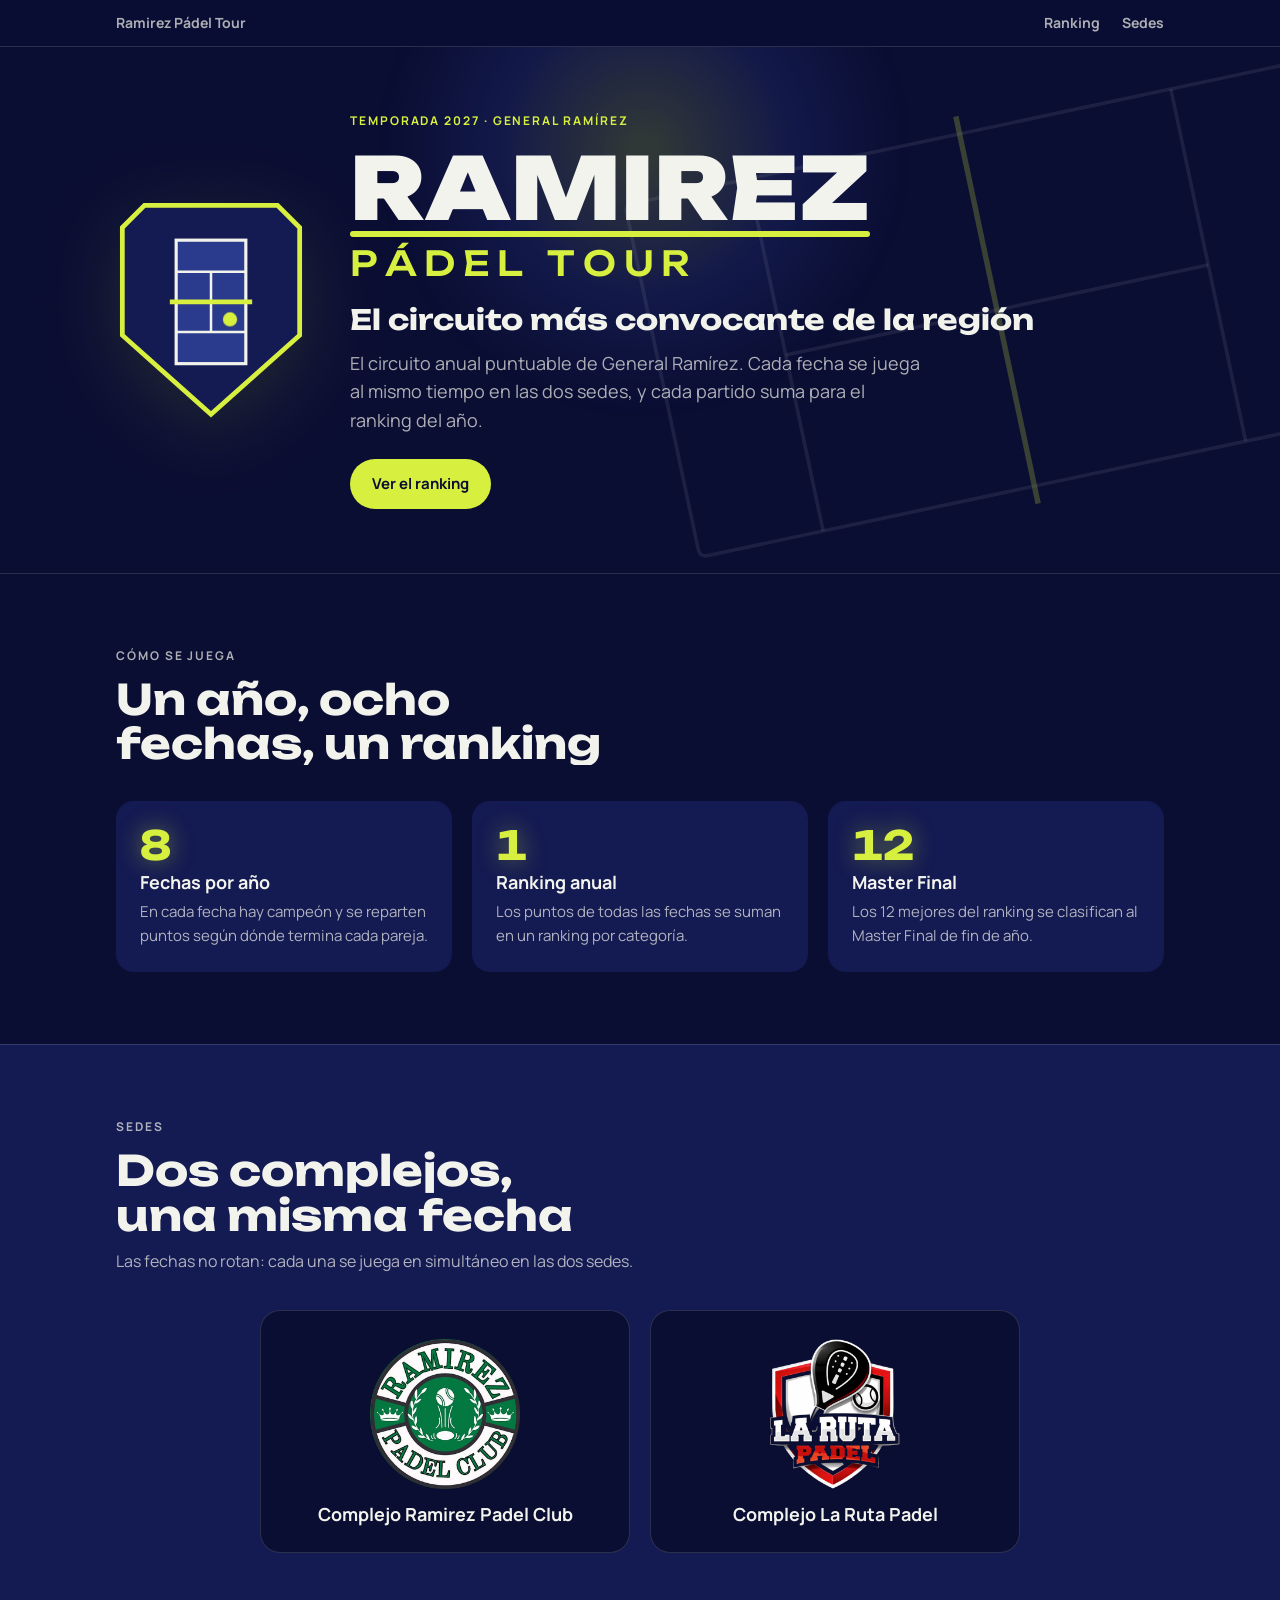
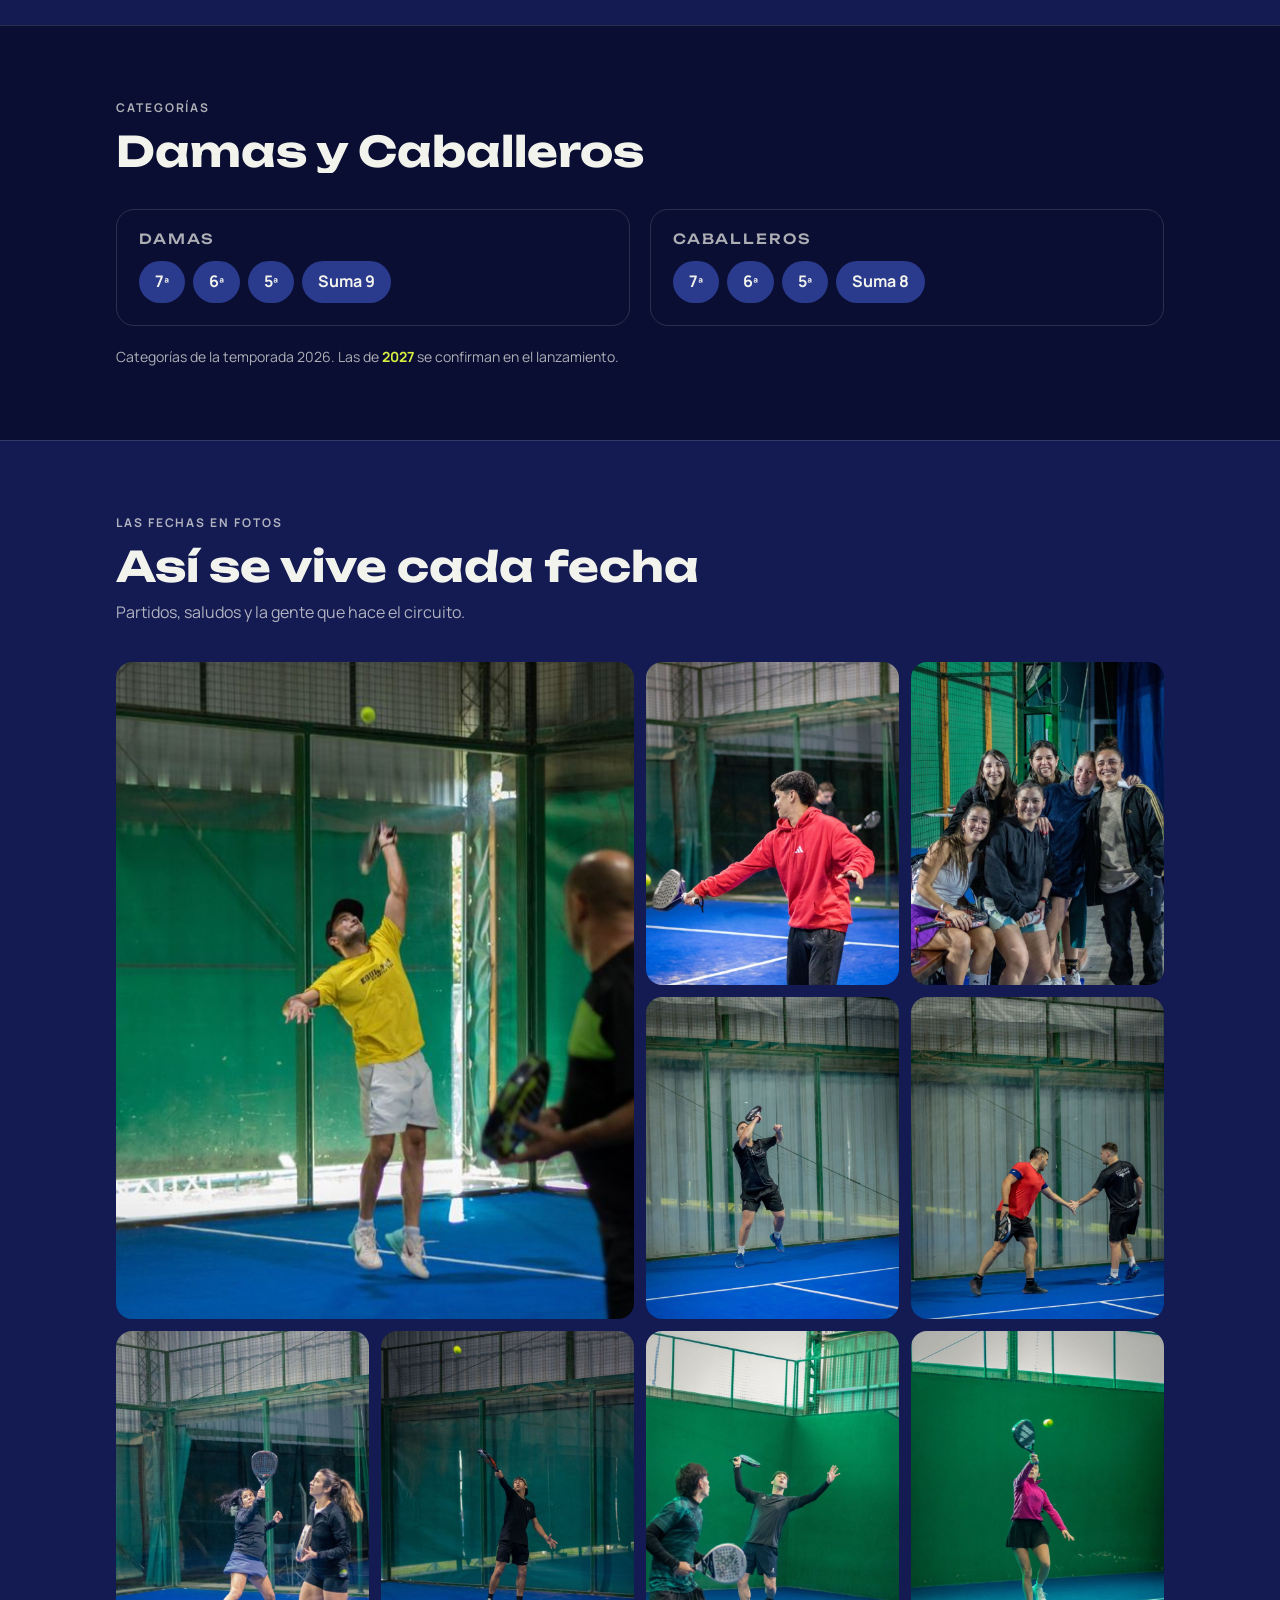
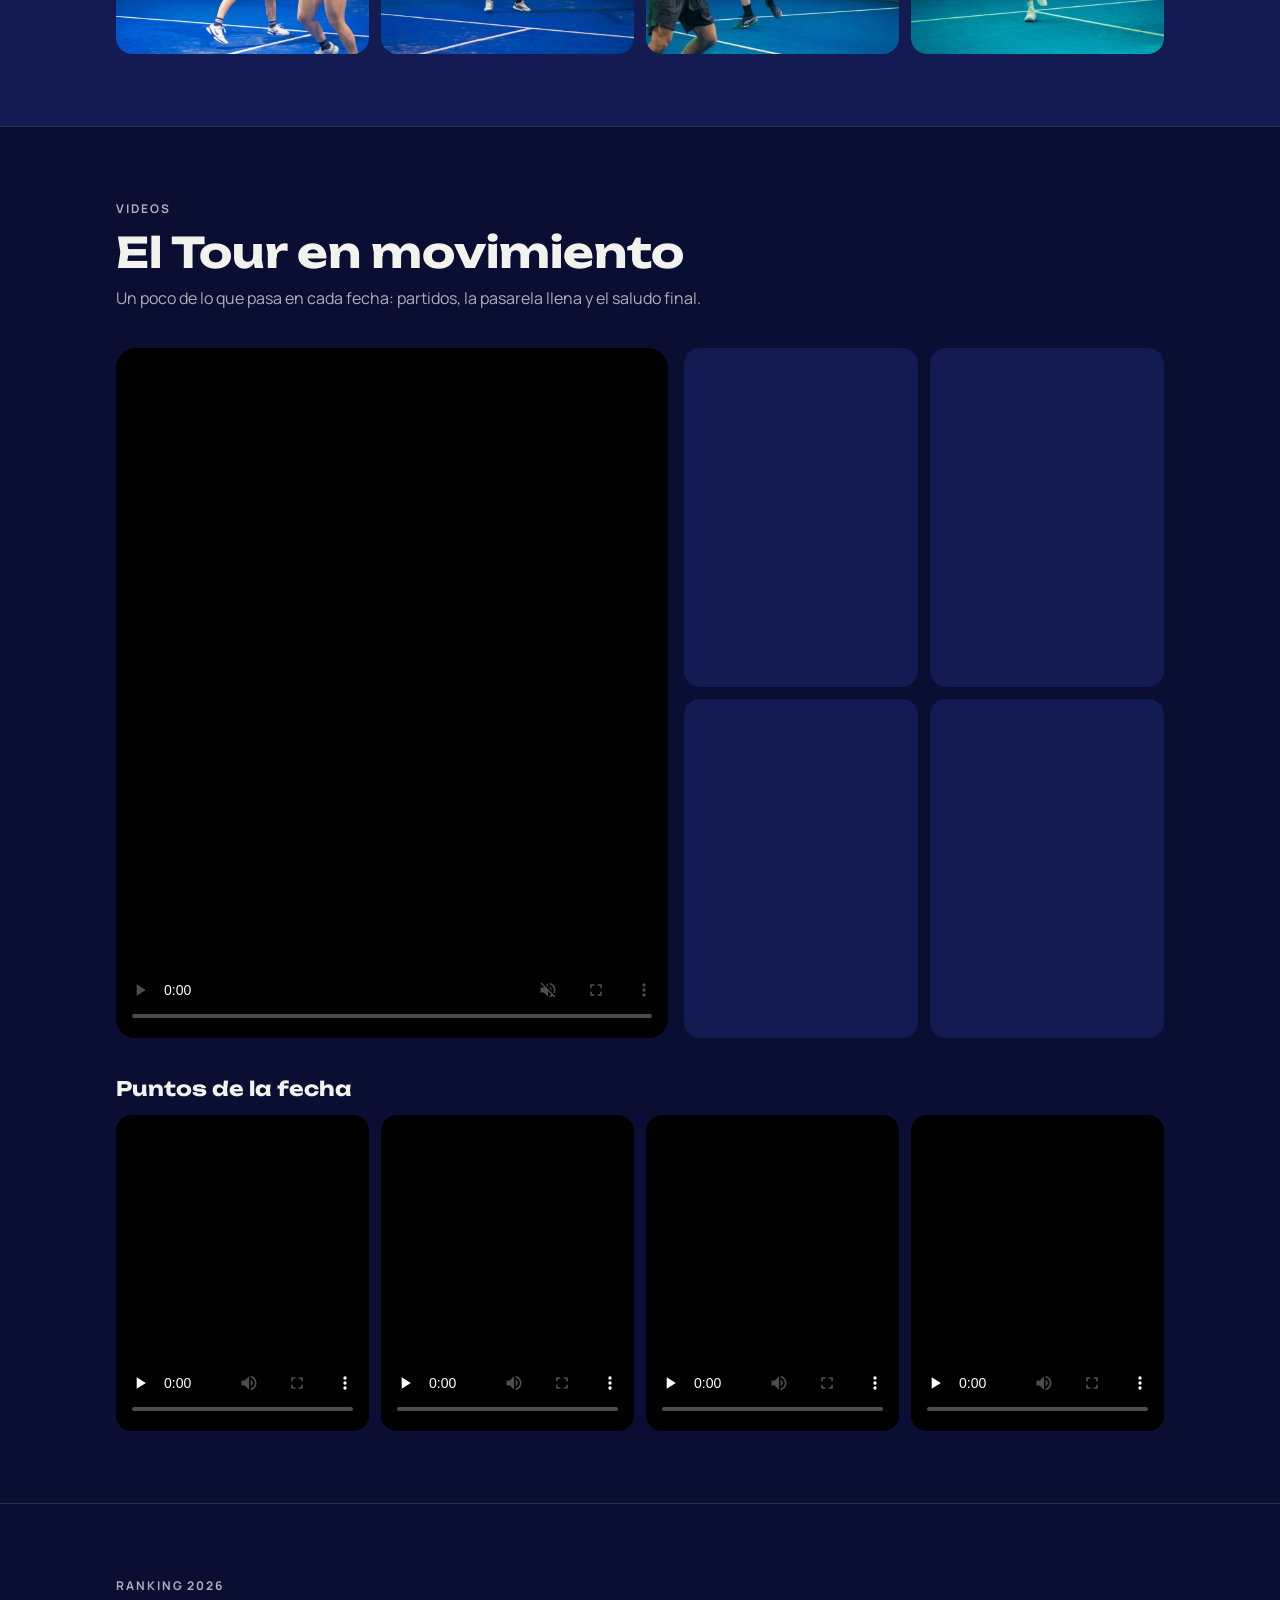
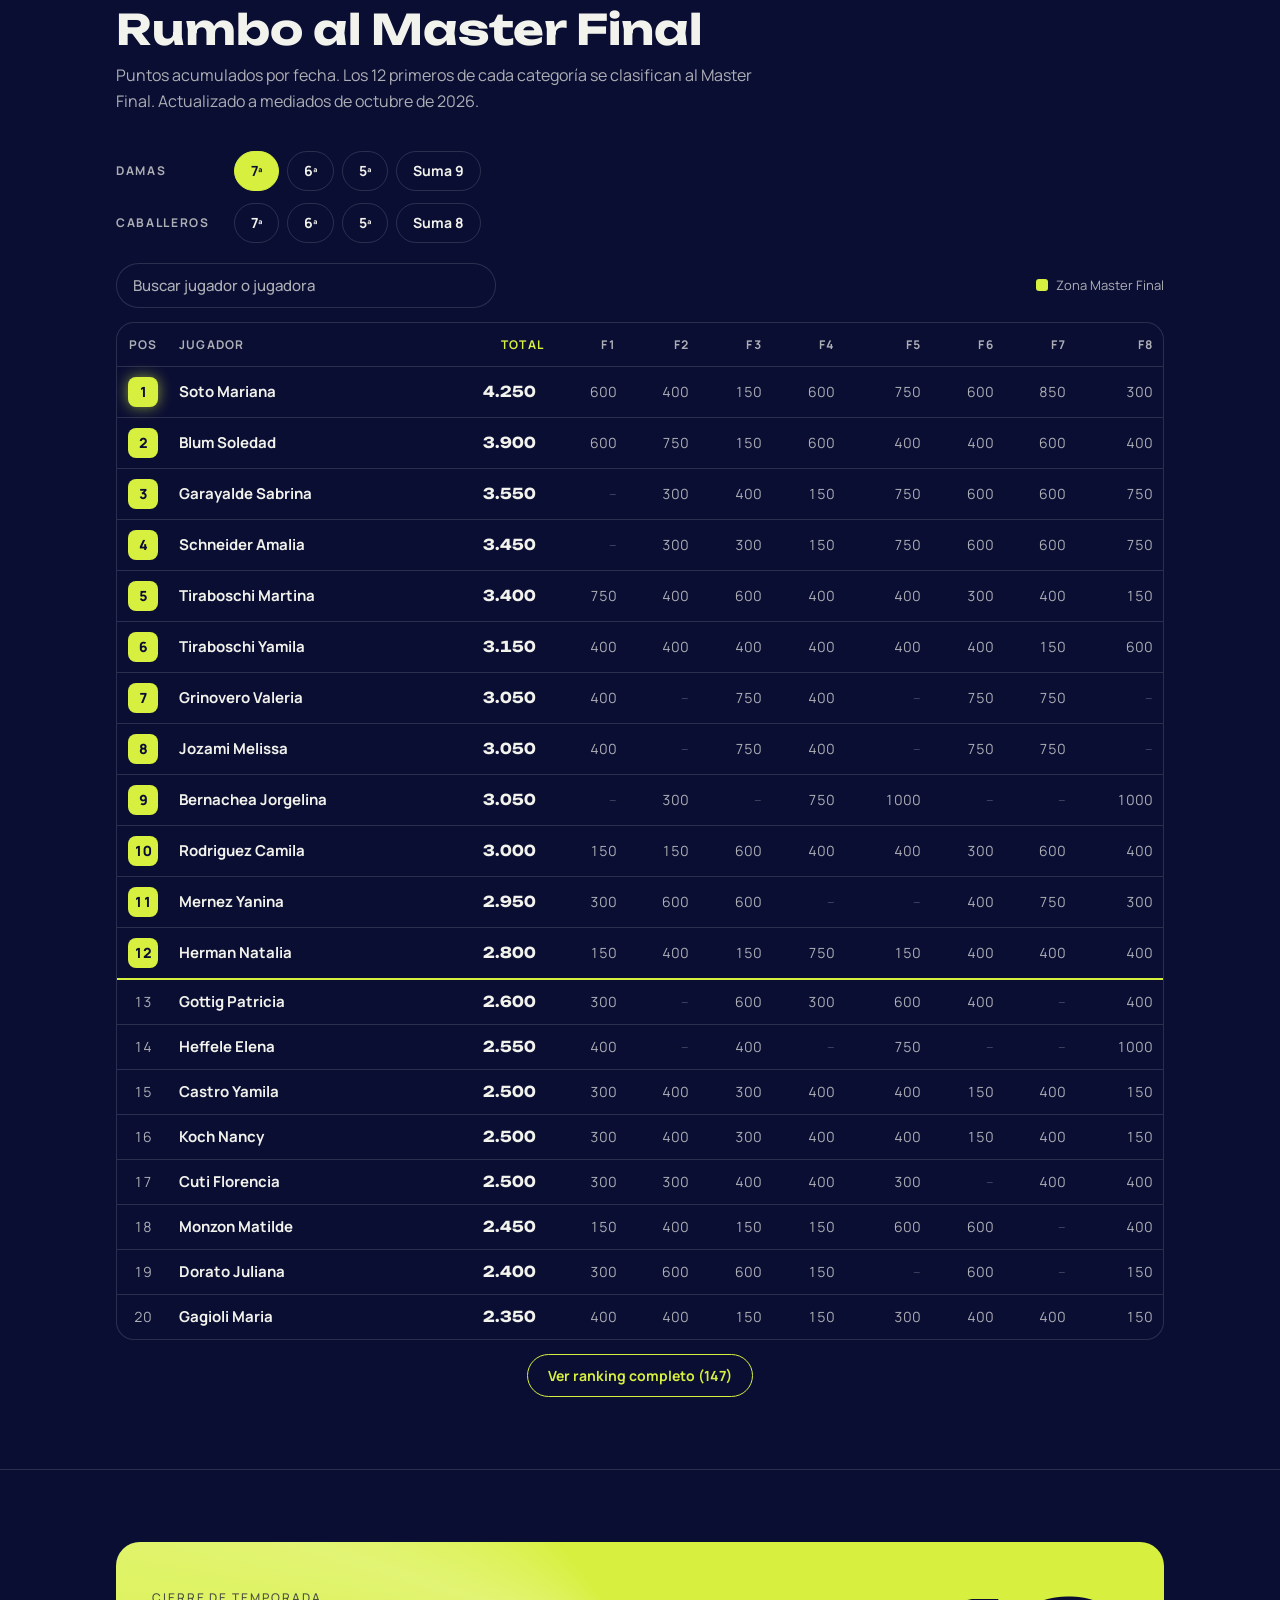
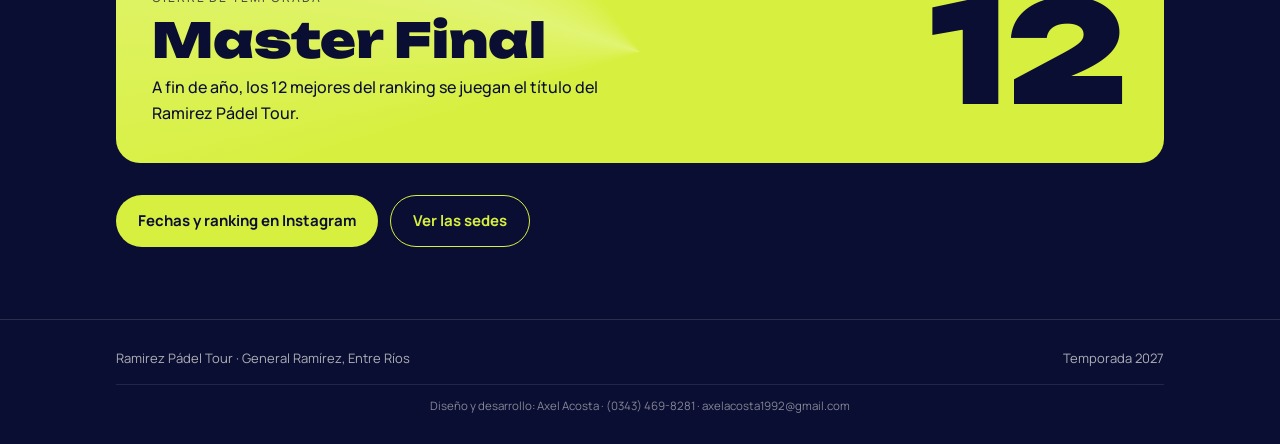
==== commit d30313a8: "Tour: hover solo con mouse, color de barra y base para celular" ====
--- a/sitio-tour/index.html
+++ b/sitio-tour/index.html
@@ -5,6 +5,7 @@
 <meta name="viewport" content="width=device-width, initial-scale=1, viewport-fit=cover">
 <meta name="claude:viewport-fit-sides" content="cover">
 <title>Ramirez Pádel Tour</title>
+<meta name="theme-color" content="#0B0E33">
 <meta name="description" content="El circuito anual de pádel de General Ramírez: ocho fechas en dos sedes, ranking por categoría y Master Final. Mirá el ranking y las fechas.">
 <meta property="og:type" content="website">
 <meta property="og:site_name" content="Ramirez Pádel Tour">
@@ -52,7 +53,7 @@
 nav .in{display:flex;align-items:center;justify-content:space-between;gap:16px;padding-block:12px}
 .volver{display:flex;align-items:center;gap:10px;text-decoration:none;font-size:14px;font-weight:700;color:var(--hueso-2)}
 .volver img{width:32px;height:32px}
-.volver:hover{color:var(--hueso)}
+@media (hover:hover) and (pointer:fine){.volver:hover{color:var(--hueso)}}
 .marca{font-family:var(--display);font-weight:700;font-size:13px;letter-spacing:.06em}
 .marca span{color:var(--lima)}
 
@@ -158,7 +159,17 @@
 @media (max-width:760px){.puntos{grid-template-columns:1fr 1fr;gap:8px}}
 footer{border-top:1px solid var(--linea)}
 footer .in{padding-block:28px;display:flex;flex-wrap:wrap;justify-content:space-between;gap:12px;font-size:13px;color:var(--hueso-2)}
-footer .firma{flex-basis:100%;border-top:1px solid var(--linea);padding-top:12px;margin:4px 0 0;text-align:center;font-size:11.5px;opacity:.75}footer .firma a{color:inherit;text-decoration:none}footer .firma a:hover{color:var(--lima)}
+footer .firma{flex-basis:100%;border-top:1px solid var(--linea);padding-top:12px;margin:4px 0 0;text-align:center;font-size:11.5px;opacity:.75}footer .firma a{color:inherit;text-decoration:none}@media (hover:hover) and (pointer:fine){footer .firma a:hover{color:var(--lima)}}
+</style>
+<style id="movil">
+/* ===== Celular nativo (skill web-celular-nativa, 26/11/2026) ===== */
+html{-webkit-tap-highlight-color:transparent;-webkit-text-size-adjust:100%}
+a,button,[role=button],summary,label{touch-action:manipulation}
+button,[role=button],.chips li,.filtros button{-webkit-user-select:none;user-select:none;-webkit-touch-callout:none}
+button:not(:disabled),.btn,[role=button]{transition-property:transform,background-color,border-color,color,box-shadow,opacity}
+button:not(:disabled):active,.btn:active,[role=button]:active{transform:scale(.97)}
+@media (prefers-reduced-motion:reduce){button:active,.btn:active{transform:none}}
+img,video{max-width:100%}
 </style>
 </head>
 <body id="top">
